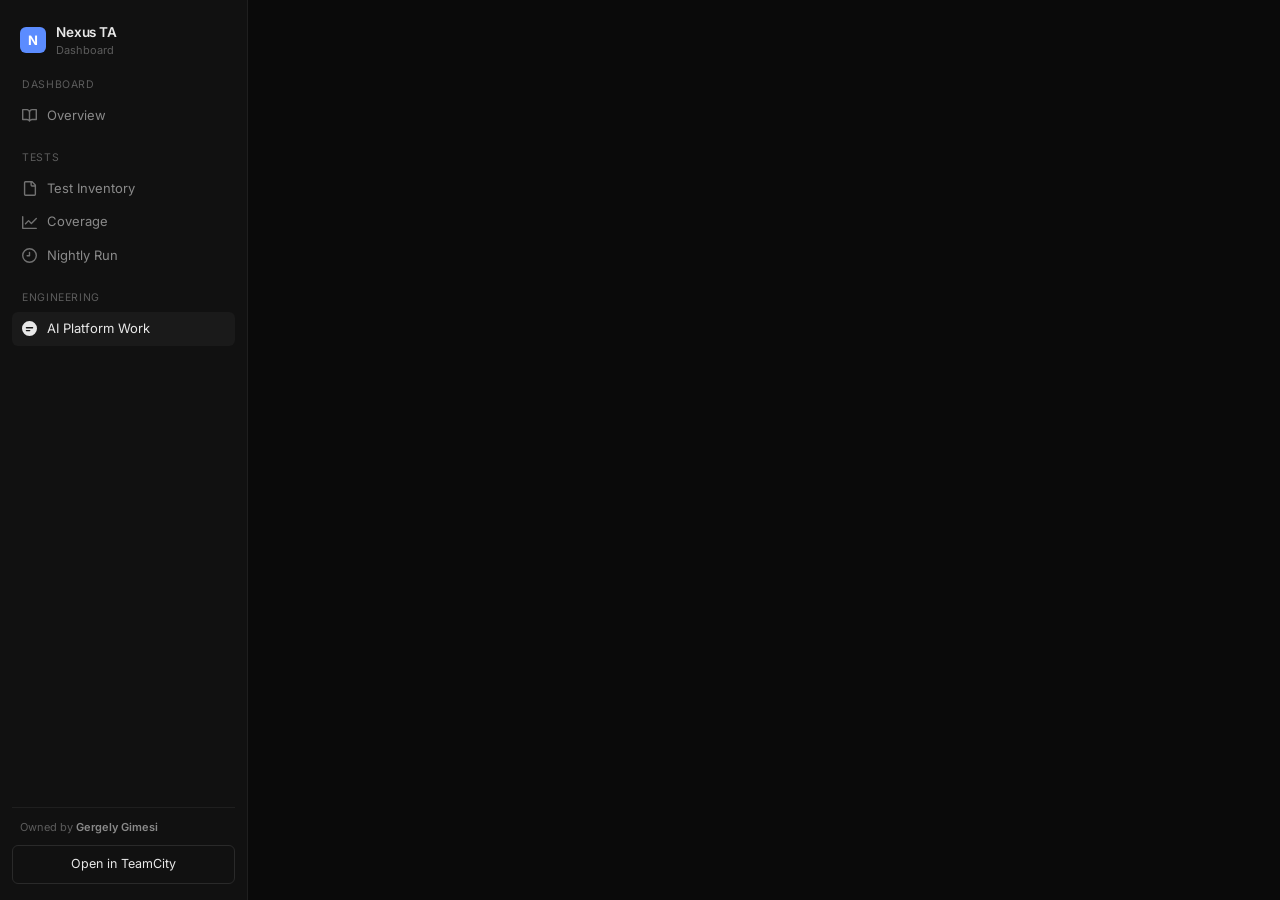
==== ai-platform.html @ 6b3e27c2 "Revert "AI Platform tab: humble copy + dual-role framing + deeper KB (NXS-13444)" This reverts commi" ====
<!DOCTYPE html>
<html lang="en">
<head>
  <meta charset="UTF-8" />
  <meta name="viewport" content="width=device-width, initial-scale=1.0" />
  <title>AI Platform Work · Nexus TA Dashboard</title>
  <meta name="description" content="Portfolio of AI-platform engineering work across the dk-microservices monorepo." />
  <link rel="preconnect" href="https://fonts.googleapis.com" />
  <link rel="preconnect" href="https://fonts.gstatic.com" crossorigin />
  <link href="https://fonts.googleapis.com/css2?family=Inter:wght@400;500;600;700&display=swap" rel="stylesheet" />
  <link rel="stylesheet" href="styles.css?v=100" />
</head>
<body>
  <div class="app">
    <aside class="sidebar">
      <div class="brand">
        <div class="logo">N</div>
        <div>
          <div class="brand-name">Nexus TA</div>
          <div class="brand-sub">Dashboard</div>
        </div>
      </div>
      <nav class="nav">
        <div class="nav-group">
          <div class="nav-group-label">Dashboard</div>
          <a class="nav-item" href="index.html">
            <svg viewBox="0 0 16 16" fill="currentColor"><path d="M0 1.75A.75.75 0 0 1 .75 1h4.253c1.227 0 2.317.59 3 1.501A3.743 3.743 0 0 1 11.006 1h4.245a.75.75 0 0 1 .75.75v10.5a.75.75 0 0 1-.75.75h-4.507a2.25 2.25 0 0 0-1.591.659l-.622.621a.75.75 0 0 1-1.06 0l-.622-.621A2.25 2.25 0 0 0 5.258 13H.75a.75.75 0 0 1-.75-.75Zm7.251 10.324.004-5.073-.002-2.253A2.25 2.25 0 0 0 5.003 2.5H1.5v9h3.757a3.75 3.75 0 0 1 1.994.574ZM8.755 4.75l-.004 7.322a3.752 3.752 0 0 1 1.992-.572H14.5v-9h-3.495a2.25 2.25 0 0 0-2.25 2.25Z"/></svg>
            Overview
          </a>
        </div>
        <div class="nav-group">
          <div class="nav-group-label">Tests</div>
          <a class="nav-item" href="inventory.html">
            <svg viewBox="0 0 16 16" fill="currentColor"><path d="M2 1.75C2 .784 2.784 0 3.75 0h6.586c.464 0 .909.184 1.237.513l2.914 2.914c.329.328.513.773.513 1.237v9.586A1.75 1.75 0 0 1 13.25 16h-9.5A1.75 1.75 0 0 1 2 14.25Zm1.75-.25a.25.25 0 0 0-.25.25v12.5c0 .138.112.25.25.25h9.5a.25.25 0 0 0 .25-.25V6h-2.75A1.75 1.75 0 0 1 9 4.25V1.5Zm6.75.062V4.25c0 .138.112.25.25.25h2.688l-.011-.013-2.914-2.914-.013-.011Z"/></svg>
            Test Inventory
          </a>
          <a class="nav-item" href="coverage.html">
            <svg viewBox="0 0 16 16" fill="currentColor"><path d="M1.5 1.75V13.5h13.75a.75.75 0 0 1 0 1.5H.75a.75.75 0 0 1-.75-.75V1.75a.75.75 0 0 1 1.5 0Zm14.28 2.53-5.25 5.25a.75.75 0 0 1-1.06 0L7 7.06 4.28 9.78a.751.751 0 0 1-1.042-.018.751.751 0 0 1-.018-1.042l3.25-3.25a.75.75 0 0 1 1.06 0L10 7.94l4.72-4.72a.751.751 0 0 1 1.042.018.751.751 0 0 1 .018 1.042Z"/></svg>
            Coverage
          </a>
          <a class="nav-item" href="nightly.html">
            <svg viewBox="0 0 16 16" fill="currentColor"><path d="M8 0a8 8 0 1 1 0 16A8 8 0 0 1 8 0ZM1.5 8a6.5 6.5 0 1 0 13 0 6.5 6.5 0 0 0-13 0Zm7.25-3.25v3.5a.75.75 0 0 1-.75.75h-2.5a.75.75 0 0 1 0-1.5h1.75V4.75a.75.75 0 0 1 1.5 0Z"/></svg>
            Nightly Run
          </a>
        </div>
        <div class="nav-group">
          <div class="nav-group-label">Engineering</div>
          <a class="nav-item active" href="ai-platform.html">
            <svg viewBox="0 0 16 16" fill="currentColor"><path d="M8 0a8 8 0 1 1 0 16A8 8 0 0 1 8 0ZM4.75 6.5a.75.75 0 0 0 0 1.5h6.5a.75.75 0 0 0 0-1.5Zm0 3a.75.75 0 0 0 0 1.5h3.5a.75.75 0 0 0 0-1.5Z"/></svg>
            AI Platform Work
          </a>
        </div>
      </nav>
      <div class="sidebar-bottom">
        <div class="sidebar-owner">Owned by <strong>Gergely Gimesi</strong></div>
        <a class="invite" href="https://teamcity.dynata.com/buildConfiguration/Dk_Microservices_UnifiedApi_NexusApiRegressionGeriTestsJ16_CompileUnitTestAndGeneratePactsAndSt?mode=builds" target="_blank" rel="noopener">
          Open in TeamCity
        </a>
      </div>
    </aside>

    <div class="nav-backdrop" id="nav-backdrop"></div>

    <main class="main page-overview">
      <div class="ov-shell">
        <button class="hamburger ov-hamburger" id="nav-toggle" aria-label="Open menu">
          <svg viewBox="0 0 16 16" fill="currentColor" aria-hidden="true"><path d="M1 3.75A.75.75 0 0 1 1.75 3h12.5a.75.75 0 0 1 0 1.5H1.75A.75.75 0 0 1 1 3.75Zm0 4A.75.75 0 0 1 1.75 7h12.5a.75.75 0 0 1 0 1.5H1.75A.75.75 0 0 1 1 7.75Zm0 4A.75.75 0 0 1 1.75 11h12.5a.75.75 0 0 1 0 1.5H1.75a.75.75 0 0 1-.75-.75Z"/></svg>
        </button>

        <header class="aip-head">
          <h1 class="aip-title">AI Platform Work</h1>
          <p class="aip-sub">What I've built to make this repo work AI-first · <span id="aip-meta">Loading…</span></p>
        </header>

        <div id="aip-body">
          <div class="ov-empty">Loading…</div>
        </div>

        <p class="provenance" id="provenance"></p>
      </div>
    </main>
  </div>

  <script src="sidebar.js?v=82"></script>
  <script src="ai-platform.js?v=1"></script>
</body>
</html>
---- styles.css ----
:root {
  --bg: #0a0a0a;
  --panel: #111111;
  --panel-2: #161616;
  --panel-hover: #1a1a1a;
  --sidebar-bg: var(--panel);
  --border: #1f1f1f;
  --border-strong: #2a2a2a;
  --fg: #e8e8e8;
  --fg-muted: #8a8a8a;
  --fg-subtle: #5c5c5c;
  --accent: #5b8cff;
  --accent-soft: rgba(91, 140, 255, 0.12);
  --green: #4ec38a;
  --yellow: #d6a34a;
  --red: #e06c75;
  --purple: #a883ff;
  --radius: 8px;
  --radius-sm: 6px;
  --sidebar-w: 248px;
  --font: "Inter", -apple-system, BlinkMacSystemFont, "Segoe UI", Roboto, Helvetica, Arial, sans-serif;
  --mono: ui-monospace, SFMono-Regular, "SF Mono", Menlo, Consolas, monospace;
}

* { box-sizing: border-box; }

html, body { height: 100%; }

body {
  margin: 0;
  font-family: var(--font);
  background: var(--bg);
  color: var(--fg);
  font-size: 14px;
  line-height: 1.5;
  -webkit-font-smoothing: antialiased;
}

a { color: inherit; text-decoration: none; }

/* Layout */
.app { display: flex; min-height: 100vh; }

/* Sidebar */
.sidebar {
  width: var(--sidebar-w);
  flex: 0 0 var(--sidebar-w);
  border-right: 1px solid var(--border);
  background: var(--sidebar-bg);
  position: sticky;
  top: 0;
  height: 100vh;
  display: flex;
  flex-direction: column;
  padding: 16px 12px;
}
/* Mobile nav */
.hamburger {
  display: none;
  align-items: center; justify-content: center;
  width: 34px; height: 34px;
  border: 1px solid var(--border);
  background: var(--panel);
  color: var(--fg);
  border-radius: var(--radius-sm);
  cursor: pointer;
  flex: 0 0 auto;
}
.hamburger:hover { background: var(--panel-2); }
.hamburger svg { width: 17px; height: 17px; }
.nav-backdrop { display: none; }
.brand {
  display: flex;
  align-items: center;
  gap: 10px;
  padding: 6px 8px 14px;
}
.brand .logo {
  width: 26px; height: 26px;
  border-radius: var(--radius-sm);
  background: var(--accent);
  display: grid; place-items: center;
  color: #fff; font-weight: 700; font-size: 13px;
  flex: 0 0 auto;
}
.brand .brand-name { font-weight: 600; font-size: 13.5px; letter-spacing: -0.01em; }
.brand .brand-sub { color: var(--fg-subtle); font-size: 11px; }

.nav {
  flex: 1;
  min-height: 0;
  overflow-y: auto;
  /* Avoid a flash of scrollbar on first paint / font reflow */
  scrollbar-width: thin;
  scrollbar-color: transparent transparent;
}
.nav:hover,
.nav:focus-within {
  scrollbar-color: #3a3a40 transparent;
}
.nav::-webkit-scrollbar {
  width: 0;
  height: 0;
}
.nav:hover::-webkit-scrollbar,
.nav:focus-within::-webkit-scrollbar {
  width: 8px;
}
.nav::-webkit-scrollbar-thumb {
  background: #3a3a40;
  border-radius: 999px;
}
.nav-group { margin-bottom: 14px; }
.nav-group-label {
  color: var(--fg-subtle);
  font-size: 10.5px;
  text-transform: uppercase;
  letter-spacing: 0.06em;
  padding: 4px 10px;
  margin-bottom: 2px;
}
.nav-item {
  display: flex;
  align-items: center;
  gap: 10px;
  padding: 7px 10px;
  border-radius: var(--radius-sm);
  color: var(--fg-muted);
  font-size: 13px;
  transition: background .12s ease, color .12s ease;
}
.nav-item svg { width: 15px; height: 15px; opacity: .8; flex: 0 0 auto; }
.nav-item:hover { background: var(--panel-2); color: var(--fg); }
.nav-item.active { background: var(--panel-hover); color: var(--fg); }
.nav-item.active svg { opacity: 1; }
.nav-item .soon {
  margin-left: auto;
  font-size: 9.5px;
  color: var(--fg-subtle);
  border: 1px solid var(--border);
  border-radius: 999px;
  padding: 0 6px;
  text-transform: uppercase;
  letter-spacing: .04em;
}

.sidebar-bottom { border-top: 1px solid var(--border); padding-top: 12px; margin-top: auto; }
.sidebar-owner {
  margin: 0 0 10px;
  padding: 0 8px;
  font-size: 11px;
  color: var(--fg-subtle);
  line-height: 1.35;
}
.sidebar-owner strong {
  color: var(--fg-muted);
  font-weight: 600;
}
.invite {
  display: flex; align-items: center; justify-content: center; gap: 8px;
  width: 100%;
  border: 1px solid var(--border-strong);
  background: transparent;
  color: var(--fg);
  border-radius: var(--radius-sm);
  padding: 9px 10px;
  font-size: 12.5px;
  font-family: inherit;
  text-decoration: none;
  cursor: pointer;
}
.invite:hover { background: var(--panel-2); color: var(--fg); }

/* Main */
.main {
  flex: 1;
  min-width: 0;
  display: flex;
  flex-direction: column;
  background: var(--bg);
}
.topbar {
  display: flex;
  align-items: center;
  justify-content: space-between;
  gap: 16px;
  padding: 24px 32px 8px;
}
.topbar-left { display: flex; align-items: center; gap: 12px; min-width: 0; }
.page-title { font-size: 20px; font-weight: 600; margin: 0; letter-spacing: -0.01em; }
.page-sub { color: var(--fg-muted); font-size: 13px; margin: 4px 0 0; }
.content { padding: 16px 32px 48px; }
.content-wide { max-width: none; }

/* Pills */
.pill {
  display: inline-flex; align-items: center; gap: 6px;
  font-size: 12px;
  border: 1px solid var(--border);
  border-radius: 999px;
  padding: 4px 10px;
  color: var(--fg-muted);
  background: var(--panel);
}

/* Cards */
.card {
  background: var(--panel);
  border: 1px solid var(--border);
  border-radius: var(--radius);
  padding: 20px;
}
.card + .card { margin-top: 16px; }
.card-title { font-size: 14px; font-weight: 600; margin: 0 0 4px; }
.card-sub { color: var(--fg-muted); font-size: 12.5px; margin: 0 0 16px; }
.grid { display: grid; gap: 16px; }
.grid-2 { grid-template-columns: 1fr 1fr; }

/* KPI cards — equal columns, equal height */
.kpi-strip {
  display: grid;
  grid-template-columns: repeat(3, minmax(0, 1fr));
  gap: 12px;
  margin-bottom: 16px;
}
.kpi-strip-4 { grid-template-columns: repeat(4, minmax(0, 1fr)); }
.kpi-strip-6 { grid-template-columns: repeat(6, minmax(0, 1fr)); }
.kpi-good .kpi-num { color: var(--green); }
.kpi-mid .kpi-num { color: var(--yellow); }
.kpi-low .kpi-num { color: #e07a7a; }
.kpi-num.kpi-ok { color: var(--green); }
.kpi-num.kpi-bad { color: var(--red); }
.kpi {
  background: var(--panel);
  border: 1px solid var(--border);
  border-radius: var(--radius);
  padding: 16px 18px;
  min-width: 0;
  display: flex;
  flex-direction: column;
}
.kpi .kpi-num {
  font-size: 28px;
  font-weight: 600;
  line-height: 1.05;
  letter-spacing: -0.02em;
  color: var(--fg);
}
.kpi .kpi-label {
  color: var(--fg-muted);
  font-size: 11px;
  text-transform: uppercase;
  letter-spacing: 0.05em;
  margin-top: 6px;
}
.kpi .kpi-sub {
  color: var(--fg-subtle);
  font-size: 11px;
  margin-top: 4px;
  min-height: 1.2em;
  white-space: nowrap;
  overflow: hidden;
  text-overflow: ellipsis;
}

/* Inventory toolbar: search, filters, actions — ordered grid */
.inventory-toolbar {
  margin-bottom: 14px;
}
.controls {
  display: grid;
  grid-template-columns: minmax(0, 1fr) auto;
  grid-template-areas:
    "search search"
    "filters filters"
    "actions actions";
  gap: 8px;
  align-items: center;
}
.control-filters {
  grid-area: filters;
  display: grid;
  grid-template-columns: repeat(3, minmax(0, 1fr));
  gap: 8px;
  min-width: 0;
  width: 100%;
  overflow: visible;
}
.control-actions {
  grid-area: actions;
  display: flex;
  align-items: center;
  flex-wrap: wrap;
  gap: 6px;
  min-width: 0;
  width: 100%;
}
.control-actions .toolbtn {
  flex: 0 0 auto;
  position: relative;
  z-index: 1;
  background-image: none;
}
.controls input[type="search"],
.controls select {
  background: var(--panel);
  color: var(--fg);
  border: 1px solid var(--border);
  border-radius: var(--radius-sm);
  padding: 8px 11px;
  font-size: 13px;
  font-family: inherit;
  outline: none;
  height: 36px;
  box-sizing: border-box;
}
.controls input[type="search"] {
  width: 100%;
  min-width: 0;
  grid-area: search;
}
.controls input[type="search"]:focus,
.controls select:focus { border-color: var(--border-strong); }
.controls input[type="search"]::placeholder { color: var(--fg-subtle); }
.controls select {
  cursor: pointer;
  appearance: none;
  background-image: url("data:image/svg+xml,%3Csvg xmlns='http://www.w3.org/2000/svg' width='10' height='10' viewBox='0 0 16 16' fill='%238a8a90'%3E%3Cpath d='M4.22 6.22a.75.75 0 0 1 1.06 0L8 8.94l2.72-2.72a.75.75 0 1 1 1.06 1.06l-3.25 3.25a.75.75 0 0 1-1.06 0L4.22 7.28a.75.75 0 0 1 0-1.06Z'/%3E%3C/svg%3E");
  background-repeat: no-repeat;
  background-position: right 9px center;
  padding-right: 28px;
  width: 100%;
  min-width: 0;
  max-width: none;
}
.multi-select {
  position: relative;
  min-width: 0;
  width: 100%;
  z-index: 20;
}
.multi-select.open { z-index: 40; }
.multi-select-trigger {
  display: flex;
  align-items: center;
  width: 100%;
  height: 36px;
  padding: 8px 28px 8px 11px;
  box-sizing: border-box;
  background: var(--panel);
  color: var(--fg);
  border: 1px solid var(--border);
  border-radius: var(--radius-sm);
  font-size: 13px;
  font-family: inherit;
  text-align: left;
  cursor: pointer;
  background-image: url("data:image/svg+xml,%3Csvg xmlns='http://www.w3.org/2000/svg' width='10' height='10' viewBox='0 0 16 16' fill='%238a8a90'%3E%3Cpath d='M4.22 6.22a.75.75 0 0 1 1.06 0L8 8.94l2.72-2.72a.75.75 0 1 1 1.06 1.06l-3.25 3.25a.75.75 0 0 1-1.06 0L4.22 7.28a.75.75 0 0 1 0-1.06Z'/%3E%3C/svg%3E");
  background-repeat: no-repeat;
  background-position: right 9px center;
}
.multi-select-trigger:hover,
.multi-select.open .multi-select-trigger { border-color: var(--border-strong); }
.multi-select-trigger.has-selection { color: var(--fg); border-color: var(--border-strong); }
.multi-select-label {
  min-width: 0;
  overflow: hidden;
  text-overflow: ellipsis;
  white-space: nowrap;
  color: var(--fg);
}
.multi-select-panel {
  position: absolute;
  left: 0;
  right: 0;
  top: calc(100% + 4px);
  min-width: 240px;
  max-height: 320px;
  display: flex;
  flex-direction: column;
  background: var(--panel);
  border: 1px solid var(--border-strong);
  border-radius: var(--radius-sm);
  box-shadow: 0 10px 28px rgba(0, 0, 0, 0.45);
  overflow: hidden;
}
.multi-select-panel[hidden] { display: none; }
.multi-select-mode {
  display: grid;
  grid-template-columns: 1fr 1fr;
  gap: 4px;
  padding: 8px;
  border-bottom: 1px solid var(--border);
}
.multi-select-mode-btn {
  height: 28px;
  border: 1px solid var(--border);
  border-radius: 6px;
  background: var(--panel-2);
  color: var(--fg-muted);
  font-size: 11.5px;
  font-family: inherit;
  cursor: pointer;
}
.multi-select-mode-btn:hover { color: var(--fg); border-color: var(--border-strong); }
.multi-select-mode-btn.active {
  color: var(--fg);
  border-color: var(--border-strong);
  background: var(--panel-hover);
}
.multi-select-options {
  overflow: auto;
  padding: 6px;
  display: flex;
  flex-direction: column;
  gap: 2px;
  scrollbar-width: thin;
  scrollbar-color: #3a3a40 transparent;
}
.multi-select-options::-webkit-scrollbar {
  width: 8px;
}
.multi-select-options::-webkit-scrollbar-track {
  background: transparent;
}
.multi-select-options::-webkit-scrollbar-thumb {
  background: #3a3a40;
  border-radius: 999px;
  border: 2px solid transparent;
  background-clip: padding-box;
}
.multi-select-options::-webkit-scrollbar-thumb:hover {
  background: #4a4a52;
  background-clip: padding-box;
  border: 2px solid transparent;
}
.multi-select-option {
  display: flex;
  align-items: center;
  gap: 8px;
  padding: 6px 8px;
  border-radius: 6px;
  font-size: 12px;
  font-family: var(--mono);
  color: var(--fg-muted);
  cursor: pointer;
}
.multi-select-option:hover { background: var(--panel-2); color: var(--fg); }
.multi-select-option input {
  flex: 0 0 auto;
  accent-color: var(--accent);
}
.multi-select-option span {
  min-width: 0;
  overflow: hidden;
  text-overflow: ellipsis;
  white-space: nowrap;
}
.multi-select-clear {
  border: 0;
  border-top: 1px solid var(--border);
  background: transparent;
  color: var(--fg-muted);
  font-size: 12px;
  font-family: inherit;
  padding: 8px 10px;
  cursor: pointer;
  text-align: left;
}
.multi-select-clear:hover { color: var(--fg); background: var(--panel-2); }
.controls .result-count {
  margin-left: auto;
  color: var(--fg-subtle);
  font-size: 12px;
  white-space: nowrap;
}
.toolbtn {
  background: var(--panel);
  border: 1px solid var(--border);
  color: var(--fg-muted);
  border-radius: var(--radius-sm);
  padding: 0 10px;
  height: 36px;
  font-size: 12px;
  font-family: inherit;
  cursor: pointer;
  white-space: nowrap;
}
.toolbtn:hover {
  background: var(--panel-2);
  color: var(--fg);
  border-color: var(--border-strong);
}
.toolbtn.is-copied {
  color: #9be0b8;
  border-color: rgba(78, 195, 138, 0.65);
  background: rgba(78, 195, 138, 0.14);
}
.toolbtn.is-copied:hover {
  color: #9be0b8;
  border-color: rgba(78, 195, 138, 0.75);
  background: rgba(78, 195, 138, 0.18);
}
.toolbtn.is-copy-failed {
  color: #f0a0a6;
  border-color: rgba(224, 108, 117, 0.65);
  background: rgba(224, 108, 117, 0.14);
}
.toolbtn.is-copy-failed:hover {
  color: #f0a0a6;
  border-color: rgba(224, 108, 117, 0.75);
  background: rgba(224, 108, 117, 0.18);
}

/* Accordion (Area -> Spec -> case) — flat list chrome, not nested cards */
.groups {
  border: 1px solid var(--border);
  border-radius: var(--radius);
  overflow: visible;
  background: var(--panel);
}
.area-group + .area-group { border-top: 1px solid var(--border); }

.group-header {
  display: flex;
  align-items: center;
  gap: 10px;
  width: 100%;
  text-align: left;
  background: transparent;
  border: 0;
  color: var(--fg);
  font-family: inherit;
  cursor: pointer;
}
.group-header:hover { background: var(--panel-2); }
.chevron {
  flex: 0 0 auto;
  width: 12px;
  color: var(--fg-subtle);
  transition: transform .15s ease;
  font-size: 10px;
  line-height: 1;
}
.area-group.open > .area-header .chevron,
.spec-group.open > .spec-header .chevron { transform: rotate(90deg); }
.group-name {
  min-width: 0; flex: 1 1 auto;
  white-space: nowrap; overflow: hidden; text-overflow: ellipsis;
}
.group-meta {
  flex: 0 0 auto;
  margin-left: auto;
  color: var(--fg-subtle);
  font-size: 12px;
  font-weight: 400;
  white-space: nowrap;
  line-height: 1.2;
}
.meta-primary { color: var(--fg-muted); font-weight: 400; }

.area-header {
  padding: 9px 14px;
  font-weight: 600;
  font-size: 13px;
  background: #1a1a1a;
  min-height: 36px;
}
.area-header:hover { background: #1f1f1f; }
.area-group.open > .area-header {
  background: #1f1f1f;
  border-bottom: 1px solid var(--border);
}
.area-body {
  display: none;
  position: relative;
  background: #121212;
  padding: 0 0 2px 0;
  margin: 0 0 0 18px;
  border-left: 1px solid #2e2e2e;
}
.area-group.open > .area-body { display: block; }

.spec-group {
  border: 0;
  border-radius: 0;
  background: transparent;
  overflow: visible;
  position: relative;
}
.spec-group + .spec-group { border-top: 1px solid var(--border); }
.spec-header {
  padding: 7px 14px 7px 14px;
  min-height: 32px;
  background: #121212;
}
.spec-header:hover { background: #161616; }
.spec-group.open > .spec-header {
  background: #161616;
}
.spec-header .group-name { font-family: var(--mono); font-size: 12px; color: var(--fg-muted); }
.spec-group.open > .spec-header .group-name { color: var(--fg); }
.spec-body {
  display: none;
  position: relative;
  background: #101010; /* parent of cases — lightest in this branch */
  /* pad | chevron | name | tags | type | pad */
  grid-template-columns: 10px 14px minmax(0, 1fr) max-content max-content 10px;
  column-gap: 8px;
  row-gap: 0;
  padding: 0 0 4px;
  margin: 0 0 0 16px;
  border-top: 1px solid var(--border);
  border-left: 1px solid #252525;
}
.spec-group.open > .spec-body { display: grid; }

/* Case rows share one column track via subgrid */
.case-row {
  display: grid;
  grid-template-columns: 10px 14px minmax(0, 1fr) max-content max-content 10px;
  align-items: center;
  column-gap: 8px;
  height: 32px;
  padding: 0;
  font-size: 12.5px;
  position: relative;
  background: #0a0a0a; /* darker than spec-body */
}
.case-row:hover { background: #0d0d0d; }
.case-row.tag-popover-active,
.case-group.tag-popover-active { z-index: 40; }
.case-chevron {
  grid-column: 2;
  flex: 0 0 auto;
  width: 12px;
  color: var(--fg-subtle);
  transition: transform .15s ease;
  font-size: 10px;
}
.case-chevron-placeholder {
  grid-column: 2;
  visibility: hidden;
  pointer-events: none;
}
.case-title {
  grid-column: 3;
  min-width: 0;
  display: flex;
  align-items: center;
  gap: 8px;
}
.run-dot {
  width: 6px;
  height: 6px;
  border-radius: 50%;
  flex: 0 0 6px;
  opacity: 0.85;
}
.run-dot-slot {
  visibility: hidden;
  opacity: 0;
}
.run-dot-passed { background: var(--green); }
.run-dot-failed {
  width: 8px;
  height: 8px;
  flex-basis: 8px;
  background: var(--red);
  opacity: 1;
  box-shadow: 0 0 0 2px rgba(224, 108, 117, 0.28);
}
.run-dot-muted { background: var(--yellow); opacity: 0.7; }
.run-dot-ignored { background: var(--fg-subtle); opacity: 0.75; }
.run-dot-unknown {
  background: transparent;
  box-shadow: inset 0 0 0 1px var(--fg-subtle);
  opacity: 0.45;
}
.case-row.is-run-failed,
.case-group.is-run-failed > .case-header {
  background: rgba(224, 108, 117, 0.08);
  box-shadow: inset 3px 0 0 var(--red);
}
.case-row.is-run-failed:hover,
.case-group.is-run-failed > .case-header:hover {
  background: rgba(224, 108, 117, 0.14);
}
.case-row.is-run-failed .case-name,
.case-group.is-run-failed .case-name {
  color: #f0b0b5;
  font-weight: 500;
}
.case-row.is-run-muted,
.case-group.is-run-muted > .case-header {
  box-shadow: inset 3px 0 0 rgba(214, 163, 74, 0.55);
}
.run-status-bar,
.run-legend {
  display: flex;
  align-items: center;
  flex-wrap: wrap;
  gap: 6px 8px;
  margin-top: 8px;
  padding: 8px 10px;
  border: 1px solid var(--border);
  border-radius: var(--radius-sm);
  background: var(--panel);
  font-size: 11px;
  color: var(--fg-subtle);
}
.run-status-bar[hidden],
.run-legend[hidden] { display: none; }
.run-legend-label {
  color: var(--fg-muted);
  margin-right: 4px;
  white-space: nowrap;
}
.run-legend-item,
.run-legend-btn {
  display: inline-flex;
  align-items: center;
  gap: 5px;
  height: 28px;
  padding: 0 9px;
  border-radius: 999px;
  border: 1px solid var(--border);
  background: var(--panel-2);
  color: var(--fg-muted);
  font-size: 11px;
  font-family: inherit;
  font-weight: 500;
  cursor: pointer;
  white-space: nowrap;
  transition: background .12s ease, border-color .12s ease, color .12s ease, box-shadow .12s ease;
}
.run-legend-btn:hover {
  color: var(--fg);
  border-color: var(--border-strong);
  background: var(--panel-hover);
}
.run-legend-btn.active {
  font-weight: 600;
  color: var(--fg);
  box-shadow: 0 0 0 1px rgba(255, 255, 255, 0.08);
}
.run-legend-btn.active[data-run-status="passed"] {
  color: #9be0b8;
  background: rgba(78, 195, 138, 0.2);
  border-color: rgba(78, 195, 138, 0.75);
}
.run-legend-btn.active[data-run-status="failed"] {
  color: #f0a0a6;
  background: rgba(224, 108, 117, 0.2);
  border-color: rgba(224, 108, 117, 0.75);
}
.run-legend-btn.active[data-run-status="muted"] {
  color: #e6c47a;
  background: rgba(214, 163, 74, 0.2);
  border-color: rgba(214, 163, 74, 0.75);
}
.run-legend-btn.active[data-run-status="ignored"] {
  color: var(--fg);
  background: rgba(138, 138, 144, 0.22);
  border-color: rgba(160, 160, 168, 0.65);
}
.run-legend-btn.active[data-run-status="unknown"] {
  color: var(--fg);
  background: rgba(232, 232, 232, 0.1);
  border-color: rgba(200, 200, 208, 0.45);
}
.case-name {
  min-width: 0;
  color: var(--fg);
  white-space: nowrap;
  overflow: hidden;
  text-overflow: ellipsis;
}
.case-end {
  display: contents;
}
.case-tags {
  grid-column: 4;
  position: relative;
  display: flex;
  align-items: center;
  justify-content: flex-start;
  justify-self: start;
  gap: 5px;
  min-width: 0;
  max-width: 100%;
}
.case-type {
  grid-column: 5;
  display: flex;
  align-items: center;
  justify-content: flex-end;
  justify-self: end;
}
.case-type .type-badge {
  max-width: none;
  white-space: nowrap;
}
.case-ignored {
  display: inline-flex;
  align-items: center;
  height: 18px;
  font-size: 10px;
  text-transform: uppercase;
  letter-spacing: 0.04em;
  color: var(--yellow);
  border: 1px solid rgba(214, 163, 74, 0.4);
  border-radius: 999px;
  padding: 0 7px;
  white-space: nowrap;
  flex: 0 0 auto;
}
.case-row.is-ignored .case-name,
.case-group.is-ignored .case-name {
  color: var(--fg-muted);
  text-decoration: line-through;
  text-decoration-color: rgba(214, 163, 74, 0.45);
}
.case-row.is-ignored,
.case-group.is-ignored > .case-header {
  opacity: 0.85;
}
.case-tags > .tag-label {
  flex: 0 1 auto;
  min-width: 0;
  max-width: 16rem;
  overflow: hidden;
}
.case-tags > .tag-label .tag-text {
  overflow: hidden;
  text-overflow: ellipsis;
  white-space: nowrap;
}
.case-tags > .tag-more {
  flex: 0 0 auto;
}
.tag-more {
  display: inline-flex;
  align-items: center;
  height: 18px;
  padding: 0 7px;
  border-radius: 999px;
  border: 1px solid var(--border-strong);
  color: var(--fg-muted);
  font-size: 10.5px;
  font-family: var(--mono);
  background: var(--panel-2);
  cursor: pointer;
}
.tag-more:hover { color: var(--fg); border-color: var(--accent); }
.tag-more[aria-expanded="true"] {
  color: var(--accent);
  border-color: rgba(91, 140, 255, 0.45);
  background: var(--accent-soft);
}
.tag-popover {
  display: none;
  position: absolute;
  left: 0;
  top: calc(100% + 6px);
  z-index: 50;
  min-width: 180px;
  max-width: min(360px, 70vw);
  padding: 8px;
  border-radius: var(--radius-sm);
  border: 1px solid var(--border-strong);
  background: var(--panel);
  box-shadow: 0 8px 24px rgba(0, 0, 0, 0.45);
  flex-wrap: wrap;
  gap: 5px;
  justify-content: flex-start;
}
.case-tags.popover-open .tag-popover { display: flex; }
.tag-popover .tag-label {
  flex: 0 0 auto;
  max-width: none;
  overflow: visible;
}
.cell-mono { font-family: var(--mono); font-size: 12px; color: var(--fg-muted); }

.tag-label {
  display: inline-flex;
  align-items: center;
  gap: 4px;
  font-size: 10.5px;
  font-family: var(--mono);
  border: 1px solid var(--border);
  border-radius: 999px;
  padding: 1px 7px;
  margin: 0;
  color: var(--fg-muted);
  white-space: nowrap;
  max-width: 100%;
  cursor: pointer;
  transition: color .12s ease, border-color .12s ease, background-color .12s ease;
}
.tag-label:hover, .tag-label:focus-visible {
  color: var(--fg);
  border-color: var(--accent);
  background: var(--accent-soft);
}
.tag-label:focus-visible { outline: 1px solid var(--accent); outline-offset: 1px; }
.tag-label .tag-text {
  min-width: 0;
  overflow: hidden;
  text-overflow: ellipsis;
  white-space: nowrap;
}
.tag-label .tag-copy-icon {
  flex: 0 0 auto;
  opacity: 0;
  transition: opacity .12s ease;
}
.tag-label:hover .tag-copy-icon,
.tag-label:focus-visible .tag-copy-icon { opacity: .8; }
.tag-label .tag-copy-check {
  display: none;
  flex: 0 0 auto;
  color: var(--green);
}
.tag-label.copied {
  color: var(--green);
  border-color: rgba(78, 195, 138, .5);
  background: rgba(78, 195, 138, .12);
}
.tag-label.copied .tag-copy-icon { display: none; }
.tag-label.copied .tag-copy-check { display: inline-flex; opacity: 1; }
.type-badge {
  display: inline-block;
  font-size: 11px;
  border-radius: 999px;
  padding: 1px 9px;
  color: var(--fg-muted);
  border: 1px solid var(--border-strong);
  white-space: nowrap;
  background: transparent;
}
.type-Validation {
  color: var(--red);
  border-color: rgba(224, 108, 117, 0.45);
}
.type-CRUD {
  color: var(--accent);
  border-color: rgba(91, 140, 255, 0.4);
}
.type-Query {
  color: #6aaf9a;
  border-color: rgba(106, 175, 154, 0.45);
}
.type-E2E, .type-Workflow {
  color: var(--purple);
  border-color: rgba(168, 131, 255, 0.4);
}
.type-API\.regression {
  color: var(--green);
  border-color: rgba(78, 195, 138, 0.4);
}

/* Spec body owns the shared tracks; rows/groups subgrid into them */
.spec-body > .case-row,
.spec-body > .case-group {
  grid-column: 1 / -1;
  display: grid;
  grid-template-columns: subgrid;
  min-width: 0;
}
.spec-body > .case-row {
  margin: 0;
  border-bottom: 1px solid var(--border);
  border-radius: 0;
}
.spec-body > .case-row:last-child,
.spec-body > .case-group:last-child { border-bottom: 0; }
.case-group {
  margin: 0;
  border: 0;
  border-bottom: 1px solid var(--border);
  border-radius: 0;
  background: #0a0a0a; /* same as case rows — darker than spec-body */
  overflow: visible;
  position: relative;
}
.case-group.open {
  background: #0a0a0a;
  border-bottom-color: #2a2a2a;
  box-shadow: inset 2px 0 0 0 #3a3a3a;
}
.case-group .case-header {
  grid-column: 1 / -1;
  width: auto;
  border: 0;
  background: #0a0a0a;
  color: inherit;
  font-family: inherit;
  text-align: left;
  cursor: pointer;
  padding: 0;
  margin: 0;
  border-bottom: 0;
  display: grid;
  grid-template-columns: subgrid;
  align-items: center;
  border-radius: 0;
  height: 32px;
}
.case-group .case-header:hover { background: #0d0d0d; }
.case-group .case-steps {
  grid-column: 1 / -1;
}
.case-group.open > .case-header {
  background: #0a0a0a;
  border-bottom: 1px solid #1c1c1c;
}
.case-group.open > .case-steps {
  display: block;
  border-radius: 0;
}
.case-group .case-header:focus-visible {
  outline: 1px solid var(--accent);
  outline-offset: -1px;
}
.case-group.open > .case-header .case-chevron { transform: rotate(90deg); }
.case-steps {
  display: none;
  padding: 6px 16px 10px 42px;
  background: #050505; /* darkest — steps sit below the case title */
  border-left: 2px solid rgba(91, 140, 255, 0.16);
}
.step-list {
  list-style: none;
  margin: 0;
  padding: 0;
}
.step {
  font-size: 12.5px;
  color: var(--fg-muted);
  padding: 4px 0;
  line-height: 1.45;
}
.step-phase {
  display: inline-block;
  min-width: 42px;
  font-size: 10px;
  font-weight: 600;
  text-transform: uppercase;
  letter-spacing: 0.04em;
  color: var(--fg-subtle);
}
.step-given .step-phase { color: var(--green); }
.step-when .step-phase { color: var(--accent); }
.step-then .step-phase { color: var(--purple); }
.step-and .step-phase { color: var(--fg-subtle); }
.param-note {
  margin: 8px 0 0;
  font-size: 11px;
  color: var(--fg-subtle);
  font-style: italic;
}
.ignored-note { color: var(--yellow); font-style: normal; }

.provenance { color: var(--fg-subtle); font-size: 12px; margin: 14px 2px 0; }
.state-msg { color: var(--fg-muted); padding: 28px; text-align: center; }

/* Coverage page — queue-first */
.cov-summary {
  display: flex;
  align-items: center;
  justify-content: flex-start;
  gap: 28px;
  flex-wrap: wrap;
  margin-bottom: 20px;
  padding: 4px 2px 0;
}
.cov-pies { flex: 0 0 auto; }
.cov-summary-main {
  flex: 1 1 260px;
  max-width: 34rem;
  min-width: 0;
}
.cov-summary-lead {
  margin: 0 0 8px;
  font-size: 15px;
  line-height: 1.45;
  color: var(--fg);
  font-weight: 500;
  letter-spacing: -0.01em;
}
.cov-summary-meta {
  display: flex;
  flex-wrap: wrap;
  align-items: center;
  gap: 6px 4px;
  font-size: 12.5px;
  color: var(--fg-muted);
}
.cov-summary-meta strong {
  color: var(--fg);
  font-weight: 600;
}
.cov-summary-meta code {
  font-family: var(--mono);
  font-size: 11.5px;
  color: var(--fg);
}
.cov-dot { color: var(--fg-subtle); padding: 0 4px; }

.cov-pie {
  display: flex;
  flex-direction: column;
  align-items: center;
  gap: 10px;
}
.cov-pie-chart {
  position: relative;
  width: 180px;
  height: 180px;
}
.cov-pie-svg {
  width: 180px;
  height: 180px;
  display: block;
}
.cov-pie-hole { fill: var(--bg); }
.cov-slice {
  cursor: pointer;
  transition: opacity .12s ease, filter .12s ease;
}
.cov-pie-chart:hover .cov-slice { opacity: 0.45; }
.cov-pie-chart:hover .cov-slice.is-hot {
  opacity: 1;
  filter: brightness(1.15);
}
.cov-pie-center {
  position: absolute;
  inset: 0;
  display: flex;
  flex-direction: column;
  align-items: center;
  justify-content: center;
  pointer-events: none;
  text-align: center;
}
.cov-pie-center-num {
  font-size: 26px;
  font-weight: 600;
  letter-spacing: -0.03em;
  color: var(--fg);
  line-height: 1.05;
}
.cov-pie-center-label {
  font-size: 10px;
  text-transform: uppercase;
  letter-spacing: 0.05em;
  color: var(--fg-subtle);
  margin-top: 3px;
}
.cov-pie-keys {
  display: flex;
  flex-wrap: wrap;
  justify-content: center;
  gap: 8px 12px;
}
.cov-pie-key {
  display: inline-flex;
  align-items: center;
  gap: 5px;
  font-size: 11px;
  color: var(--fg-muted);
  font-variant-numeric: tabular-nums;
}
.cov-pie-swatch {
  width: 7px;
  height: 7px;
  border-radius: 2px;
  flex: 0 0 auto;
}
.cov-pie-tip {
  position: absolute;
  z-index: 5;
  min-width: 150px;
  max-width: 220px;
  padding: 9px 11px;
  border-radius: var(--radius-sm);
  border: 1px solid var(--border-strong);
  background: var(--panel-2);
  box-shadow: 0 8px 24px rgba(0, 0, 0, 0.45);
  pointer-events: none;
}
.cov-pie-tip-label {
  font-size: 12px;
  font-weight: 600;
  color: var(--fg);
  margin-bottom: 2px;
}
.cov-pie-tip-val {
  font-size: 13px;
  color: var(--fg);
  font-weight: 500;
}
.cov-pie-pct {
  color: var(--fg-subtle);
  font-weight: 500;
  font-size: 11px;
}
.cov-pie-tip-note {
  margin-top: 4px;
  font-size: 11px;
  color: var(--fg-muted);
  line-height: 1.35;
}
.cov-pie-empty {
  font-size: 12px;
  color: var(--fg-subtle);
  padding: 12px 0;
}

.cov-tabs {
  display: flex;
  gap: 4px;
  margin-bottom: 14px;
  border-bottom: 1px solid var(--border);
  padding-bottom: 0;
}
.cov-tab {
  appearance: none;
  background: transparent;
  border: 0;
  border-bottom: 2px solid transparent;
  margin-bottom: -1px;
  padding: 8px 12px;
  font: inherit;
  font-size: 13px;
  color: var(--fg-muted);
  cursor: pointer;
  border-radius: var(--radius-sm) var(--radius-sm) 0 0;
}
.cov-tab:hover { color: var(--fg); background: var(--panel); }
.cov-tab.active {
  color: var(--fg);
  border-bottom-color: var(--fg-muted);
}
.cov-panel { min-height: 120px; }
.cov-toolbar { margin-bottom: 12px; }
.cov-toolbar .control-filters {
  grid-template-columns: repeat(2, minmax(0, 1fr));
}
.cov-hint {
  margin: 10px 2px 0;
  font-size: 11.5px;
  color: var(--fg-subtle);
  line-height: 1.45;
}

.cov-queue-wrap {
  border: 1px solid var(--border);
  border-radius: var(--radius);
  overflow: hidden;
  background: var(--panel);
}
.cov-queue {
  width: 100%;
  table-layout: fixed;
  border-collapse: collapse;
  font-size: 13px;
  background: var(--panel);
}
.cov-queue th {
  text-align: left;
  font-size: 10.5px;
  text-transform: uppercase;
  letter-spacing: 0.05em;
  color: var(--fg-subtle);
  font-weight: 500;
  padding: 10px 12px;
  border-bottom: 1px solid var(--border);
  background: var(--panel);
}
.cov-queue td {
  padding: 0 12px;
  height: 40px;
  border-bottom: 1px solid var(--border);
  vertical-align: middle;
  white-space: nowrap;
  overflow: hidden;
  background: var(--panel);
}
.cov-queue tr:last-child td { border-bottom: 0; }
.cov-queue tbody tr:hover td { background: var(--panel-2); }
.cov-col-risk { width: 4.5rem; }
.cov-col-method { width: 4.25rem; }
.cov-col-path { width: auto; }
.cov-col-why { width: 6.5rem; }
.cov-col-cat { width: 8.5rem; }
.cov-cat-cell {
  display: block;
  color: var(--fg-muted);
  font-size: 12px;
  overflow: hidden;
  text-overflow: ellipsis;
  white-space: nowrap;
}

.cov-risk {
  display: inline-block;
  font-size: 10px;
  text-transform: uppercase;
  letter-spacing: 0.04em;
  padding: 1px 7px;
  border-radius: 999px;
  border: 1px solid var(--border);
  color: var(--fg-muted);
}
.cov-risk-high {
  color: #d88989;
  border-color: rgba(216, 137, 137, 0.45);
  background: rgba(216, 137, 137, 0.08);
}
.cov-risk-medium {
  color: var(--yellow);
  border-color: rgba(214, 163, 74, 0.4);
  background: rgba(214, 163, 74, 0.07);
}
.cov-risk-low {
  color: var(--fg-subtle);
  border-color: var(--border);
}

.cov-group + .cov-group { border-top: 1px solid var(--border); }
.cov-group.open > .cov-cat-header .chevron { transform: rotate(90deg); }
.cov-cat-header {
  /* Fixed name + meta tracks so coverage bars share one vertical start edge */
  display: grid;
  grid-template-columns: 16px 14rem minmax(0, 1fr) 11.5rem;
  gap: 12px;
  align-items: center;
  width: 100%;
  padding: 12px 14px;
  background: var(--panel);
}
.cov-cat-header .group-name {
  min-width: 0;
}
.cov-cat-header .group-meta {
  margin-left: 0;
  text-align: right;
  font-variant-numeric: tabular-nums;
  justify-self: stretch;
}
.cov-cat-header:hover { background: var(--panel-2); }
.cov-bar {
  height: 6px;
  min-width: 0;
  width: 100%;
  background: var(--panel-2);
  border-radius: 999px;
  overflow: hidden;
  border: 1px solid var(--border);
}
.cov-bar-fill {
  display: block;
  height: 100%;
  background: var(--fg-muted);
  border-radius: inherit;
  opacity: 0.55;
}
.groups.cov-domain-groups {
  border: 1px solid var(--border);
  border-radius: var(--radius);
  overflow: hidden;
  background: var(--panel);
}
.cov-group {
  background: var(--panel);
}
.cov-ep-list {
  padding: 0;
  border-top: 1px solid var(--border);
  background: var(--panel);
}
.cov-domain-table {
  border: 0;
  border-radius: 0;
  background: var(--panel);
}
.cov-domain-table thead th {
  background: var(--panel);
  padding-top: 8px;
  padding-bottom: 8px;
}
.cov-domain-table td {
  background: var(--panel);
}
.cov-domain-table .cov-col-why { width: 7rem; }
.cov-domain-table tbody tr:hover td { background: var(--panel-2); }
.cov-risk-empty {
  color: var(--fg-subtle);
  font-size: 12px;
  padding-left: 6px;
}
.cov-method-badge {
  font-family: var(--mono);
  font-size: 11px;
  font-weight: 600;
  color: var(--fg-muted);
  letter-spacing: 0.02em;
}
.cov-path {
  font-family: var(--mono);
  font-size: 11.5px;
  color: var(--fg);
  display: block;
  overflow: hidden;
  text-overflow: ellipsis;
  white-space: nowrap;
}
.cov-pill {
  font-size: 10px;
  text-transform: uppercase;
  letter-spacing: 0.04em;
  border: 1px solid var(--border);
  border-radius: 999px;
  padding: 1px 8px;
  color: var(--fg-muted);
  white-space: nowrap;
}
.cov-pill-ok { color: var(--green); border-color: rgba(78, 195, 138, 0.35); }
.cov-pill-gap { color: #c98a8a; border-color: rgba(201, 138, 138, 0.4); }
.cov-pill-new { color: var(--yellow); border-color: rgba(214, 163, 74, 0.45); }
.cov-pill-dep { color: var(--fg-subtle); }

.cov-quality-section { margin-bottom: 22px; }
.cov-quality-section h3 {
  margin: 0 0 12px;
  font-size: 13px;
  font-weight: 600;
  color: var(--fg);
}
.cov-quiet { color: var(--fg-subtle); font-weight: 400; font-size: 12px; }
.cov-type-line { margin: 10px 2px 0; line-height: 1.5; }
.cov-quality-grid {
  display: grid;
  grid-template-columns: repeat(3, minmax(0, 1fr));
  gap: 10px;
}
.cov-q-card {
  background: var(--panel);
  border: 1px solid var(--border);
  border-radius: var(--radius);
  padding: 14px 16px;
}
.cov-q-num {
  font-size: 24px;
  font-weight: 600;
  letter-spacing: -0.02em;
  color: var(--fg);
  line-height: 1.1;
}
.cov-q-title {
  margin-top: 6px;
  font-size: 12.5px;
  color: var(--fg);
  font-weight: 500;
}
.cov-q-note {
  margin-top: 4px;
  font-size: 11.5px;
  color: var(--fg-subtle);
  line-height: 1.4;
}

.cov-how {
  margin-top: 18px;
  border: 1px solid var(--border);
  border-radius: var(--radius);
  background: var(--panel);
  padding: 14px 16px;
}
.cov-how-title {
  margin: 0 0 8px;
  font-size: 11px;
  text-transform: uppercase;
  letter-spacing: 0.05em;
  color: var(--fg-subtle);
  font-weight: 500;
}
.cov-how p {
  margin: 0;
  font-size: 12.5px;
  color: var(--fg-muted);
  line-height: 1.55;
}
.cov-how a { color: var(--accent); }
.cov-how a:hover { text-decoration: underline; }

@media (max-width: 1100px) {
  .kpi-strip-6 { grid-template-columns: repeat(3, minmax(0, 1fr)); }
}
@media (max-width: 860px) {
  .kpi-strip-4 { grid-template-columns: repeat(2, minmax(0, 1fr)); }
  .kpi-strip-6 { grid-template-columns: repeat(2, minmax(0, 1fr)); }
  .cov-quality-grid { grid-template-columns: 1fr; }
  .cov-summary { gap: 16px; }
  .cov-cat-header {
    grid-template-columns: 16px minmax(0, 1fr);
    grid-template-rows: auto auto auto;
  }
  .cov-cat-header .cov-bar { grid-column: 2; }
  .cov-cat-header .group-meta {
    grid-column: 2;
    text-align: left;
  }
  .cov-queue .cov-col-cat,
  .cov-queue .cov-col-why,
  .cov-domain-table .cov-col-why { display: none; }
  .cov-col-risk { width: 3.75rem; }
  .cov-col-method { width: 3.5rem; }
}

/* Checklist (overview roadmap) */
.checklist { list-style: none; padding: 0; margin: 0; }
.checklist li {
  display: flex; align-items: flex-start; gap: 10px;
  padding: 10px 0; border-bottom: 1px solid var(--border);
}
.checklist li:last-child { border-bottom: none; }
.checklist .check {
  width: 16px; height: 16px; border-radius: 5px; margin-top: 1px; flex: 0 0 auto;
  border: 1px solid var(--border-strong); display: grid; place-items: center;
  color: var(--green); font-size: 11px;
}
.checklist .check.done { background: var(--accent-soft); border-color: transparent; }
.checklist .item-title { font-weight: 500; }
.checklist .item-desc { color: var(--fg-muted); font-size: 12.5px; }
.chip {
  font-size: 10px; text-transform: uppercase; letter-spacing: .04em;
  color: var(--green); border: 1px solid rgba(78,195,138,.35);
  border-radius: 999px; padding: 0 7px; margin-left: 8px;
}
.chip-soon { color: var(--fg-subtle); border-color: var(--border); }

.link-row { display: inline-flex; align-items: center; gap: 6px; color: var(--accent); font-size: 13px; }
.link-row:hover { text-decoration: underline; }

@media (max-width: 860px) {
  .hamburger { display: inline-flex; }
  .sidebar {
    position: fixed; top: 0; left: 0; height: 100vh; width: 264px;
    transform: translateX(-100%);
    transition: transform .22s ease;
    z-index: 60;
    box-shadow: 0 0 40px rgba(0, 0, 0, .5);
  }
  .app.nav-open .sidebar { transform: translateX(0); }
  .nav-backdrop {
    display: block; position: fixed; inset: 0;
    background: rgba(0, 0, 0, .55);
    opacity: 0; pointer-events: none;
    transition: opacity .22s ease;
    z-index: 55;
  }
  .app.nav-open .nav-backdrop { opacity: 1; pointer-events: auto; }
  .kpi-strip { gap: 10px; }
  .kpi { padding: 14px 14px; }
  .kpi .kpi-num { font-size: 24px; }
  .grid-2 { grid-template-columns: 1fr; }
  .topbar, .content { padding-left: 20px; padding-right: 20px; }
  .spec-header { padding-left: 20px; }
  .case-steps { padding-left: 28px; }
  .controls select { min-width: 0; flex: 1 1 0; max-width: none; }
  .control-filters { width: 100%; }
}
@media (max-width: 680px) {
  .kpi .kpi-num { font-size: 22px; }
  .kpi .kpi-sub {
    font-size: 10px;
    white-space: normal;
  }
  .control-filters {
    display: grid;
    grid-template-columns: 1fr;
    width: 100%;
  }
  .controls select { width: 100%; max-width: none; }
  .control-actions { flex-wrap: wrap; }
  .controls .result-count {
    margin-left: 0;
    flex: 1 1 100%;
  }
  .spec-body,
  .case-row {
    grid-template-columns: 8px 14px minmax(0, 1fr) minmax(0, 10.5rem) 8px;
  }
  .case-type { display: none; }
  .case-tags > .tag-label {
    flex: 1 1 auto;
    min-width: 0;
    max-width: none;
  }
}

/* Comfortable: search, filters, then actions on their own row (avoids overlap) */
@media (min-width: 980px) {
  .controls {
    grid-template-columns: minmax(0, 1fr);
    grid-template-areas:
      "search"
      "filters"
      "actions";
  }
  .control-filters {
    width: 100%;
    min-width: 0;
    grid-template-columns: repeat(3, minmax(0, 1fr));
  }
  .controls select { min-width: 0; }
  .control-actions { width: 100%; }
}

/* Wide: search + filters on one row; actions stay below so they never crush */
@media (min-width: 1320px) {
  .controls {
    grid-template-columns: minmax(18rem, 2fr) minmax(0, 3fr);
    grid-template-areas:
      "search filters"
      "actions actions";
  }
}

/* ── Overview landing (shared app tokens) ───────────────────── */
.page-overview {
  background: var(--bg);
  overflow-x: clip;
}
.ov-shell {
  position: relative;
  width: 100%;
  max-width: 1180px;
  margin: 0 auto;
  padding: 28px 36px 56px;
  box-sizing: border-box;
  opacity: 0;
  /* Opacity-only: translateY was briefly overflowing and flashing a scrollbar */
  transition: opacity .35s ease;
}
.ov-shell.loaded {
  opacity: 1;
}
.ov-hamburger {
  margin-bottom: 16px;
}

.ov-hero {
  position: relative;
  display: grid;
  grid-template-columns: minmax(0, 1.35fr) minmax(260px, 0.9fr);
  gap: 24px;
  align-items: stretch;
  padding: 28px 28px 24px;
  border: 1px solid var(--border);
  border-radius: var(--radius);
  background: var(--panel);
  overflow: hidden;
  margin-bottom: 16px;
}
.ov-hero-copy { position: relative; z-index: 1; }
.ov-kicker {
  margin: 0 0 10px;
  font-size: 11px;
  font-weight: 500;
  letter-spacing: 0.08em;
  text-transform: uppercase;
  color: var(--fg-subtle);
}
.ov-title {
  margin: 0 0 12px;
  font-size: clamp(1.6rem, 2.8vw, 2.2rem);
  font-weight: 600;
  line-height: 1.15;
  letter-spacing: -0.02em;
}
.ov-title-accent {
  color: var(--fg-muted);
}
.ov-lead {
  margin: 0 0 20px;
  max-width: 38rem;
  color: var(--fg-muted);
  font-size: 14px;
  line-height: 1.55;
}
.ov-actions {
  display: flex;
  flex-wrap: wrap;
  gap: 8px;
  margin-bottom: 16px;
}
.ov-btn {
  display: inline-flex;
  align-items: center;
  gap: 8px;
  height: 36px;
  padding: 0 14px;
  border-radius: var(--radius-sm);
  font-size: 13px;
  font-weight: 500;
  font-family: inherit;
  border: 1px solid transparent;
  transition: background .12s ease, border-color .12s ease, color .12s ease;
}
.ov-btn-primary {
  background: var(--accent);
  color: #fff;
}
.ov-btn-primary:hover { background: #6b98ff; }
.ov-btn-ghost {
  background: transparent;
  border-color: var(--border);
  color: var(--fg-muted);
}
.ov-btn-ghost:hover {
  background: var(--panel-2);
  color: var(--fg);
  border-color: var(--border-strong);
}
.ov-stamp {
  margin: 0;
  font-size: 12px;
  color: var(--fg-subtle);
  font-family: var(--mono);
}

.ov-hero-stats {
  position: relative;
  z-index: 1;
  display: grid;
  grid-template-columns: 1fr 1fr;
  gap: 10px;
  align-content: center;
}
.ov-stat {
  padding: 16px 18px;
  border-radius: var(--radius);
  background: var(--panel-2);
  border: 1px solid var(--border);
}
.ov-stat-accent {
  border-color: var(--border);
  background: var(--panel-2);
}
.ov-stat-num {
  font-size: 28px;
  font-weight: 600;
  letter-spacing: -0.02em;
  line-height: 1.05;
}
.ov-stat-label {
  margin-top: 6px;
  font-size: 11px;
  font-weight: 500;
  letter-spacing: 0.05em;
  text-transform: uppercase;
  color: var(--fg-muted);
}
.ov-stat-sub {
  margin-top: 4px;
  font-size: 11px;
  color: var(--fg-subtle);
  min-height: 1.2em;
}

.ov-nightly {
  margin-bottom: 16px;
}
.ov-nightly-top {
  display: flex;
  align-items: center;
  gap: 12px;
  flex-wrap: wrap;
  margin-bottom: 14px;
  min-height: 24px;
}
.ov-nightly-status {
  font-size: 11px;
  font-weight: 600;
  letter-spacing: 0.04em;
  text-transform: uppercase;
  border-radius: 999px;
  padding: 2px 9px;
  border: 1px solid var(--border-strong);
  color: var(--fg-muted);
}
.ov-nightly-status.ok {
  color: var(--green);
  border-color: rgba(78, 195, 138, 0.45);
}
.ov-nightly-status.bad {
  color: var(--red);
  border-color: rgba(224, 108, 117, 0.45);
}
.ov-nightly-status.mid {
  color: var(--yellow);
  border-color: rgba(214, 163, 74, 0.45);
}
.ny-nutshell {
  margin: 0 0 16px;
  padding: 14px 16px;
  border-radius: 12px;
  border: 1px solid var(--border-strong);
  background: var(--bg-elevated, rgba(127, 127, 127, 0.06));
}
.ny-nutshell-compact {
  padding: 12px 14px;
  margin-bottom: 12px;
}
.ny-nutshell-ok { border-color: rgba(78, 195, 138, 0.4); }
.ny-nutshell-warn { border-color: rgba(214, 163, 74, 0.45); }
.ny-nutshell-bad { border-color: rgba(224, 108, 117, 0.45); }
.ny-nutshell-label {
  font-size: 11px;
  font-weight: 600;
  letter-spacing: 0.06em;
  text-transform: uppercase;
  color: var(--fg-muted);
  margin-bottom: 4px;
}
.ny-nutshell-headline {
  font-size: 16px;
  font-weight: 650;
  line-height: 1.35;
  margin-bottom: 6px;
}
.ny-nutshell-body {
  font-size: 13.5px;
  line-height: 1.45;
  color: var(--fg-muted);
  margin: 0 0 8px;
}
.ny-nutshell-bullets {
  margin: 0;
  padding-left: 1.15em;
  font-size: 13px;
  line-height: 1.45;
  color: var(--fg);
}
.ny-nutshell-bullets li { margin: 0.2em 0; }
.ny-nutshell-happened {
  color: var(--fg-muted);
  font-size: 13px;
  line-height: 1.45;
}
.ny-nutshell-happened li { margin: 0.3em 0; }
.ny-nutshell-sub {
  display: block;
  font-size: 11px;
  font-weight: 600;
  letter-spacing: 0.05em;
  text-transform: uppercase;
  color: var(--fg-muted);
  margin: 10px 0 6px;
}
.ny-nutshell-areas {
  display: flex;
  flex-wrap: wrap;
  gap: 6px;
  align-items: center;
  margin: 4px 0 2px;
}
.ny-nutshell-areas .ny-nutshell-sub {
  flex: 0 0 100%;
  margin: 8px 0 2px;
}
.ny-nutshell-chip {
  display: inline-flex;
  gap: 4px;
  align-items: baseline;
  font-size: 12px;
  padding: 3px 8px;
  border-radius: 999px;
  border: 1px solid var(--border-strong);
  background: rgba(127, 127, 127, 0.08);
  color: var(--fg);
}
.ny-nutshell-chip b { font-weight: 650; color: var(--fg); }
.ny-nutshell-cause-cmt {
  font-size: 12px;
  color: var(--fg-muted);
  margin-top: 2px;
}
.ny-nutshell-causes,
.ny-nutshell-extra { margin-top: 2px; }
.ny-nutshell-findings {
  margin: 0;
  padding-left: 1.3em;
  font-size: 13px;
  line-height: 1.5;
  color: var(--fg);
}
.ny-nutshell-findings li { margin: 0.3em 0; }
.ny-cause {
  margin: 4px 0 12px;
  padding: 10px 12px;
  border-radius: 8px;
  background: rgba(127, 127, 127, 0.06);
  border-left: 3px solid var(--fg-muted);
}
.ny-cause-head {
  display: flex;
  align-items: center;
  gap: 8px;
  margin-bottom: 6px;
}
.ny-cause-tag {
  font-size: 10.5px;
  font-weight: 700;
  letter-spacing: 0.06em;
  text-transform: uppercase;
  color: var(--fg-muted);
}
.ny-cause-badge {
  font-size: 10.5px;
  font-weight: 700;
  letter-spacing: 0.03em;
  text-transform: uppercase;
  padding: 1px 8px;
  border-radius: 999px;
  border: 1px solid var(--fg-muted);
  color: var(--fg-muted);
  line-height: 1.5;
}
.ny-cause-badge.ny-cause-infra { color: var(--yellow); border-color: var(--yellow); }
.ny-cause-badge.ny-cause-code { color: var(--red); border-color: var(--red); }
.ny-cause-badge.ny-cause-test { color: var(--accent); border-color: var(--accent); }
.ny-cause-badge.ny-cause-mixed { color: var(--yellow); border-color: var(--yellow); }
.ny-cause-text {
  color: var(--fg);
  font-size: 13.5px;
  line-height: 1.5;
}
.ny-cause-infra { border-left-color: var(--yellow); }
.ny-cause-code { border-left-color: var(--red); }
.ny-cause-test { border-left-color: var(--accent); }
.ny-cause-mixed { border-left-color: var(--yellow); }
.ny-nutshell-cause-line {
  font-size: 13px;
  line-height: 1.45;
  color: var(--fg);
  margin: 2px 0 6px;
}
/* Overview nutshell: nudge each section to a slightly different font colour
   so the blurb, likely-cause and findings read as distinct sections. */
.ny-nutshell-compact .ny-nutshell-body { color: var(--fg-muted); }
.ny-nutshell-compact .ny-nutshell-cause-line { color: #d4d4d4; }
.ny-nutshell-compact .ny-nutshell-cause-line strong { color: var(--yellow); }
.ny-nutshell-compact .ny-nutshell-bullets { color: #aeaeae; }
.ov-nightly-link {
  font-size: 12.5px;
  color: var(--accent);
  text-decoration: none;
}
.ov-nightly-link:hover { text-decoration: underline; }
.ov-nightly-kpis {
  display: grid;
  grid-template-columns: repeat(5, minmax(0, 1fr));
  gap: 10px;
  margin-bottom: 14px;
}
.ov-nightly-kpis-6 {
  grid-template-columns: repeat(6, minmax(0, 1fr));
}
.ov-nightly-kpi {
  padding: 12px 14px;
  border-radius: var(--radius-sm);
  background: var(--panel-2);
  border: 1px solid var(--border);
}
.ov-nightly-kpi-num {
  font-size: 22px;
  font-weight: 600;
  letter-spacing: -0.02em;
  line-height: 1.1;
}
.ov-nightly-kpi-label {
  margin-top: 4px;
  font-size: 11px;
  text-transform: uppercase;
  letter-spacing: 0.04em;
  color: var(--fg-muted);
}
.ov-nightly-ok { color: var(--green); }
.ov-nightly-bad { color: var(--red); }
.ov-nightly-trend {
  display: flex;
  align-items: center;
  flex-wrap: wrap;
  gap: 6px;
  margin-bottom: 14px;
  font-size: 12px;
  color: var(--fg-muted);
}
.ov-nightly-trend-label {
  margin-right: 4px;
  color: var(--fg-subtle);
}
.ov-nightly-trend-pt {
  display: inline-flex;
  align-items: center;
  justify-content: center;
  min-width: 32px;
  height: 24px;
  padding: 0 6px;
  border-radius: 6px;
  background: var(--panel-2);
  border: 1px solid var(--border);
  font-family: var(--mono);
  font-size: 11px;
  color: var(--fg);
}
.ov-nightly-fail-head {
  display: flex;
  align-items: baseline;
  flex-wrap: wrap;
  gap: 8px;
  font-size: 12px;
  font-weight: 600;
  letter-spacing: 0.03em;
  text-transform: uppercase;
  color: #e08a90;
  margin-bottom: 8px;
}
.ov-nightly-fail-head .ov-panel-meta {
  text-transform: none;
  letter-spacing: 0;
  font-weight: 500;
  color: var(--fg-subtle);
}
.ov-nightly-none {
  margin: 0;
  font-size: 13px;
  color: var(--fg-subtle);
}
.ov-nightly-fails {
  list-style: none;
  margin: 0;
  padding: 0;
  display: flex;
  flex-direction: column;
  gap: 6px;
  max-height: 220px;
  overflow: auto;
  scrollbar-width: thin;
  scrollbar-color: #3a3a40 transparent;
}
.ov-nightly-fails::-webkit-scrollbar {
  width: 8px;
  height: 8px;
}
.ov-nightly-fails::-webkit-scrollbar-track {
  background: transparent;
}
.ov-nightly-fails::-webkit-scrollbar-thumb {
  background: #3a3a40;
  border-radius: 999px;
  border: 2px solid transparent;
  background-clip: padding-box;
}
.ov-nightly-fails::-webkit-scrollbar-thumb:hover {
  background: #4a4a52;
  background-clip: padding-box;
}
.ov-nightly-fails li {
  display: flex;
  flex-direction: column;
  gap: 2px;
  padding: 0;
  border-radius: var(--radius-sm);
  background: transparent;
  border: none;
}
.ov-nightly-fails li > code {
  display: block;
  padding: 8px 10px;
  border-radius: var(--radius-sm);
  background: var(--panel-2);
  border: 1px solid var(--border);
}
.ov-nightly-fails code {
  font-family: var(--mono);
  font-size: 12px;
  color: var(--fg);
  white-space: nowrap;
  overflow: hidden;
  text-overflow: ellipsis;
}
.ov-nightly-msg {
  font-size: 11.5px;
  color: var(--fg-subtle);
  white-space: nowrap;
  overflow: hidden;
  text-overflow: ellipsis;
}
.ov-nightly-more {
  margin: 8px 0 0;
  font-size: 12px;
  color: var(--fg-subtle);
}
.ny-panel { margin-bottom: 16px; }
.ny-panel .ov-panel-head { margin-bottom: 12px; }
.ny-build-head {
  display: flex;
  align-items: center;
  flex-wrap: wrap;
  gap: 10px;
  margin-bottom: 14px;
}
.ny-meta {
  display: grid;
  grid-template-columns: repeat(3, minmax(0, 1fr));
  gap: 12px 16px;
  margin: 0;
}
.ny-meta > div { min-width: 0; }
.ny-meta dt {
  margin: 0;
  font-size: 11px;
  text-transform: uppercase;
  letter-spacing: 0.04em;
  color: var(--fg-subtle);
}
.ny-meta dd {
  margin: 4px 0 0;
  font-size: 13.5px;
  color: var(--fg);
}
.ny-shell { max-width: 1180px; }
.ny-page-card .ov-nightly-fails { max-height: none; }
.ny-meta-inline {
  margin: 0 0 14px;
  padding: 12px 14px;
  border-radius: var(--radius-sm);
  background: var(--panel-2);
  border: 1px solid var(--border);
}
.ny-status-text {
  margin: -6px 0 14px;
  font-size: 12.5px;
  color: var(--fg-muted);
}
.ny-fail-link {
  display: flex;
  flex-direction: column;
  gap: 3px;
  padding: 10px 12px 10px 14px;
  border-radius: var(--radius-sm);
  background: rgba(224, 108, 117, 0.07);
  border: 1px solid rgba(224, 108, 117, 0.28);
  border-left: 3px solid var(--red);
  text-decoration: none;
  color: inherit;
  transition: border-color .12s ease, background .12s ease;
}
.ny-fail-link:hover {
  border-color: rgba(224, 108, 117, 0.5);
  border-left-color: var(--red);
  background: rgba(224, 108, 117, 0.12);
}
.ny-fail-name-row {
  display: flex;
  align-items: flex-start;
  flex-wrap: nowrap;
  gap: 10px;
}
.ny-fail-name {
  display: block;
  font-family: var(--mono);
  font-size: 12.5px;
  color: #f2c4c8;
  white-space: normal;
  overflow: visible;
  text-overflow: unset;
  min-width: 0;
  flex: 1 1 auto;
}
.ny-fail-badge {
  flex: 0 0 auto;
  align-self: flex-start;
  margin-top: 1px;
  display: inline-flex;
  align-items: center;
  height: 18px;
  padding: 0 7px;
  border-radius: 999px;
  font-size: 10px;
  font-weight: 700;
  letter-spacing: 0.04em;
  text-transform: uppercase;
  font-family: var(--font);
  color: #ffc9cd;
  background: rgba(224, 108, 117, 0.22);
  border: 1px solid rgba(224, 108, 117, 0.55);
}
.ny-fail-class {
  font-size: 11px;
  color: var(--fg-subtle);
  font-family: var(--mono);
}
.ny-fail-meta {
  display: flex;
  flex-wrap: wrap;
  align-items: baseline;
  gap: 6px 10px;
}
.ny-fail-go {
  font-size: 11.5px;
  color: var(--accent);
  margin-top: 2px;
}
.case-group.case-deep-link > .case-header,
.case-row.case-deep-link {
  outline: 1px solid rgba(91, 140, 255, 0.55);
  background: rgba(91, 140, 255, 0.08);
}
.topbar-right { display: flex; align-items: center; gap: 8px; }
.panel {
  background: var(--panel);
  border: 1px solid var(--border);
  border-radius: var(--radius);
  padding: 18px 20px;
}
@media (max-width: 1100px) {
  .ov-nightly-kpis-6 { grid-template-columns: repeat(3, minmax(0, 1fr)); }
}
@media (max-width: 900px) {
  .ov-nightly-kpis,
  .ov-nightly-kpis-6 { grid-template-columns: repeat(2, minmax(0, 1fr)); }
  .ny-meta,
  .ny-meta-inline { grid-template-columns: 1fr 1fr; }
}
@media (max-width: 520px) {
  .ov-nightly-kpis,
  .ov-nightly-kpis-6 { grid-template-columns: 1fr 1fr; }
  .run-legend-label { flex: 1 1 100%; }
}

.ov-panel {
  background: var(--panel);
  border: 1px solid var(--border);
  border-radius: var(--radius);
  padding: 18px 20px;
}
.ov-panel-head {
  display: flex;
  align-items: baseline;
  justify-content: space-between;
  gap: 12px;
  margin-bottom: 16px;
}
.ov-panel-head h2 {
  margin: 0;
  font-size: 14px;
  font-weight: 600;
  letter-spacing: -0.01em;
}
.ov-panel-meta {
  font-size: 12px;
  color: var(--fg-subtle);
}
.ov-empty {
  color: var(--fg-subtle);
  font-size: 13px;
  padding: 12px 0;
}

/* Endpoint coverage snapshot (overview) */
.ov-coverage { margin-bottom: 16px; }
.ov-cov-kpis {
  display: grid;
  grid-template-columns: repeat(5, minmax(0, 1fr));
  gap: 10px;
  margin-bottom: 14px;
}
.ov-cov-kpi {
  display: flex;
  flex-direction: column;
  gap: 4px;
  padding: 12px 14px;
  border-radius: var(--radius-sm);
  background: var(--panel-2);
  border: 1px solid var(--border);
  text-decoration: none;
  color: inherit;
  transition: border-color .12s ease, background .12s ease;
}
.ov-cov-kpi:hover {
  border-color: var(--border-strong);
  background: var(--panel-hover);
}
.ov-cov-kpi-warn {
  border-color: rgba(214, 163, 74, 0.35);
  background: rgba(214, 163, 74, 0.08);
}
.ov-cov-kpi-num {
  font-size: 22px;
  font-weight: 600;
  letter-spacing: -0.02em;
  line-height: 1.1;
  font-variant-numeric: tabular-nums;
}
.ov-cov-kpi-label {
  font-size: 11px;
  text-transform: uppercase;
  letter-spacing: 0.04em;
  color: var(--fg-muted);
}
.ov-coverage .ov-nightly-fail-head.ov-cov-gap-head {
  color: var(--fg-muted);
}
.ov-cov-gaps {
  list-style: none;
  margin: 0;
  padding: 0;
  display: flex;
  flex-direction: column;
  gap: 6px;
}
.ov-cov-gap {
  display: grid;
  grid-template-columns: 3.2rem minmax(0, 1fr);
  gap: 2px 10px;
  padding: 10px 12px;
  border-radius: var(--radius-sm);
  background: var(--panel-2);
  border: 1px solid var(--border);
  text-decoration: none;
  color: inherit;
  transition: border-color .12s ease, background .12s ease;
}
.ov-cov-gap:hover {
  border-color: var(--border-strong);
  background: #121212;
}
.ov-cov-gap-method {
  grid-row: 1 / span 2;
  align-self: center;
  font-size: 11px;
  font-weight: 700;
  font-family: var(--mono);
  color: var(--accent);
}
.ov-cov-gap-path {
  font-family: var(--mono);
  font-size: 12px;
  color: var(--fg);
  white-space: nowrap;
  overflow: hidden;
  text-overflow: ellipsis;
}
.ov-cov-gap-meta {
  font-size: 11px;
  color: var(--fg-subtle);
}
@media (max-width: 900px) {
  .ov-cov-kpis { grid-template-columns: repeat(3, minmax(0, 1fr)); }
}
@media (max-width: 560px) {
  .ov-cov-kpis { grid-template-columns: repeat(2, minmax(0, 1fr)); }
}

/* Suite composition (overview) — secondary inventory mix */
.ov-suite { margin-bottom: 16px; }
.ov-suite-compact .ov-suite-types { margin-bottom: 12px; }
.ov-suite-types {
  display: grid;
  grid-template-columns: repeat(5, minmax(0, 1fr));
  gap: 10px;
  margin-bottom: 18px;
}
.ov-suite-type {
  display: flex;
  flex-direction: column;
  gap: 4px;
  padding: 12px 14px;
  border-radius: var(--radius-sm);
  background: var(--panel-2);
  border: 1px solid var(--border);
  border-top: 2px solid var(--c, var(--border-strong));
  text-decoration: none;
  color: inherit;
  opacity: 0;
  transition: opacity .3s ease, border-color .12s ease, background .12s ease;
  transition-delay: calc(var(--i, 0) * 40ms);
}
.ov-suite-types.ready .ov-suite-type { opacity: 1; }
.ov-suite-type:hover {
  border-color: var(--border-strong);
  background: var(--panel-hover);
}
.ov-suite-type-num {
  font-size: 22px;
  font-weight: 600;
  letter-spacing: -0.02em;
  line-height: 1.1;
  font-variant-numeric: tabular-nums;
  color: var(--fg);
}
.ov-suite-type-label {
  font-size: 12px;
  font-weight: 500;
  color: var(--fg);
}
.ov-suite-type-count {
  font-size: 11px;
  color: var(--fg-subtle);
}
.ov-suite-section { margin-top: 4px; }
.ov-suite-section + .ov-suite-section {
  margin-top: 18px;
  padding-top: 16px;
  border-top: 1px solid var(--border);
}
.ov-suite-section-head {
  display: flex;
  align-items: baseline;
  justify-content: space-between;
  gap: 10px;
  margin-bottom: 10px;
}
.ov-suite-section-head h3 {
  margin: 0;
  font-size: 11px;
  font-weight: 600;
  letter-spacing: 0.04em;
  text-transform: uppercase;
  color: var(--fg-muted);
}
.ov-suite-areas {
  display: grid;
  grid-template-columns: repeat(2, minmax(0, 1fr));
  gap: 6px 14px;
}
.ov-suite-area {
  display: grid;
  grid-template-columns: minmax(0, 6.5rem) minmax(0, 1fr) 3.4rem;
  gap: 8px;
  align-items: center;
  padding: 7px 8px;
  border-radius: var(--radius-sm);
  border: 1px solid transparent;
  text-decoration: none;
  color: inherit;
  opacity: 0;
  transition: opacity .3s ease, background .12s ease, border-color .12s ease;
  transition-delay: calc(var(--i, 0) * 20ms);
}
.ov-suite-areas.ready .ov-suite-area { opacity: 1; }
.ov-suite-area:hover {
  background: var(--panel-2);
  border-color: var(--border);
}
.ov-suite-area-name {
  font-size: 12px;
  color: var(--fg-muted);
  white-space: nowrap;
  overflow: hidden;
  text-overflow: ellipsis;
}
.ov-suite-area:hover .ov-suite-area-name { color: var(--fg); }
.ov-suite-area-track {
  height: 6px;
  border-radius: 999px;
  background: #0a0a0a;
  border: 1px solid var(--border);
  overflow: hidden;
}
.ov-suite-area-fill {
  display: block;
  height: 100%;
  width: 0;
  border-radius: inherit;
  background: rgba(232, 232, 232, 0.32);
  transition: width .65s cubic-bezier(.2, .8, .2, 1);
  transition-delay: calc(var(--i, 0) * 20ms + 60ms);
}
.ov-suite-areas.ready .ov-suite-area-fill { width: var(--w); }
.ov-suite-area-count {
  font-size: 12px;
  font-variant-numeric: tabular-nums;
  color: var(--fg);
  text-align: right;
  line-height: 1.15;
}
.ov-suite-area-count span {
  display: block;
  font-size: 10px;
  color: var(--fg-subtle);
}
.ov-tag-cloud {
  display: flex;
  flex-wrap: wrap;
  gap: 6px;
}
.ov-tag {
  display: inline-flex;
  align-items: center;
  gap: 6px;
  padding: 5px 10px;
  border-radius: 999px;
  border: 1px solid var(--border);
  background: var(--panel-2);
  font-family: var(--mono);
  font-size: 11px;
  color: var(--fg-muted);
  transition: border-color .12s ease, color .12s ease, background .12s ease;
}
.ov-tag span { color: var(--fg-subtle); }
.ov-tag:hover {
  color: var(--fg);
  border-color: var(--border-strong);
  background: var(--panel-hover);
}
@media (max-width: 980px) {
  .ov-suite-types { grid-template-columns: repeat(3, minmax(0, 1fr)); }
}
@media (max-width: 680px) {
  .ov-suite-types { grid-template-columns: repeat(2, minmax(0, 1fr)); }
  .ov-suite-areas { grid-template-columns: 1fr; }
}

.ov-cta-row {
  display: grid;
  grid-template-columns: repeat(2, minmax(0, 1fr));
  gap: 12px;
  margin-bottom: 16px;
}
@media (max-width: 860px) {
  .ov-cta-row { grid-template-columns: 1fr; }
}
.ov-cta-card {
  display: flex;
  align-items: center;
  justify-content: space-between;
  gap: 20px;
  padding: 20px 22px;
  border-radius: var(--radius);
  border: 1px solid var(--border);
  background: var(--panel);
  transition: border-color .12s ease, background .12s ease;
}
.ov-cta-card:hover {
  border-color: var(--border-strong);
  background: var(--panel-2);
}
.ov-cta-kicker {
  margin: 0 0 6px;
  font-size: 11px;
  font-weight: 500;
  letter-spacing: 0.05em;
  text-transform: uppercase;
  color: var(--fg-subtle);
}
.ov-cta-card h2 {
  margin: 0 0 6px;
  font-size: 16px;
  font-weight: 600;
  letter-spacing: -0.01em;
}
.ov-cta-card p {
  margin: 0;
  color: var(--fg-muted);
  font-size: 13px;
  max-width: 36rem;
}
.ov-cta-arrow {
  flex: 0 0 auto;
  width: 36px;
  height: 36px;
  display: grid;
  place-items: center;
  border-radius: var(--radius-sm);
  border: 1px solid var(--border);
  background: var(--panel-2);
  font-size: 1.1rem;
  color: var(--fg-muted);
}

.ov-roadmap { margin-bottom: 8px; }
.ov-road {
  list-style: none;
  margin: 0;
  padding: 0;
  display: flex;
  flex-direction: column;
  gap: 0;
}
.ov-road-item {
  display: grid;
  grid-template-columns: 18px minmax(0, 1fr);
  gap: 12px;
  padding: 12px 0;
  border-bottom: 1px solid var(--border);
}
.ov-road-item:last-child { border-bottom: 0; padding-bottom: 2px; }
.ov-road-mark {
  width: 10px;
  height: 10px;
  margin-top: 5px;
  border-radius: 50%;
  border: 1.5px solid var(--border-strong);
  background: transparent;
  justify-self: center;
}
.ov-road-item.done .ov-road-mark {
  border-color: rgba(78, 195, 138, 0.7);
  background: var(--green);
}
.ov-road-title {
  display: flex;
  flex-wrap: wrap;
  align-items: center;
  gap: 8px;
  font-weight: 600;
  font-size: 13.5px;
  margin-bottom: 3px;
}
.ov-road-title a { color: var(--accent); }
.ov-road-title a:hover { text-decoration: underline; }
.ov-road-item p {
  margin: 0;
  font-size: 12.5px;
  color: var(--fg-muted);
}

@media (max-width: 980px) {
  .ov-hero {
    grid-template-columns: 1fr;
  }
  .ov-hero-stats {
    grid-template-columns: repeat(4, minmax(0, 1fr));
  }
}
@media (max-width: 860px) {
  .ov-shell { padding: 20px 20px 40px; }
  .ov-hero { padding: 20px; }
  .ov-hero-stats { grid-template-columns: 1fr 1fr; }
}
@media (max-width: 560px) {
  .ov-cta-card { flex-direction: column; align-items: flex-start; }
  .ov-cta-arrow { align-self: flex-end; }
}
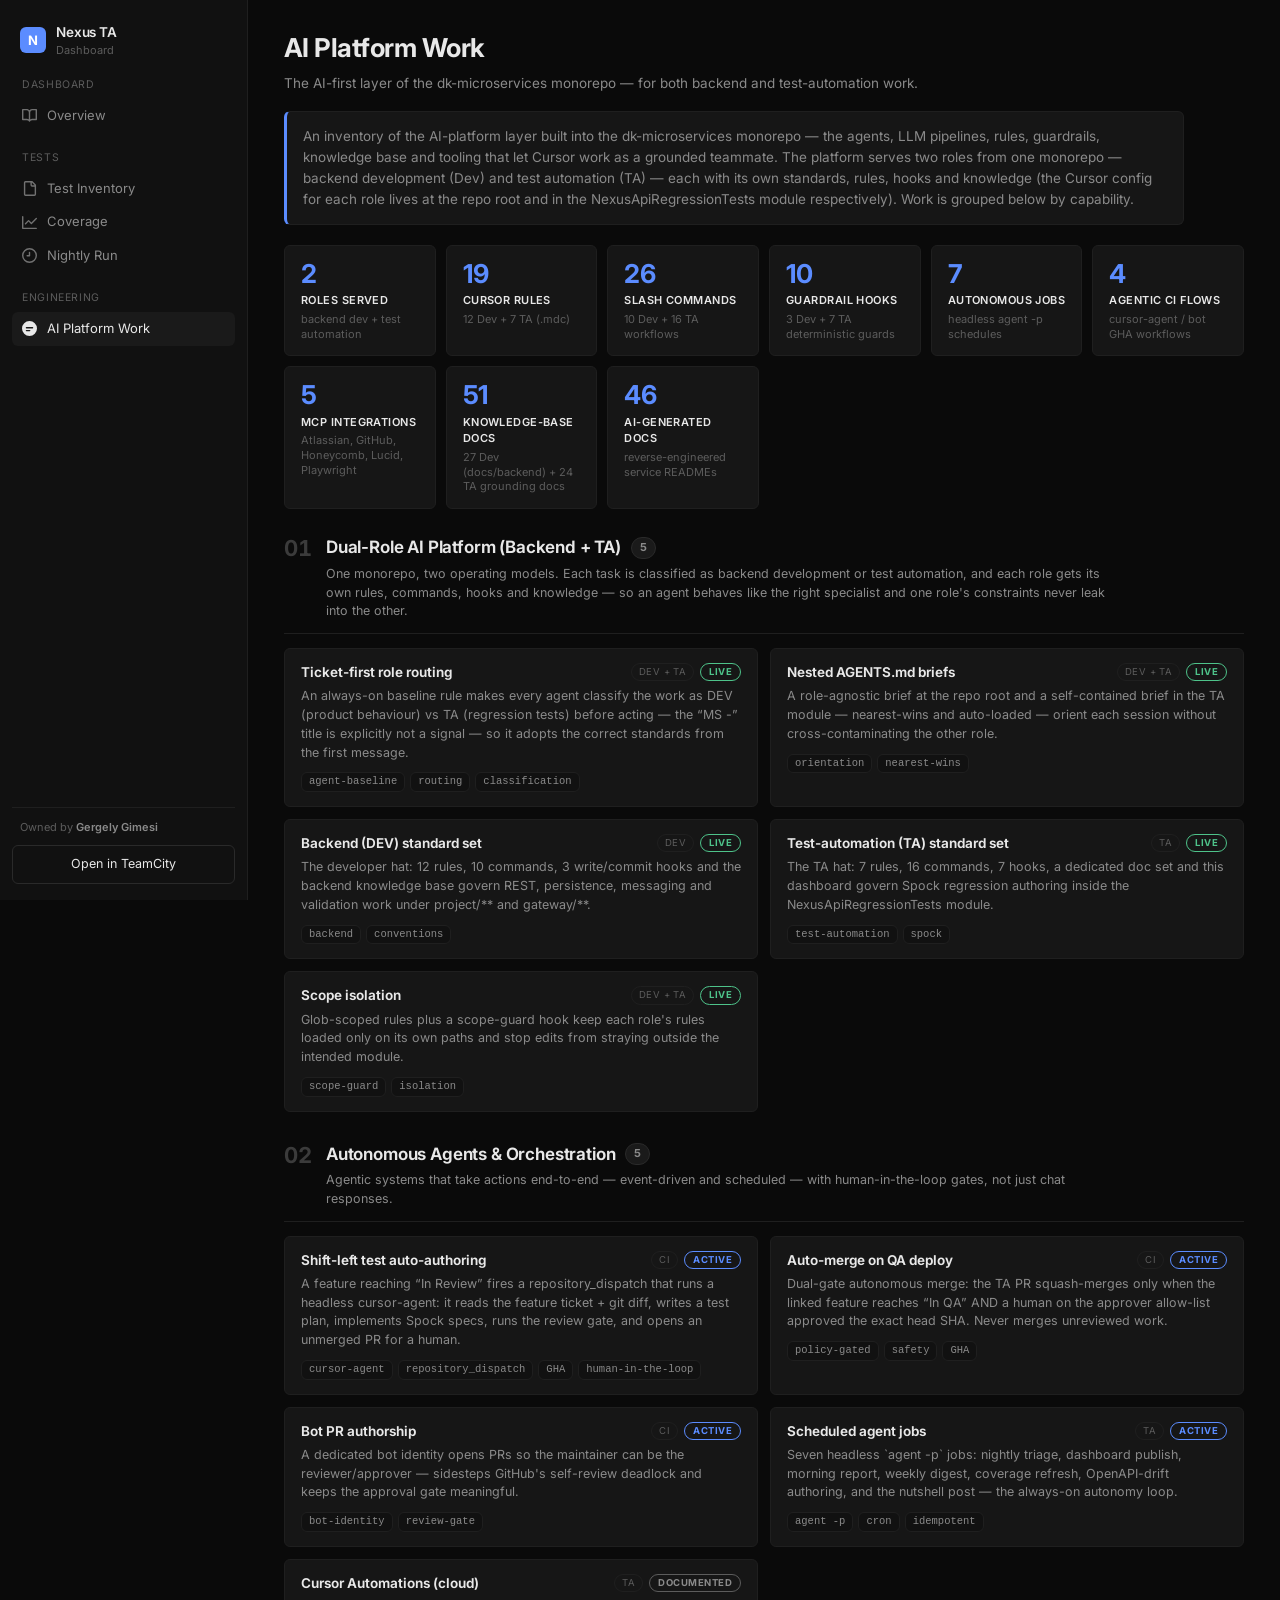
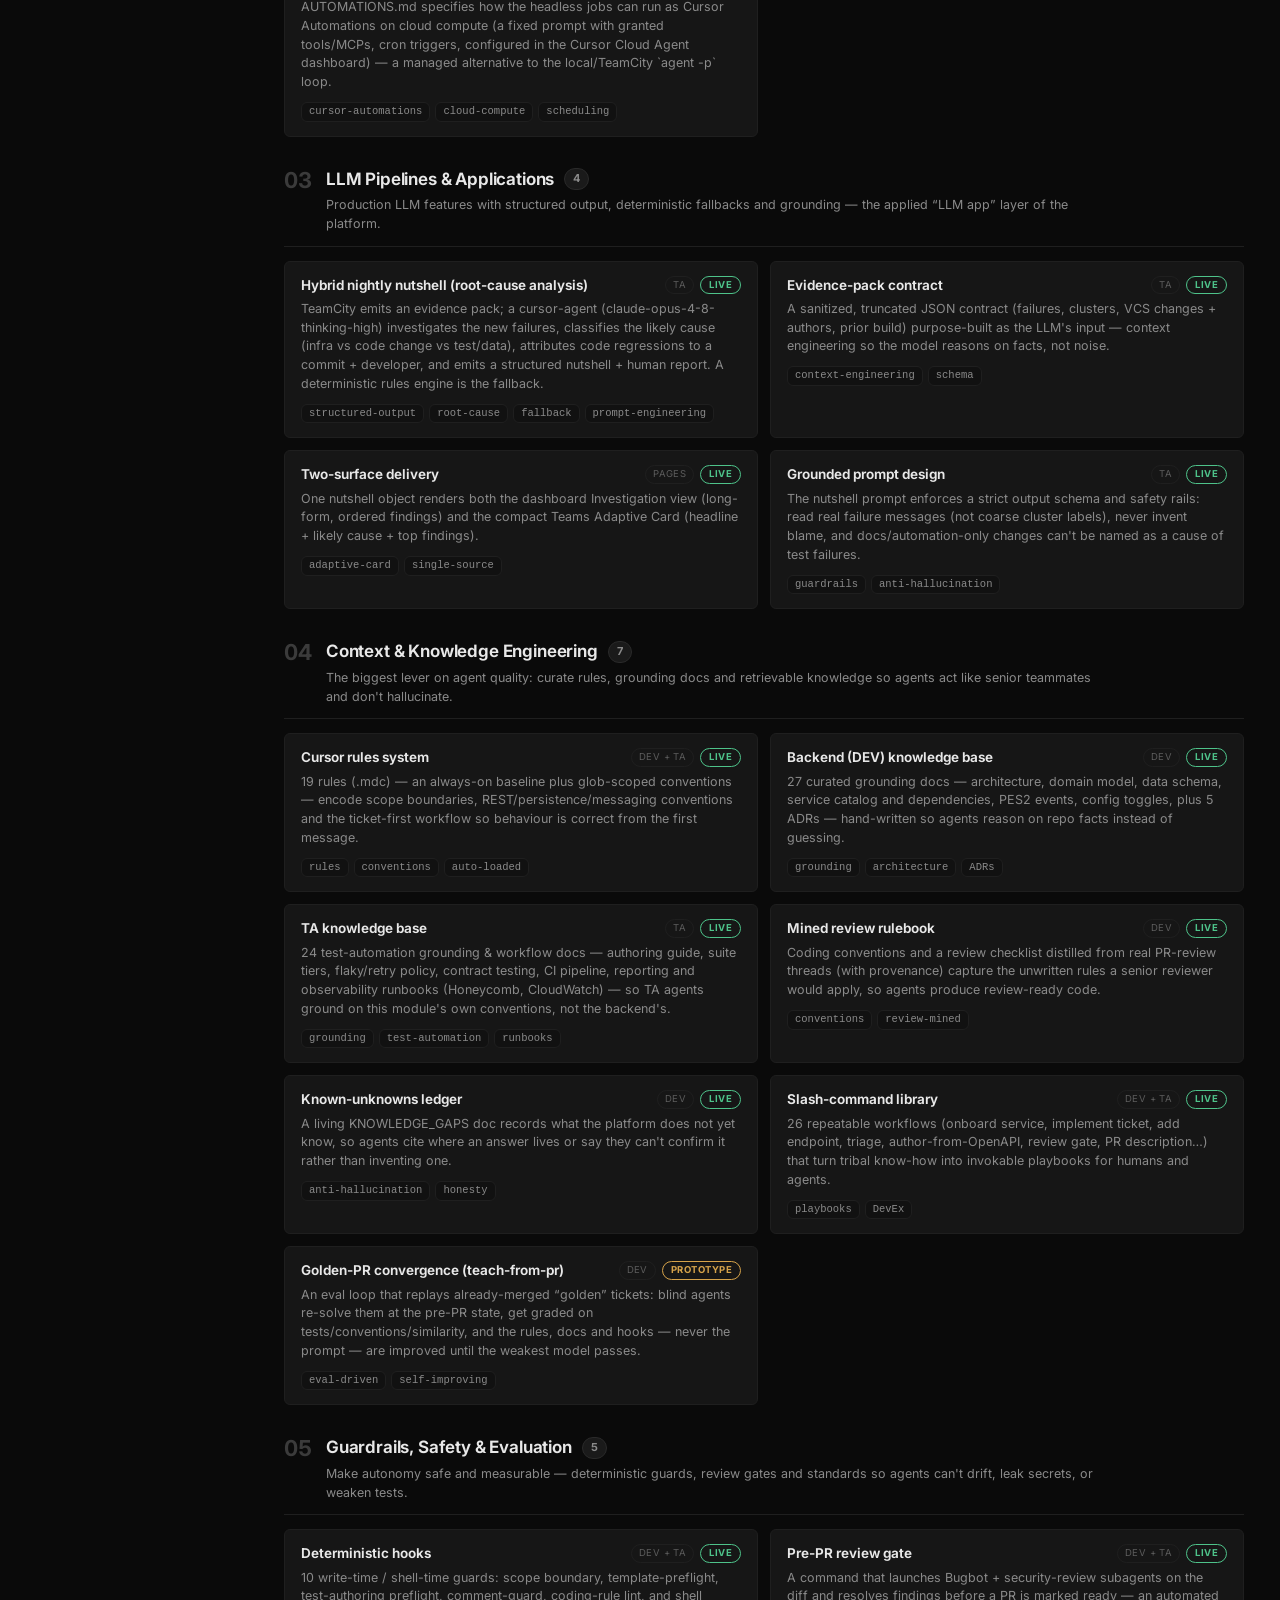
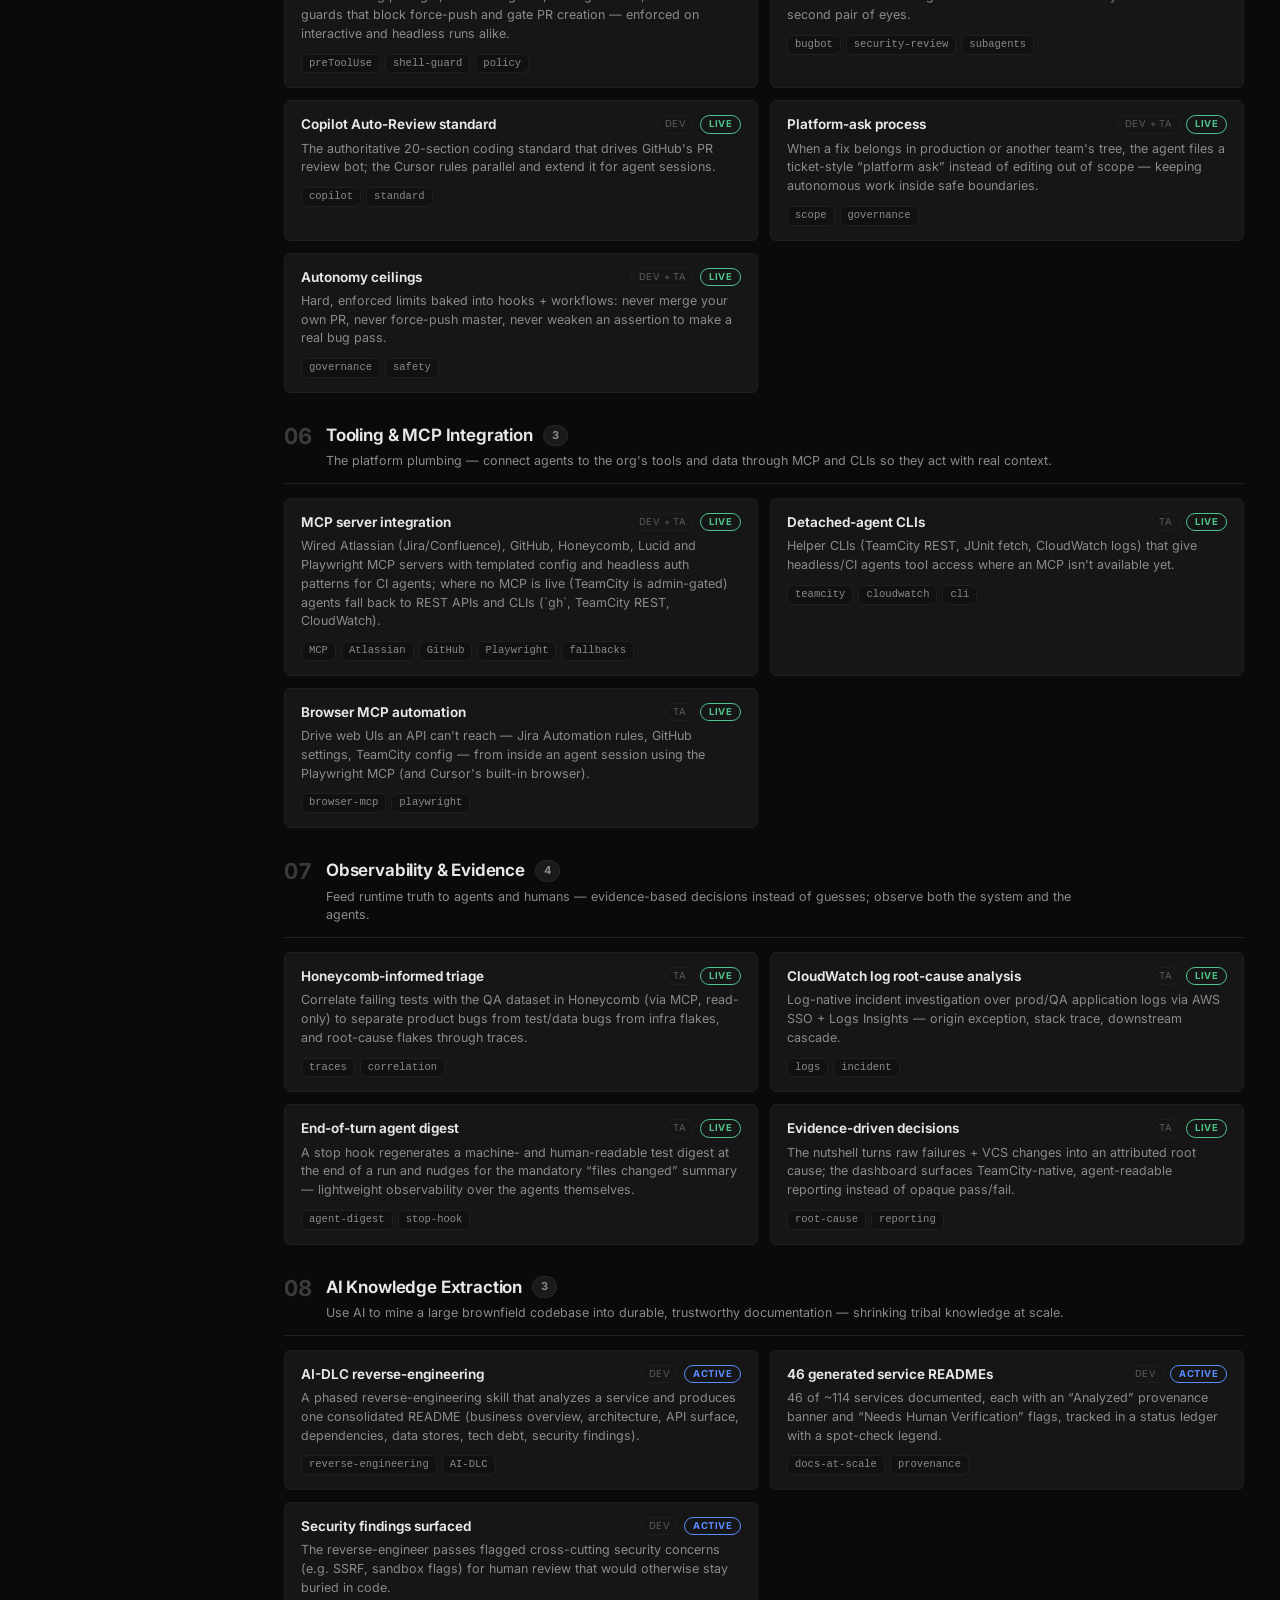
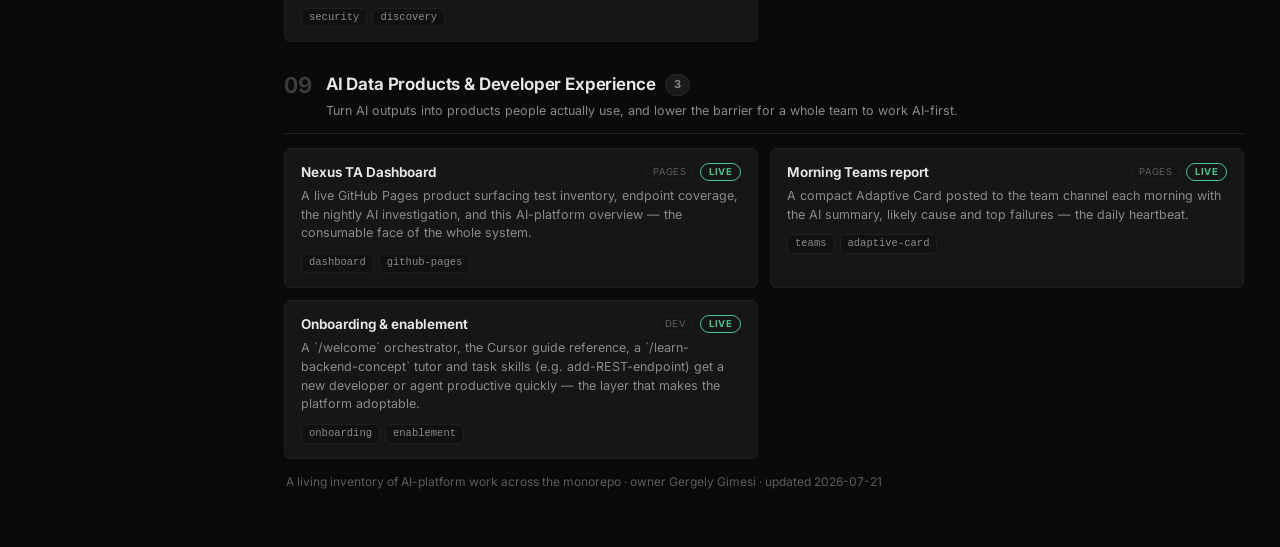
==== commit cfcda556: "Publish AI Platform Work tab (NXS-13444) Co-authored-by: Cursor <cursoragent@cursor.com>" ====
--- a/ai-platform.html
+++ b/ai-platform.html
@@ -69,7 +69,7 @@
 
         <header class="aip-head">
           <h1 class="aip-title">AI Platform Work</h1>
-          <p class="aip-sub">What I've built to make this repo work AI-first · <span id="aip-meta">Loading…</span></p>
+          <p class="aip-sub">The AI-first layer of the dk-microservices monorepo — for both backend and test-automation work.</p>
         </header>
 
         <div id="aip-body">
--- a/styles.css
+++ b/styles.css
@@ -2651,3 +2651,203 @@
   .ov-cta-card { flex-direction: column; align-items: flex-start; }
   .ov-cta-arrow { align-self: flex-end; }
 }
+
+/* ============================================================
+   AI Platform Work tab
+   ============================================================ */
+.aip-head { margin-bottom: 18px; }
+.aip-title {
+  font-size: 26px;
+  font-weight: 700;
+  letter-spacing: -0.02em;
+  margin: 0 0 6px;
+}
+.aip-sub {
+  margin: 0;
+  color: var(--fg-muted);
+  font-size: 13.5px;
+}
+.aip-sub #aip-meta { color: var(--fg-subtle); }
+.aip-intro {
+  margin: 0 0 20px;
+  padding: 14px 16px;
+  border: 1px solid var(--border);
+  border-left: 3px solid var(--accent);
+  border-radius: var(--radius-sm);
+  background: var(--panel-2);
+  color: var(--fg-muted);
+  font-size: 13.5px;
+  line-height: 1.55;
+  max-width: 900px;
+}
+
+.aip-kpis {
+  display: grid;
+  grid-template-columns: repeat(auto-fit, minmax(150px, 1fr));
+  gap: 10px;
+  margin-bottom: 26px;
+}
+.aip-kpi {
+  padding: 14px 16px;
+  border-radius: var(--radius-sm);
+  background: var(--panel-2);
+  border: 1px solid var(--border);
+}
+.aip-kpi-num {
+  font-size: 26px;
+  font-weight: 700;
+  letter-spacing: -0.02em;
+  line-height: 1.05;
+  color: var(--accent);
+}
+.aip-kpi-label {
+  margin-top: 5px;
+  font-size: 11px;
+  text-transform: uppercase;
+  letter-spacing: 0.04em;
+  color: var(--fg);
+  font-weight: 600;
+}
+.aip-kpi-hint {
+  margin-top: 3px;
+  font-size: 11px;
+  color: var(--fg-subtle);
+  line-height: 1.35;
+}
+
+.aip-cats {
+  display: flex;
+  flex-direction: column;
+  gap: 30px;
+}
+.aip-cat { scroll-margin-top: 20px; }
+.aip-cat-head {
+  display: flex;
+  align-items: flex-start;
+  gap: 14px;
+  padding-bottom: 12px;
+  margin-bottom: 14px;
+  border-bottom: 1px solid var(--border);
+}
+.aip-cat-index {
+  font-size: 22px;
+  font-weight: 700;
+  color: var(--fg-subtle);
+  font-variant-numeric: tabular-nums;
+  line-height: 1.2;
+  opacity: 0.6;
+}
+.aip-cat-heads { flex: 1 1 auto; min-width: 0; }
+.aip-cat-title {
+  display: flex;
+  align-items: center;
+  gap: 10px;
+  margin: 0 0 4px;
+  font-size: 17px;
+  font-weight: 650;
+  letter-spacing: -0.01em;
+}
+.aip-cat-count {
+  font-size: 11px;
+  font-weight: 700;
+  color: var(--fg-muted);
+  background: var(--panel-hover);
+  border: 1px solid var(--border-strong);
+  border-radius: 999px;
+  padding: 1px 8px;
+  line-height: 1.6;
+}
+.aip-cat-role {
+  margin: 0;
+  color: var(--fg-muted);
+  font-size: 12.5px;
+  line-height: 1.5;
+  max-width: 780px;
+}
+
+.aip-items {
+  display: grid;
+  grid-template-columns: repeat(auto-fill, minmax(320px, 1fr));
+  gap: 12px;
+}
+.aip-item {
+  display: flex;
+  flex-direction: column;
+  padding: 14px 16px;
+  border-radius: var(--radius-sm);
+  background: var(--panel-2);
+  border: 1px solid var(--border);
+  transition: border-color .12s ease, background .12s ease;
+}
+.aip-item:hover {
+  border-color: var(--border-strong);
+  background: var(--panel-hover);
+}
+.aip-item-head {
+  display: flex;
+  align-items: flex-start;
+  justify-content: space-between;
+  gap: 10px;
+  margin-bottom: 6px;
+}
+.aip-item-name {
+  font-size: 13.5px;
+  font-weight: 650;
+  line-height: 1.35;
+}
+.aip-badges {
+  display: flex;
+  align-items: center;
+  gap: 6px;
+  flex: 0 0 auto;
+}
+.aip-scope {
+  font-size: 9.5px;
+  text-transform: uppercase;
+  letter-spacing: 0.04em;
+  color: var(--fg-subtle);
+  border: 1px solid var(--border);
+  border-radius: 999px;
+  padding: 1px 7px;
+  white-space: nowrap;
+}
+.aip-status {
+  font-size: 9.5px;
+  font-weight: 700;
+  text-transform: uppercase;
+  letter-spacing: 0.05em;
+  border-radius: 999px;
+  padding: 1px 8px;
+  border: 1px solid var(--fg-subtle);
+  color: var(--fg-muted);
+  white-space: nowrap;
+}
+.aip-status-live { color: var(--green); border-color: var(--green); }
+.aip-status-active { color: var(--accent); border-color: var(--accent); }
+.aip-status-proto { color: var(--yellow); border-color: var(--yellow); }
+.aip-item-sum {
+  margin: 0;
+  color: var(--fg-muted);
+  font-size: 12.5px;
+  line-height: 1.5;
+}
+.aip-tags {
+  display: flex;
+  flex-wrap: wrap;
+  gap: 5px;
+  margin-top: 10px;
+}
+.aip-tag {
+  font-size: 10.5px;
+  color: var(--fg-muted);
+  background: var(--panel);
+  border: 1px solid var(--border);
+  border-radius: var(--radius-sm);
+  padding: 1px 7px;
+  font-family: var(--mono);
+}
+
+@media (max-width: 560px) {
+  .aip-items { grid-template-columns: 1fr; }
+  .aip-cat-index { display: none; }
+}
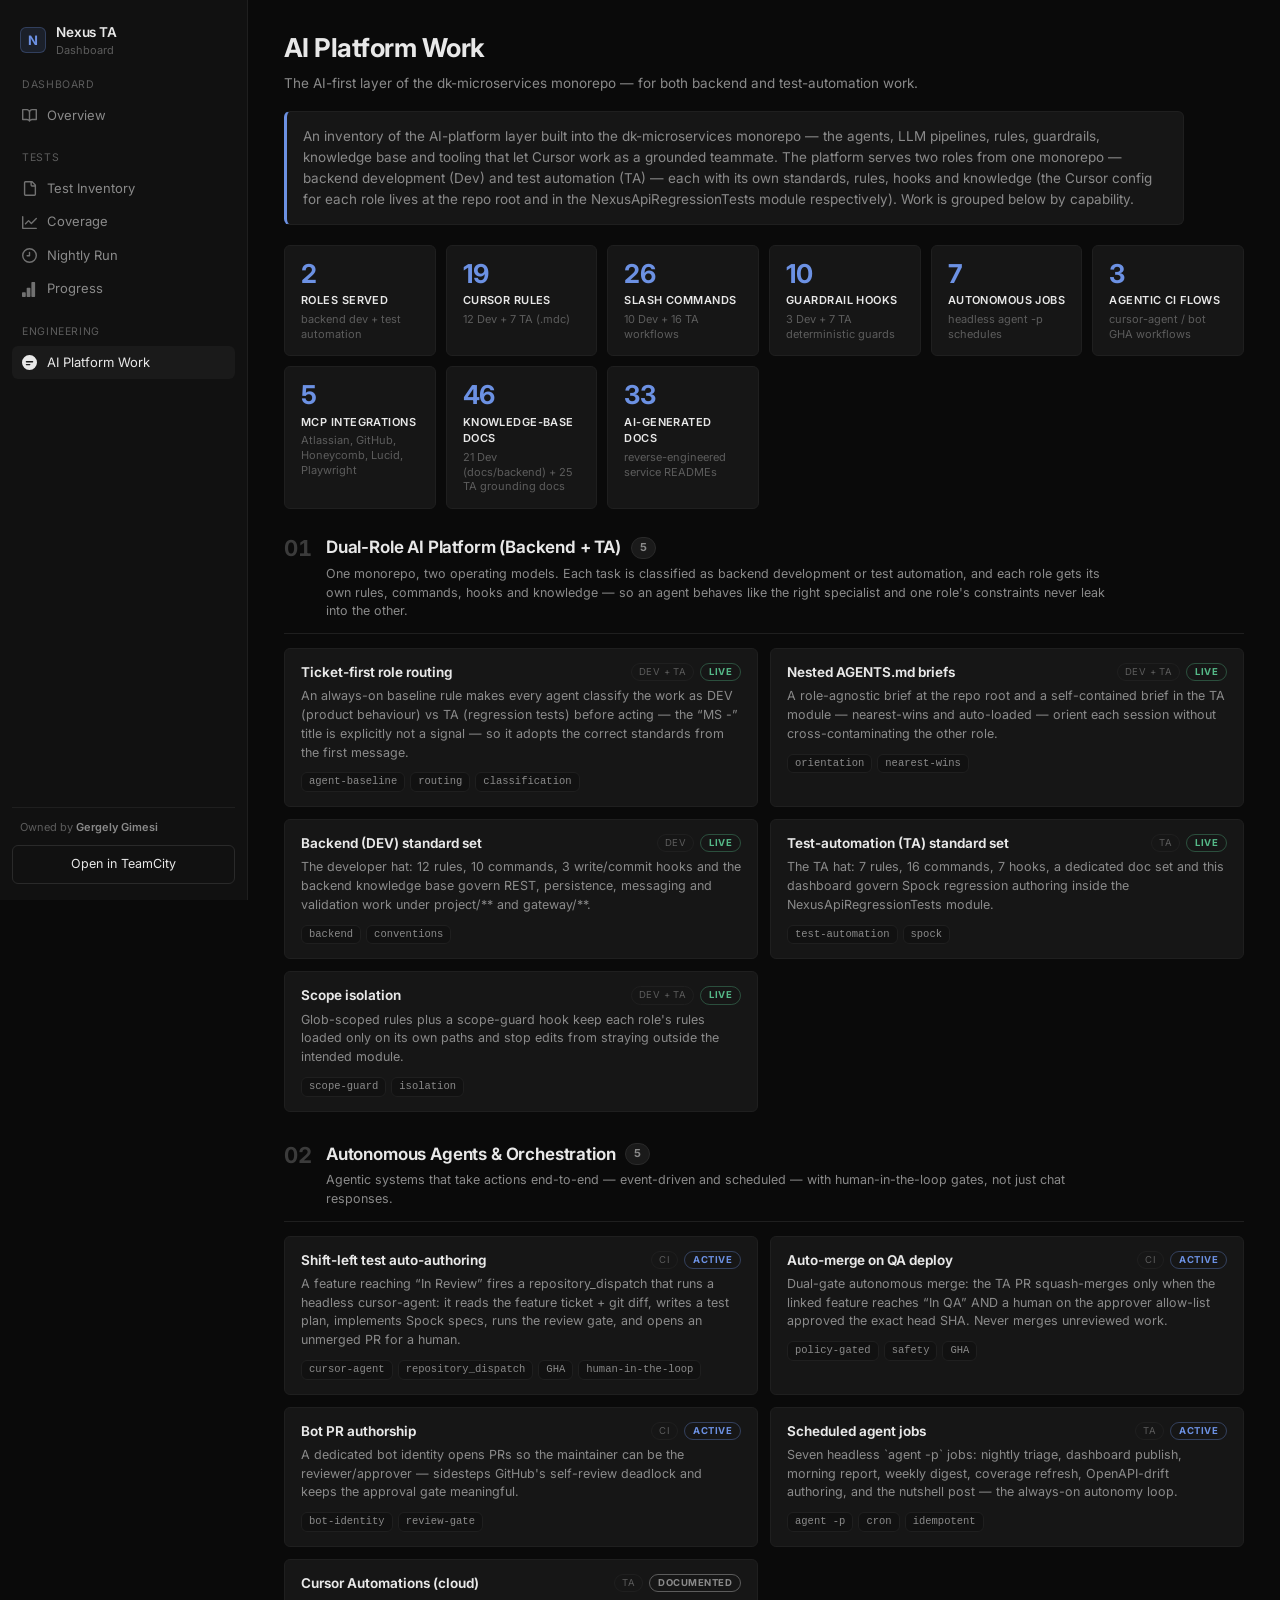
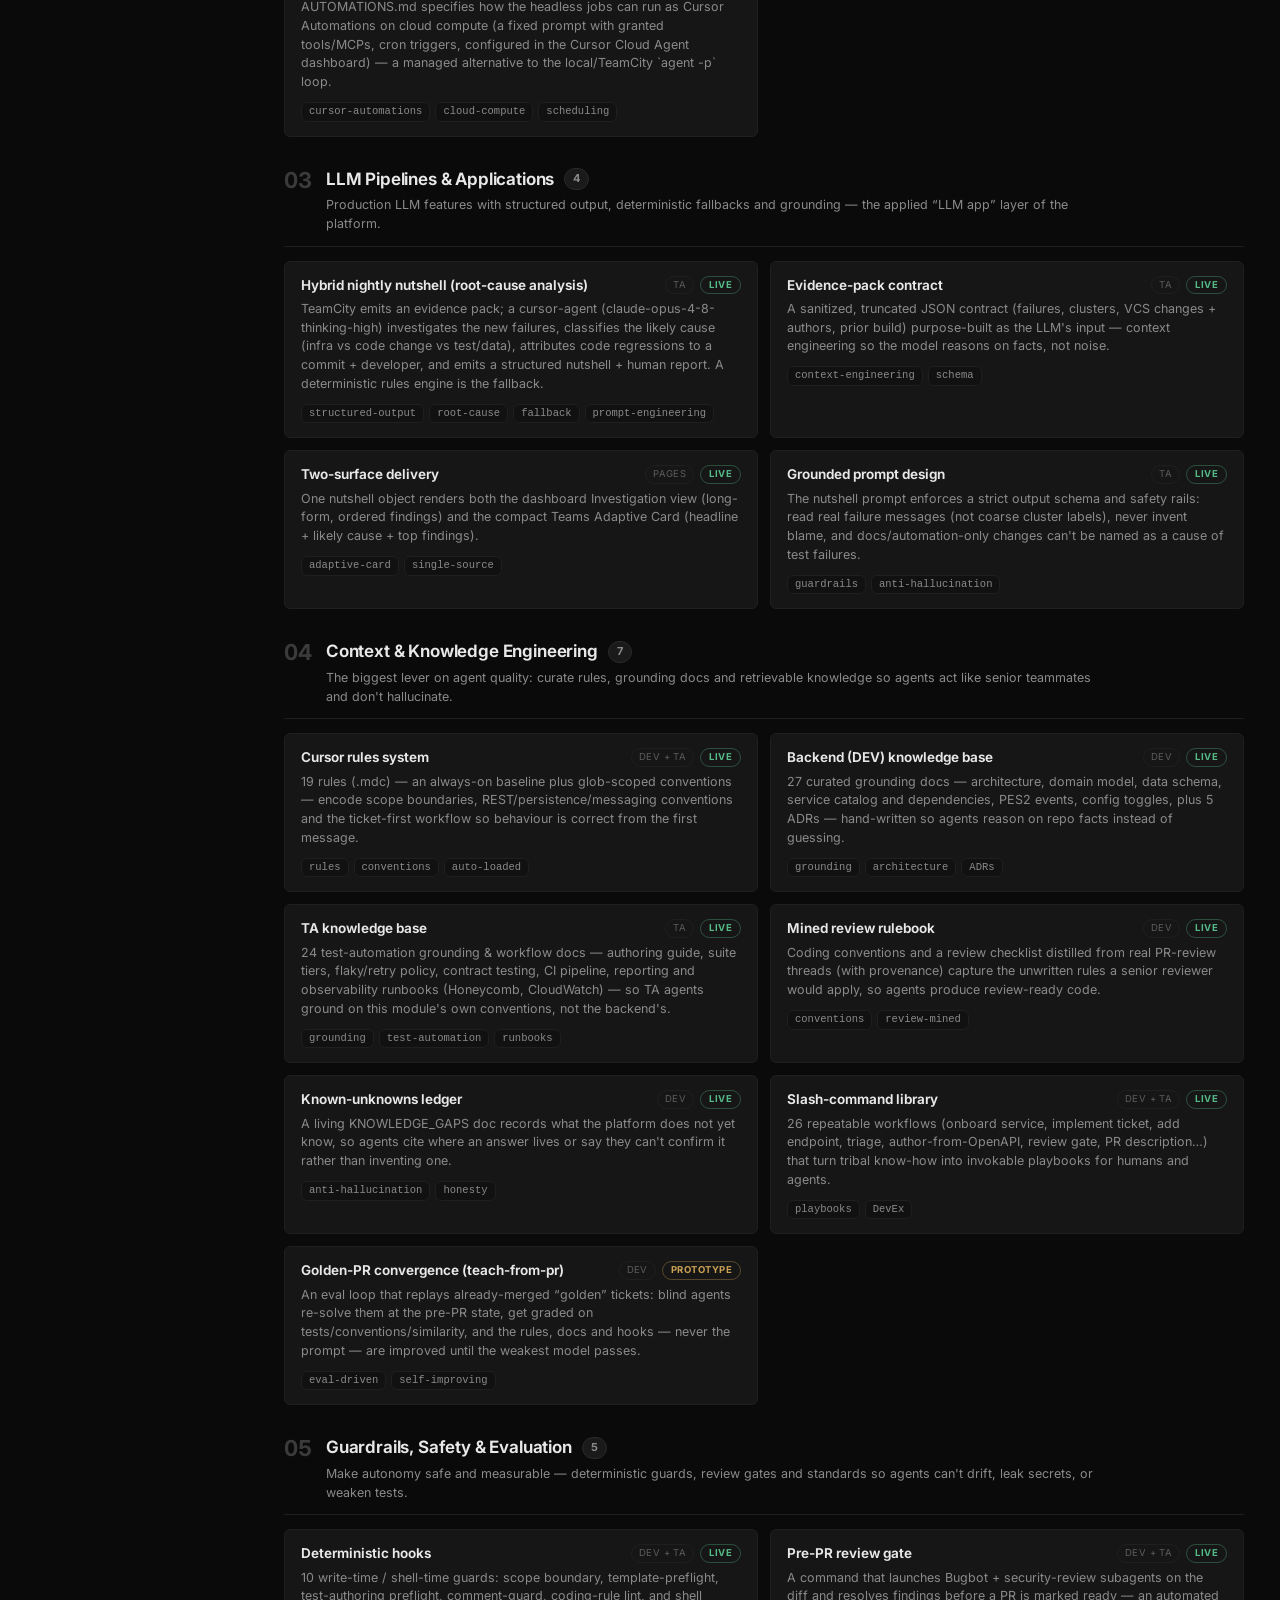
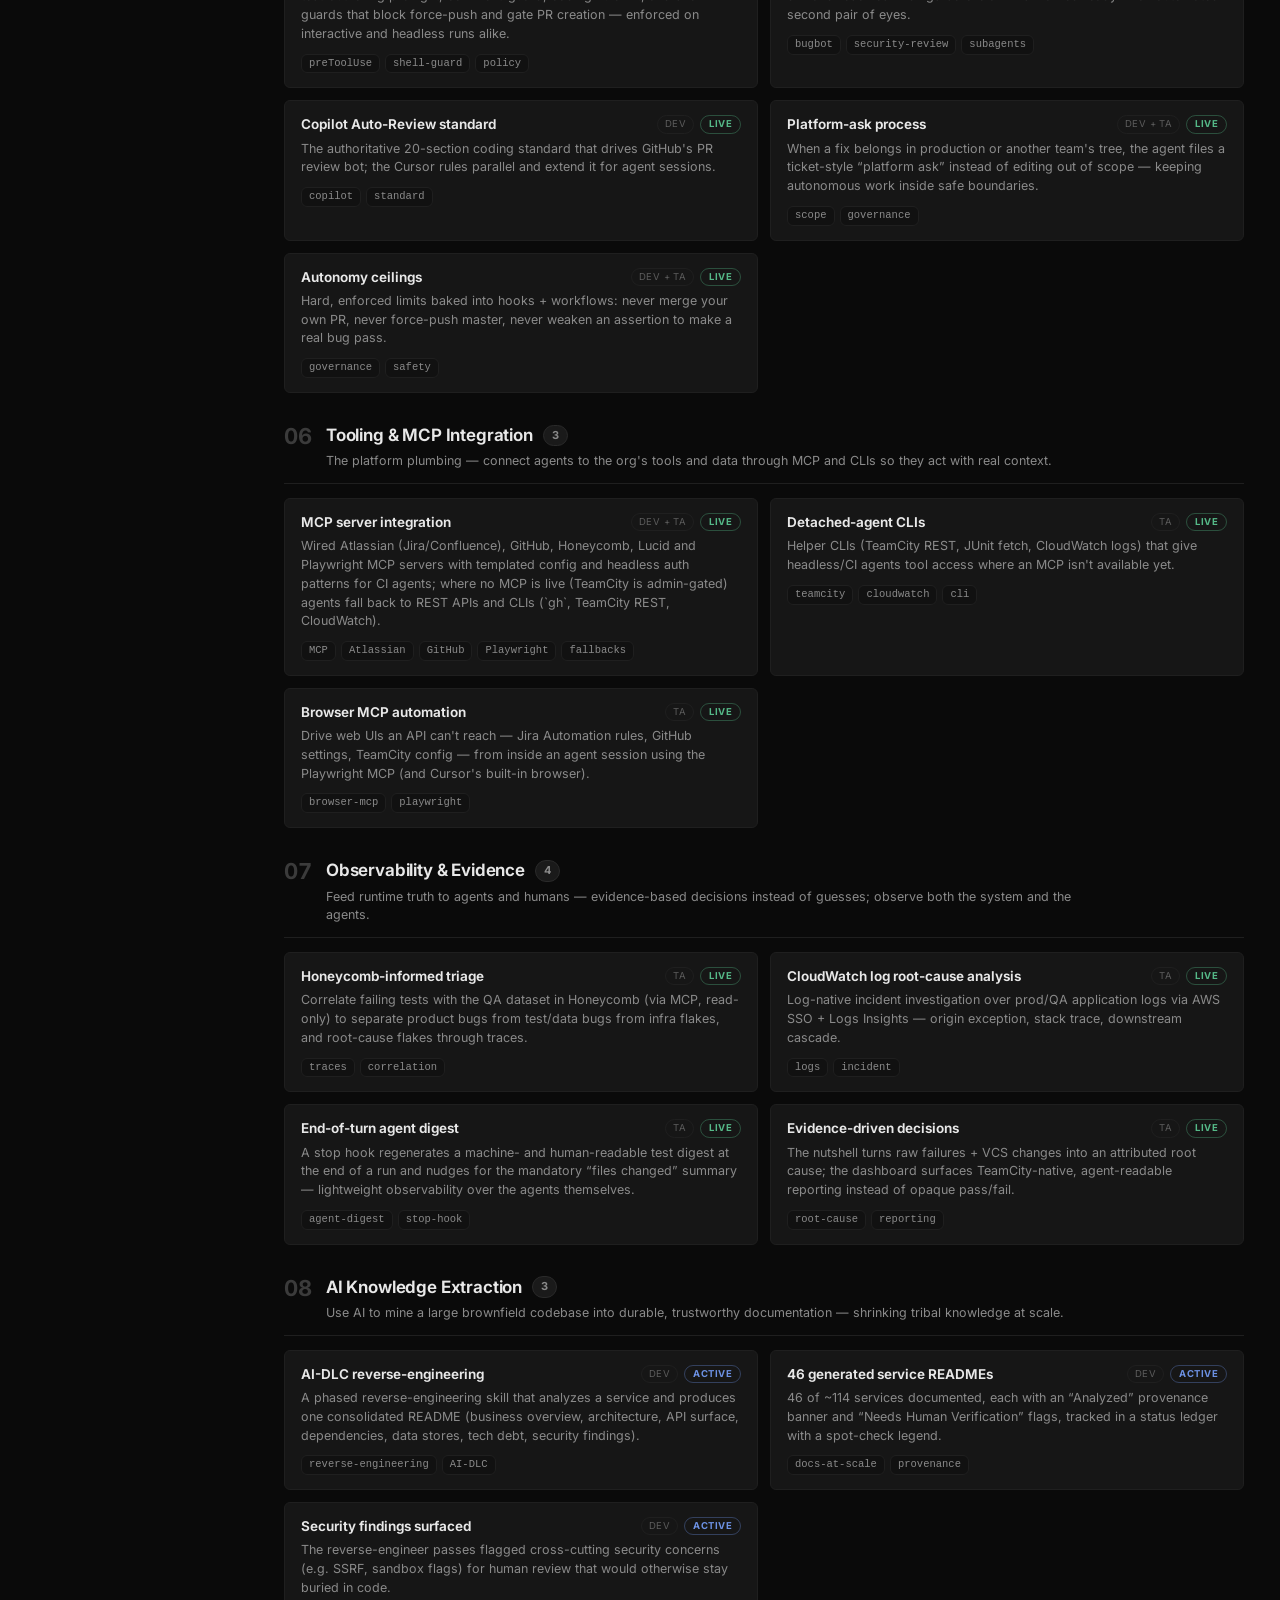
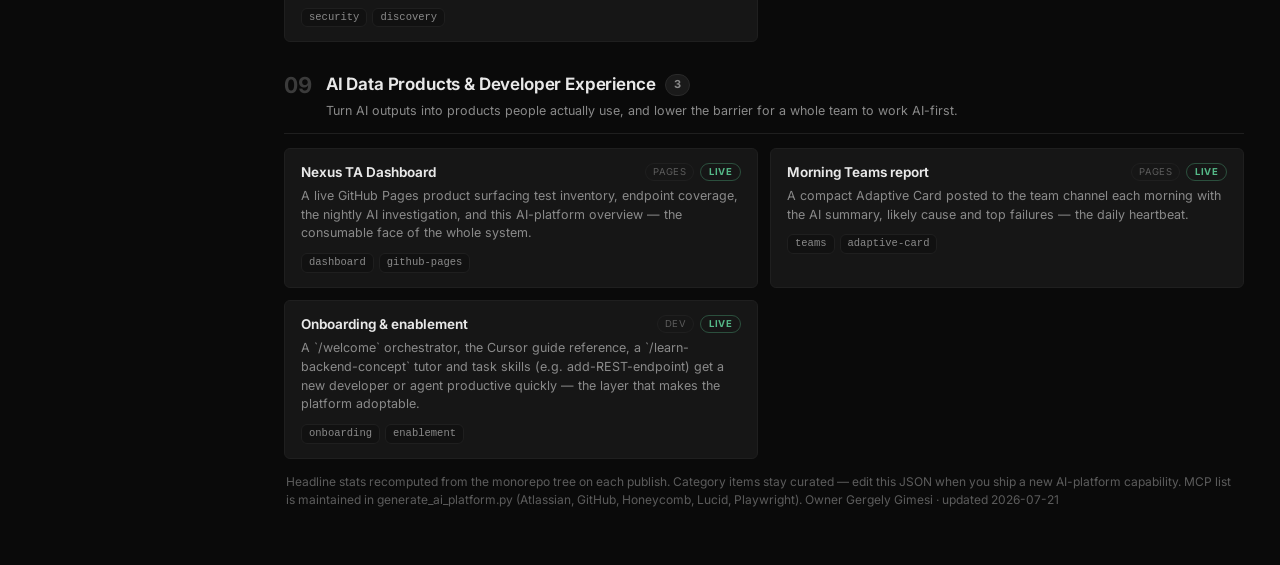
==== commit f8e24be4: "Publish dashboard: refresh data (2026-07-21T09:51Z)" ====
--- a/ai-platform.html
+++ b/ai-platform.html
@@ -8,7 +8,7 @@
   <link rel="preconnect" href="https://fonts.googleapis.com" />
   <link rel="preconnect" href="https://fonts.gstatic.com" crossorigin />
   <link href="https://fonts.googleapis.com/css2?family=Inter:wght@400;500;600;700&display=swap" rel="stylesheet" />
-  <link rel="stylesheet" href="styles.css?v=100" />
+  <link rel="stylesheet" href="styles.css?v=120" />
 </head>
 <body>
   <div class="app">
@@ -41,6 +41,10 @@
           <a class="nav-item" href="nightly.html">
             <svg viewBox="0 0 16 16" fill="currentColor"><path d="M8 0a8 8 0 1 1 0 16A8 8 0 0 1 8 0ZM1.5 8a6.5 6.5 0 1 0 13 0 6.5 6.5 0 0 0-13 0Zm7.25-3.25v3.5a.75.75 0 0 1-.75.75h-2.5a.75.75 0 0 1 0-1.5h1.75V4.75a.75.75 0 0 1 1.5 0Z"/></svg>
             Nightly Run
+          </a>
+          <a class="nav-item" href="progress.html">
+            <svg viewBox="0 0 16 16" fill="currentColor"><path d="M0 11.75a.75.75 0 0 1 .75-.75h2.5a.75.75 0 0 1 .75.75v3.5a.75.75 0 0 1-.75.75h-2.5a.75.75 0 0 1-.75-.75Zm5-5a.75.75 0 0 1 .75-.75h2.5a.75.75 0 0 1 .75.75v8.5a.75.75 0 0 1-.75.75h-2.5a.75.75 0 0 1-.75-.75Zm5-6a.75.75 0 0 1 .75-.75h2.5a.75.75 0 0 1 .75.75v14.5a.75.75 0 0 1-.75.75h-2.5a.75.75 0 0 1-.75-.75Z"/></svg>
+            Progress
           </a>
         </div>
         <div class="nav-group">
@@ -82,6 +86,6 @@
   </div>
 
   <script src="sidebar.js?v=82"></script>
-  <script src="ai-platform.js?v=1"></script>
+  <script src="ai-platform.js?v=2"></script>
 </body>
 </html>
--- a/styles.css
+++ b/styles.css
@@ -9,11 +9,11 @@
   --fg: #e8e8e8;
   --fg-muted: #8a8a8a;
   --fg-subtle: #5c5c5c;
-  --accent: #5b8cff;
-  --accent-soft: rgba(91, 140, 255, 0.12);
-  --green: #4ec38a;
-  --yellow: #d6a34a;
-  --red: #e06c75;
+  --accent: #6c91e3;
+  --accent-soft: rgba(108, 145, 227, 0.12);
+  --green: #55b988;
+  --yellow: #caa053;
+  --red: #d27981;
   --purple: #a883ff;
   --radius: 8px;
   --radius-sm: 6px;
@@ -78,9 +78,10 @@
 .brand .logo {
   width: 26px; height: 26px;
   border-radius: var(--radius-sm);
-  background: var(--accent);
+  background: var(--accent-soft);
+  border: 1px solid rgba(108, 145, 227, 0.28);
   display: grid; place-items: center;
-  color: #fff; font-weight: 700; font-size: 13px;
+  color: var(--accent); font-weight: 700; font-size: 13px;
   flex: 0 0 auto;
 }
 .brand .brand-name { font-weight: 600; font-size: 13.5px; letter-spacing: -0.01em; }
@@ -262,6 +263,90 @@
   overflow: hidden;
   text-overflow: ellipsis;
 }
+
+/* Inventory summary — stacked type bar */
+.inv-summary {
+  margin-bottom: 16px;
+  padding: 18px 20px;
+  background: var(--panel);
+  border: 1px solid var(--border);
+  border-radius: var(--radius);
+}
+.inv-summary-lead {
+  margin: 0;
+  font-size: 13.5px;
+  line-height: 1.45;
+  color: var(--fg-muted);
+  font-weight: 500;
+}
+
+.inv-bar-hero { display: flex; flex-direction: column; gap: 12px; }
+.inv-bar-hero-top {
+  display: flex;
+  align-items: baseline;
+  gap: 16px;
+  flex-wrap: wrap;
+}
+.inv-bar-pct {
+  font-size: 40px;
+  font-weight: 700;
+  letter-spacing: -0.03em;
+  line-height: 1;
+  color: var(--fg);
+  font-variant-numeric: tabular-nums;
+}
+.inv-bar-copy { min-width: 0; }
+.inv-bar-title {
+  font-size: 14px;
+  font-weight: 600;
+  color: var(--fg);
+  letter-spacing: -0.01em;
+}
+.inv-bar-sub {
+  margin-top: 3px;
+  font-size: 12px;
+  color: var(--fg-subtle);
+}
+.inv-stack {
+  display: flex;
+  height: 10px;
+  border-radius: 999px;
+  overflow: hidden;
+  background: #0a0a0a;
+  border: 1px solid var(--border);
+}
+.inv-stack-seg { display: block; height: 100%; min-width: 2px; }
+.inv-stack-seg.is-crud { background: rgba(108, 145, 227, 0.75); }
+.inv-stack-seg.is-val { background: rgba(202, 160, 83, 0.7); }
+.inv-stack-seg.is-flow { background: rgba(85, 185, 136, 0.65); }
+.inv-stack-seg.is-query { background: rgba(140, 160, 200, 0.7); }
+.inv-stack-seg.is-e2e { background: rgba(196, 120, 200, 0.65); }
+.inv-stack-seg.is-other { background: rgba(90, 90, 96, 0.7); }
+.inv-stack-keys {
+  display: flex;
+  flex-wrap: wrap;
+  gap: 8px 14px;
+}
+.inv-stack-key {
+  display: inline-flex;
+  align-items: center;
+  gap: 6px;
+  font-size: 12px;
+  color: var(--fg-muted);
+}
+.inv-stack-key strong { color: var(--fg); font-weight: 600; }
+.inv-stack-dot {
+  width: 7px;
+  height: 7px;
+  border-radius: 2px;
+  flex: 0 0 auto;
+}
+.inv-stack-dot.is-crud { background: rgba(108, 145, 227, 0.8); }
+.inv-stack-dot.is-val { background: rgba(202, 160, 83, 0.8); }
+.inv-stack-dot.is-flow { background: rgba(85, 185, 136, 0.75); }
+.inv-stack-dot.is-query { background: rgba(140, 160, 200, 0.8); }
+.inv-stack-dot.is-e2e { background: rgba(196, 120, 200, 0.75); }
+.inv-stack-dot.is-other { background: rgba(90, 90, 96, 0.8); }
 
 /* Inventory toolbar: search, filters, actions — ordered grid */
 .inventory-toolbar {
@@ -492,24 +577,24 @@
   border-color: var(--border-strong);
 }
 .toolbtn.is-copied {
-  color: #9be0b8;
-  border-color: rgba(78, 195, 138, 0.65);
-  background: rgba(78, 195, 138, 0.14);
+  color: var(--green);
+  border-color: rgba(85, 185, 136, 0.35);
+  background: transparent;
 }
 .toolbtn.is-copied:hover {
-  color: #9be0b8;
-  border-color: rgba(78, 195, 138, 0.75);
-  background: rgba(78, 195, 138, 0.18);
+  color: var(--green);
+  border-color: rgba(85, 185, 136, 0.5);
+  background: var(--panel-2);
 }
 .toolbtn.is-copy-failed {
-  color: #f0a0a6;
-  border-color: rgba(224, 108, 117, 0.65);
-  background: rgba(224, 108, 117, 0.14);
+  color: var(--red);
+  border-color: rgba(210, 121, 129, 0.35);
+  background: transparent;
 }
 .toolbtn.is-copy-failed:hover {
-  color: #f0a0a6;
-  border-color: rgba(224, 108, 117, 0.75);
-  background: rgba(224, 108, 117, 0.18);
+  color: var(--red);
+  border-color: rgba(210, 121, 129, 0.5);
+  background: var(--panel-2);
 }
 
 /* Accordion (Area -> Spec -> case) — flat list chrome, not nested cards */
@@ -661,17 +746,13 @@
   visibility: hidden;
   opacity: 0;
 }
-.run-dot-passed { background: var(--green); }
+.run-dot-passed { background: var(--green); opacity: 0.7; }
 .run-dot-failed {
-  width: 8px;
-  height: 8px;
-  flex-basis: 8px;
   background: var(--red);
-  opacity: 1;
-  box-shadow: 0 0 0 2px rgba(224, 108, 117, 0.28);
-}
-.run-dot-muted { background: var(--yellow); opacity: 0.7; }
-.run-dot-ignored { background: var(--fg-subtle); opacity: 0.75; }
+  opacity: 0.85;
+}
+.run-dot-muted { background: var(--yellow); opacity: 0.55; }
+.run-dot-ignored { background: var(--fg-subtle); opacity: 0.65; }
 .run-dot-unknown {
   background: transparent;
   box-shadow: inset 0 0 0 1px var(--fg-subtle);
@@ -679,21 +760,21 @@
 }
 .case-row.is-run-failed,
 .case-group.is-run-failed > .case-header {
-  background: rgba(224, 108, 117, 0.08);
-  box-shadow: inset 3px 0 0 var(--red);
+  background: transparent;
+  box-shadow: inset 2px 0 0 rgba(210, 121, 129, 0.55);
 }
 .case-row.is-run-failed:hover,
 .case-group.is-run-failed > .case-header:hover {
-  background: rgba(224, 108, 117, 0.14);
+  background: var(--panel-hover);
 }
 .case-row.is-run-failed .case-name,
 .case-group.is-run-failed .case-name {
-  color: #f0b0b5;
+  color: var(--fg);
   font-weight: 500;
 }
 .case-row.is-run-muted,
 .case-group.is-run-muted > .case-header {
-  box-shadow: inset 3px 0 0 rgba(214, 163, 74, 0.55);
+  box-shadow: inset 2px 0 0 rgba(202, 160, 83, 0.4);
 }
 .run-status-bar,
 .run-legend {
@@ -745,29 +826,29 @@
   box-shadow: 0 0 0 1px rgba(255, 255, 255, 0.08);
 }
 .run-legend-btn.active[data-run-status="passed"] {
-  color: #9be0b8;
-  background: rgba(78, 195, 138, 0.2);
-  border-color: rgba(78, 195, 138, 0.75);
+  color: var(--green);
+  background: transparent;
+  border-color: rgba(85, 185, 136, 0.35);
 }
 .run-legend-btn.active[data-run-status="failed"] {
-  color: #f0a0a6;
-  background: rgba(224, 108, 117, 0.2);
-  border-color: rgba(224, 108, 117, 0.75);
+  color: var(--red);
+  background: transparent;
+  border-color: rgba(210, 121, 129, 0.35);
 }
 .run-legend-btn.active[data-run-status="muted"] {
-  color: #e6c47a;
-  background: rgba(214, 163, 74, 0.2);
-  border-color: rgba(214, 163, 74, 0.75);
+  color: var(--yellow);
+  background: transparent;
+  border-color: rgba(202, 160, 83, 0.35);
 }
 .run-legend-btn.active[data-run-status="ignored"] {
   color: var(--fg);
-  background: rgba(138, 138, 144, 0.22);
-  border-color: rgba(160, 160, 168, 0.65);
+  background: transparent;
+  border-color: var(--border-strong);
 }
 .run-legend-btn.active[data-run-status="unknown"] {
   color: var(--fg);
-  background: rgba(232, 232, 232, 0.1);
-  border-color: rgba(200, 200, 208, 0.45);
+  background: transparent;
+  border-color: var(--border-strong);
 }
 .case-name {
   min-width: 0;
@@ -809,7 +890,7 @@
   text-transform: uppercase;
   letter-spacing: 0.04em;
   color: var(--yellow);
-  border: 1px solid rgba(214, 163, 74, 0.4);
+  border: 1px solid rgba(202, 160, 83, 0.28);
   border-radius: 999px;
   padding: 0 7px;
   white-space: nowrap;
@@ -819,7 +900,7 @@
 .case-group.is-ignored .case-name {
   color: var(--fg-muted);
   text-decoration: line-through;
-  text-decoration-color: rgba(214, 163, 74, 0.45);
+  text-decoration-color: rgba(202, 160, 83, 0.45);
 }
 .case-row.is-ignored,
 .case-group.is-ignored > .case-header {
@@ -852,11 +933,11 @@
   background: var(--panel-2);
   cursor: pointer;
 }
-.tag-more:hover { color: var(--fg); border-color: var(--accent); }
+.tag-more:hover { color: var(--fg); border-color: var(--border-strong); }
 .tag-more[aria-expanded="true"] {
   color: var(--accent);
-  border-color: rgba(91, 140, 255, 0.45);
-  background: var(--accent-soft);
+  border-color: rgba(108, 145, 227, 0.35);
+  background: transparent;
 }
 .tag-popover {
   display: none;
@@ -901,10 +982,10 @@
 }
 .tag-label:hover, .tag-label:focus-visible {
   color: var(--fg);
-  border-color: var(--accent);
-  background: var(--accent-soft);
-}
-.tag-label:focus-visible { outline: 1px solid var(--accent); outline-offset: 1px; }
+  border-color: var(--border-strong);
+  background: var(--panel-2);
+}
+.tag-label:focus-visible { outline: 1px solid rgba(108, 145, 227, 0.4); outline-offset: 1px; }
 .tag-label .tag-text {
   min-width: 0;
   overflow: hidden;
@@ -925,8 +1006,8 @@
 }
 .tag-label.copied {
   color: var(--green);
-  border-color: rgba(78, 195, 138, .5);
-  background: rgba(78, 195, 138, .12);
+  border-color: rgba(85, 185, 136, .35);
+  background: transparent;
 }
 .tag-label.copied .tag-copy-icon { display: none; }
 .tag-label.copied .tag-copy-check { display: inline-flex; opacity: 1; }
@@ -942,23 +1023,23 @@
 }
 .type-Validation {
   color: var(--red);
-  border-color: rgba(224, 108, 117, 0.45);
+  border-color: rgba(210, 121, 129, 0.28);
 }
 .type-CRUD {
   color: var(--accent);
-  border-color: rgba(91, 140, 255, 0.4);
+  border-color: rgba(108, 145, 227, 0.28);
 }
 .type-Query {
   color: #6aaf9a;
-  border-color: rgba(106, 175, 154, 0.45);
+  border-color: rgba(106, 175, 154, 0.28);
 }
 .type-E2E, .type-Workflow {
   color: var(--purple);
-  border-color: rgba(168, 131, 255, 0.4);
+  border-color: rgba(168, 131, 255, 0.28);
 }
 .type-API\.regression {
   color: var(--green);
-  border-color: rgba(78, 195, 138, 0.4);
+  border-color: rgba(85, 185, 136, 0.28);
 }
 
 /* Spec body owns the shared tracks; rows/groups subgrid into them */
@@ -1029,7 +1110,7 @@
   display: none;
   padding: 6px 16px 10px 42px;
   background: #050505; /* darkest — steps sit below the case title */
-  border-left: 2px solid rgba(91, 140, 255, 0.16);
+  border-left: 2px solid rgba(108, 145, 227, 0.16);
 }
 .step-list {
   list-style: none;
@@ -1069,155 +1150,92 @@
 /* Coverage page — queue-first */
 .cov-summary {
   display: flex;
-  align-items: center;
-  justify-content: flex-start;
-  gap: 28px;
+  flex-direction: column;
+  gap: 14px;
+  margin-bottom: 20px;
+  padding: 18px 20px;
+  background: var(--panel);
+  border: 1px solid var(--border);
+  border-radius: var(--radius);
+}
+.cov-summary-lead {
+  margin: 0;
+  font-size: 13.5px;
+  line-height: 1.45;
+  color: var(--fg-muted);
+  font-weight: 500;
+}
+
+/* Stacked bar summary */
+.cov-bar-hero { display: flex; flex-direction: column; gap: 12px; }
+.cov-bar-hero-top {
+  display: flex;
+  align-items: baseline;
+  gap: 16px;
   flex-wrap: wrap;
-  margin-bottom: 20px;
-  padding: 4px 2px 0;
-}
-.cov-pies { flex: 0 0 auto; }
-.cov-summary-main {
-  flex: 1 1 260px;
-  max-width: 34rem;
-  min-width: 0;
-}
-.cov-summary-lead {
-  margin: 0 0 8px;
-  font-size: 15px;
-  line-height: 1.45;
-  color: var(--fg);
-  font-weight: 500;
+}
+.cov-bar-pct {
+  font-size: 40px;
+  font-weight: 700;
+  letter-spacing: -0.03em;
+  line-height: 1;
+  color: var(--fg);
+  font-variant-numeric: tabular-nums;
+}
+.cov-bar-pct span {
+  font-size: 0.55em;
+  font-weight: 650;
+  margin-left: 1px;
+  opacity: 0.85;
+}
+.cov-bar-copy { min-width: 0; }
+.cov-bar-title {
+  font-size: 14px;
+  font-weight: 600;
+  color: var(--fg);
   letter-spacing: -0.01em;
 }
-.cov-summary-meta {
+.cov-bar-sub {
+  margin-top: 3px;
+  font-size: 12px;
+  color: var(--fg-subtle);
+}
+.cov-stack {
+  display: flex;
+  height: 10px;
+  border-radius: 999px;
+  overflow: hidden;
+  background: #0a0a0a;
+  border: 1px solid var(--border);
+}
+.cov-stack-seg { display: block; height: 100%; min-width: 2px; }
+.cov-stack-seg.is-ok { background: rgba(85, 185, 136, 0.7); }
+.cov-stack-seg.is-new { background: rgba(202, 160, 83, 0.65); }
+.cov-stack-seg.is-gap { background: rgba(210, 121, 129, 0.55); }
+.cov-stack-seg.is-dep { background: rgba(90, 90, 96, 0.7); }
+.cov-stack-keys {
   display: flex;
   flex-wrap: wrap;
-  align-items: center;
-  gap: 6px 4px;
-  font-size: 12.5px;
-  color: var(--fg-muted);
-}
-.cov-summary-meta strong {
-  color: var(--fg);
-  font-weight: 600;
-}
-.cov-summary-meta code {
-  font-family: var(--mono);
-  font-size: 11.5px;
-  color: var(--fg);
-}
-.cov-dot { color: var(--fg-subtle); padding: 0 4px; }
-
-.cov-pie {
-  display: flex;
-  flex-direction: column;
-  align-items: center;
-  gap: 10px;
-}
-.cov-pie-chart {
-  position: relative;
-  width: 180px;
-  height: 180px;
-}
-.cov-pie-svg {
-  width: 180px;
-  height: 180px;
-  display: block;
-}
-.cov-pie-hole { fill: var(--bg); }
-.cov-slice {
-  cursor: pointer;
-  transition: opacity .12s ease, filter .12s ease;
-}
-.cov-pie-chart:hover .cov-slice { opacity: 0.45; }
-.cov-pie-chart:hover .cov-slice.is-hot {
-  opacity: 1;
-  filter: brightness(1.15);
-}
-.cov-pie-center {
-  position: absolute;
-  inset: 0;
-  display: flex;
-  flex-direction: column;
-  align-items: center;
-  justify-content: center;
-  pointer-events: none;
-  text-align: center;
-}
-.cov-pie-center-num {
-  font-size: 26px;
-  font-weight: 600;
-  letter-spacing: -0.03em;
-  color: var(--fg);
-  line-height: 1.05;
-}
-.cov-pie-center-label {
-  font-size: 10px;
-  text-transform: uppercase;
-  letter-spacing: 0.05em;
-  color: var(--fg-subtle);
-  margin-top: 3px;
-}
-.cov-pie-keys {
-  display: flex;
-  flex-wrap: wrap;
-  justify-content: center;
-  gap: 8px 12px;
-}
-.cov-pie-key {
+  gap: 8px 14px;
+}
+.cov-stack-key {
   display: inline-flex;
   align-items: center;
-  gap: 5px;
-  font-size: 11px;
-  color: var(--fg-muted);
-  font-variant-numeric: tabular-nums;
-}
-.cov-pie-swatch {
+  gap: 6px;
+  font-size: 12px;
+  color: var(--fg-muted);
+}
+.cov-stack-key strong { color: var(--fg); font-weight: 600; }
+.cov-stack-dot {
   width: 7px;
   height: 7px;
   border-radius: 2px;
   flex: 0 0 auto;
 }
-.cov-pie-tip {
-  position: absolute;
-  z-index: 5;
-  min-width: 150px;
-  max-width: 220px;
-  padding: 9px 11px;
-  border-radius: var(--radius-sm);
-  border: 1px solid var(--border-strong);
-  background: var(--panel-2);
-  box-shadow: 0 8px 24px rgba(0, 0, 0, 0.45);
-  pointer-events: none;
-}
-.cov-pie-tip-label {
-  font-size: 12px;
-  font-weight: 600;
-  color: var(--fg);
-  margin-bottom: 2px;
-}
-.cov-pie-tip-val {
-  font-size: 13px;
-  color: var(--fg);
-  font-weight: 500;
-}
-.cov-pie-pct {
-  color: var(--fg-subtle);
-  font-weight: 500;
-  font-size: 11px;
-}
-.cov-pie-tip-note {
-  margin-top: 4px;
-  font-size: 11px;
-  color: var(--fg-muted);
-  line-height: 1.35;
-}
-.cov-pie-empty {
-  font-size: 12px;
-  color: var(--fg-subtle);
-  padding: 12px 0;
-}
+.cov-stack-dot.is-ok { background: rgba(85, 185, 136, 0.75); }
+.cov-stack-dot.is-new { background: rgba(202, 160, 83, 0.75); }
+.cov-stack-dot.is-gap { background: rgba(210, 121, 129, 0.7); }
+.cov-stack-dot.is-dep { background: rgba(90, 90, 96, 0.8); }
 
 .cov-tabs {
   display: flex;
@@ -1316,14 +1334,14 @@
   color: var(--fg-muted);
 }
 .cov-risk-high {
-  color: #d88989;
-  border-color: rgba(216, 137, 137, 0.45);
-  background: rgba(216, 137, 137, 0.08);
+  color: var(--red);
+  border-color: rgba(210, 121, 129, 0.28);
+  background: transparent;
 }
 .cov-risk-medium {
   color: var(--yellow);
-  border-color: rgba(214, 163, 74, 0.4);
-  background: rgba(214, 163, 74, 0.07);
+  border-color: rgba(202, 160, 83, 0.28);
+  background: transparent;
 }
 .cov-risk-low {
   color: var(--fg-subtle);
@@ -1428,9 +1446,9 @@
   color: var(--fg-muted);
   white-space: nowrap;
 }
-.cov-pill-ok { color: var(--green); border-color: rgba(78, 195, 138, 0.35); }
-.cov-pill-gap { color: #c98a8a; border-color: rgba(201, 138, 138, 0.4); }
-.cov-pill-new { color: var(--yellow); border-color: rgba(214, 163, 74, 0.45); }
+.cov-pill-ok { color: var(--green); border-color: rgba(85, 185, 136, 0.28); }
+.cov-pill-gap { color: var(--red); border-color: rgba(210, 121, 129, 0.28); }
+.cov-pill-new { color: var(--yellow); border-color: rgba(202, 160, 83, 0.28); }
 .cov-pill-dep { color: var(--fg-subtle); }
 
 .cov-quality-section { margin-bottom: 22px; }
@@ -1533,12 +1551,16 @@
   border: 1px solid var(--border-strong); display: grid; place-items: center;
   color: var(--green); font-size: 11px;
 }
-.checklist .check.done { background: var(--accent-soft); border-color: transparent; }
+.checklist .check.done {
+  background: transparent;
+  border-color: rgba(108, 145, 227, 0.28);
+  color: var(--accent);
+}
 .checklist .item-title { font-weight: 500; }
 .checklist .item-desc { color: var(--fg-muted); font-size: 12.5px; }
 .chip {
   font-size: 10px; text-transform: uppercase; letter-spacing: .04em;
-  color: var(--green); border: 1px solid rgba(78,195,138,.35);
+  color: var(--fg-muted); border: 1px solid var(--border-strong);
   border-radius: 999px; padding: 0 7px; margin-left: 8px;
 }
 .chip-soon { color: var(--fg-subtle); border-color: var(--border); }
@@ -1713,10 +1735,15 @@
   transition: background .12s ease, border-color .12s ease, color .12s ease;
 }
 .ov-btn-primary {
-  background: var(--accent);
-  color: #fff;
-}
-.ov-btn-primary:hover { background: #6b98ff; }
+  background: var(--accent-soft);
+  color: var(--accent);
+  border-color: rgba(108, 145, 227, 0.3);
+}
+.ov-btn-primary:hover {
+  background: rgba(108, 145, 227, 0.18);
+  border-color: rgba(108, 145, 227, 0.45);
+  color: #8aa8e8;
+}
 .ov-btn-ghost {
   background: transparent;
   border-color: var(--border);
@@ -1796,30 +1823,38 @@
 }
 .ov-nightly-status.ok {
   color: var(--green);
-  border-color: rgba(78, 195, 138, 0.45);
+  border-color: rgba(85, 185, 136, 0.3);
 }
 .ov-nightly-status.bad {
   color: var(--red);
-  border-color: rgba(224, 108, 117, 0.45);
+  border-color: rgba(210, 121, 129, 0.32);
 }
 .ov-nightly-status.mid {
   color: var(--yellow);
-  border-color: rgba(214, 163, 74, 0.45);
+  border-color: rgba(202, 160, 83, 0.32);
 }
 .ny-nutshell {
+  display: block;
   margin: 0 0 16px;
   padding: 14px 16px;
   border-radius: 12px;
   border: 1px solid var(--border-strong);
   background: var(--bg-elevated, rgba(127, 127, 127, 0.06));
+  color: inherit;
+  text-decoration: none;
+  transition: border-color .12s ease, background .12s ease;
+}
+a.ny-nutshell:hover {
+  border-color: var(--border-strong);
+  background: var(--panel-hover);
 }
 .ny-nutshell-compact {
   padding: 12px 14px;
   margin-bottom: 12px;
 }
-.ny-nutshell-ok { border-color: rgba(78, 195, 138, 0.4); }
-.ny-nutshell-warn { border-color: rgba(214, 163, 74, 0.45); }
-.ny-nutshell-bad { border-color: rgba(224, 108, 117, 0.45); }
+.ny-nutshell-ok { border-color: rgba(85, 185, 136, 0.22); }
+.ny-nutshell-warn { border-color: rgba(202, 160, 83, 0.28); }
+.ny-nutshell-bad { border-color: rgba(210, 121, 129, 0.28); }
 .ny-nutshell-label {
   font-size: 11px;
   font-weight: 600;
@@ -1932,19 +1967,19 @@
   color: var(--fg-muted);
   line-height: 1.5;
 }
-.ny-cause-badge.ny-cause-infra { color: var(--yellow); border-color: var(--yellow); }
-.ny-cause-badge.ny-cause-code { color: var(--red); border-color: var(--red); }
-.ny-cause-badge.ny-cause-test { color: var(--accent); border-color: var(--accent); }
-.ny-cause-badge.ny-cause-mixed { color: var(--yellow); border-color: var(--yellow); }
+.ny-cause-badge.ny-cause-infra { color: var(--yellow); border-color: rgba(202, 160, 83, 0.35); }
+.ny-cause-badge.ny-cause-code { color: var(--red); border-color: rgba(210, 121, 129, 0.35); }
+.ny-cause-badge.ny-cause-test { color: var(--accent); border-color: rgba(108, 145, 227, 0.35); }
+.ny-cause-badge.ny-cause-mixed { color: var(--yellow); border-color: rgba(202, 160, 83, 0.35); }
 .ny-cause-text {
   color: var(--fg);
   font-size: 13.5px;
   line-height: 1.5;
 }
-.ny-cause-infra { border-left-color: var(--yellow); }
-.ny-cause-code { border-left-color: var(--red); }
-.ny-cause-test { border-left-color: var(--accent); }
-.ny-cause-mixed { border-left-color: var(--yellow); }
+.ny-cause-infra { border-left-color: rgba(202, 160, 83, 0.55); }
+.ny-cause-code { border-left-color: rgba(210, 121, 129, 0.55); }
+.ny-cause-test { border-left-color: rgba(108, 145, 227, 0.55); }
+.ny-cause-mixed { border-left-color: rgba(202, 160, 83, 0.55); }
 .ny-nutshell-cause-line {
   font-size: 13px;
   line-height: 1.45;
@@ -1955,7 +1990,7 @@
    so the blurb, likely-cause and findings read as distinct sections. */
 .ny-nutshell-compact .ny-nutshell-body { color: var(--fg-muted); }
 .ny-nutshell-compact .ny-nutshell-cause-line { color: #d4d4d4; }
-.ny-nutshell-compact .ny-nutshell-cause-line strong { color: var(--yellow); }
+.ny-nutshell-compact .ny-nutshell-cause-line strong { color: var(--fg); }
 .ny-nutshell-compact .ny-nutshell-bullets { color: #aeaeae; }
 .ov-nightly-link {
   font-size: 12.5px;
@@ -2029,7 +2064,7 @@
   font-weight: 600;
   letter-spacing: 0.03em;
   text-transform: uppercase;
-  color: #e08a90;
+  color: var(--fg-muted);
   margin-bottom: 8px;
 }
 .ov-nightly-fail-head .ov-panel-meta {
@@ -2156,17 +2191,17 @@
   gap: 3px;
   padding: 10px 12px 10px 14px;
   border-radius: var(--radius-sm);
-  background: rgba(224, 108, 117, 0.07);
-  border: 1px solid rgba(224, 108, 117, 0.28);
-  border-left: 3px solid var(--red);
+  background: var(--panel-2);
+  border: 1px solid var(--border);
+  border-left: 2px solid rgba(210, 121, 129, 0.55);
   text-decoration: none;
   color: inherit;
   transition: border-color .12s ease, background .12s ease;
 }
 .ny-fail-link:hover {
-  border-color: rgba(224, 108, 117, 0.5);
-  border-left-color: var(--red);
-  background: rgba(224, 108, 117, 0.12);
+  border-color: var(--border-strong);
+  border-left-color: rgba(210, 121, 129, 0.75);
+  background: var(--panel-hover);
 }
 .ny-fail-name-row {
   display: flex;
@@ -2178,7 +2213,7 @@
   display: block;
   font-family: var(--mono);
   font-size: 12.5px;
-  color: #f2c4c8;
+  color: var(--fg);
   white-space: normal;
   overflow: visible;
   text-overflow: unset;
@@ -2199,9 +2234,9 @@
   letter-spacing: 0.04em;
   text-transform: uppercase;
   font-family: var(--font);
-  color: #ffc9cd;
-  background: rgba(224, 108, 117, 0.22);
-  border: 1px solid rgba(224, 108, 117, 0.55);
+  color: var(--red);
+  background: transparent;
+  border: 1px solid rgba(210, 121, 129, 0.35);
 }
 .ny-fail-class {
   font-size: 11px;
@@ -2214,15 +2249,12 @@
   align-items: baseline;
   gap: 6px 10px;
 }
-.ny-fail-go {
-  font-size: 11.5px;
-  color: var(--accent);
-  margin-top: 2px;
-}
+.ny-fail-go { display: none; }
 .case-group.case-deep-link > .case-header,
 .case-row.case-deep-link {
-  outline: 1px solid rgba(91, 140, 255, 0.55);
-  background: rgba(91, 140, 255, 0.08);
+  outline: 1px solid rgba(108, 145, 227, 0.3);
+  background: transparent;
+  box-shadow: inset 2px 0 0 rgba(108, 145, 227, 0.45);
 }
 .topbar-right { display: flex; align-items: center; gap: 8px; }
 .panel {
@@ -2265,6 +2297,43 @@
   font-weight: 600;
   letter-spacing: -0.01em;
 }
+.ov-panel-title-link {
+  color: inherit;
+  text-decoration: none;
+}
+.ov-panel-title-link:hover {
+  color: var(--fg);
+}
+.ov-panel-title-link::after {
+  content: " →";
+  color: var(--fg-subtle);
+  font-weight: 500;
+  opacity: 0;
+  transition: opacity .12s ease;
+}
+.ov-panel-title-link:hover::after { opacity: 1; }
+.ov-meta-link {
+  color: inherit;
+  text-decoration: none;
+  border-bottom: 1px solid transparent;
+  transition: color .12s ease, border-color .12s ease;
+}
+.ov-meta-link:hover {
+  color: var(--fg);
+  border-bottom-color: var(--border-strong);
+}
+.ov-section-link {
+  color: inherit;
+  text-decoration: none;
+}
+.ov-section-link:hover { color: var(--fg); }
+.ov-section-link::after {
+  content: " →";
+  color: var(--fg-subtle);
+  opacity: 0;
+  transition: opacity .12s ease;
+}
+.ov-section-link:hover::after { opacity: 1; }
 .ov-panel-meta {
   font-size: 12px;
   color: var(--fg-subtle);
@@ -2300,8 +2369,11 @@
   background: var(--panel-hover);
 }
 .ov-cov-kpi-warn {
-  border-color: rgba(214, 163, 74, 0.35);
-  background: rgba(214, 163, 74, 0.08);
+  border-color: var(--border);
+  background: var(--panel-2);
+}
+.ov-cov-kpi-warn .ov-cov-kpi-num {
+  color: var(--yellow);
 }
 .ov-cov-kpi-num {
   font-size: 22px;
@@ -2387,7 +2459,7 @@
   border-radius: var(--radius-sm);
   background: var(--panel-2);
   border: 1px solid var(--border);
-  border-top: 2px solid var(--c, var(--border-strong));
+  border-left: 2px solid var(--c, var(--border-strong));
   text-decoration: none;
   color: inherit;
   opacity: 0;
@@ -2397,6 +2469,7 @@
 .ov-suite-types.ready .ov-suite-type { opacity: 1; }
 .ov-suite-type:hover {
   border-color: var(--border-strong);
+  border-left-color: var(--c, var(--border-strong));
   background: var(--panel-hover);
 }
 .ov-suite-type-num {
@@ -2587,51 +2660,167 @@
   color: var(--fg-muted);
 }
 
-.ov-roadmap { margin-bottom: 8px; }
-.ov-road {
-  list-style: none;
-  margin: 0;
-  padding: 0;
+/* Overview — Progress + AI Platform side by side (compact) */
+.ov-split {
+  display: grid;
+  grid-template-columns: repeat(2, minmax(0, 1fr));
+  gap: 12px;
+  margin-bottom: 16px;
+  align-items: stretch;
+}
+.ov-split .ov-panel {
+  margin-bottom: 0;
+  padding: 14px 16px;
+}
+.ov-split .ov-panel-head {
+  margin-bottom: 12px;
+}
+.ov-split .ov-panel-head h2 {
+  font-size: 14px;
+}
+
+/* Progress: stacked (score row → chips → type meters) */
+.ov-prog-stack {
   display: flex;
   flex-direction: column;
-  gap: 0;
-}
-.ov-road-item {
+  gap: 10px;
+}
+.ov-prog-head {
+  display: flex;
+  align-items: flex-end;
+  justify-content: space-between;
+  gap: 12px;
+  flex-wrap: wrap;
+}
+.ov-prog-stats {
+  display: flex;
+  gap: 14px;
+}
+.ov-prog-stat {
+  text-align: right;
+}
+.ov-prog-stat strong {
+  display: block;
+  font-size: 15px;
+  font-weight: 700;
+  color: var(--fg);
+  font-variant-numeric: tabular-nums;
+  letter-spacing: -0.01em;
+}
+.ov-prog-stat span {
+  display: block;
+  margin-top: 1px;
+  font-size: 10.5px;
+  color: var(--fg-subtle);
+  text-transform: uppercase;
+  letter-spacing: 0.04em;
+  font-weight: 600;
+}
+.ov-prog-type-label {
+  font-size: 10.5px;
+  text-transform: uppercase;
+  letter-spacing: 0.05em;
+  color: var(--fg-subtle);
+  font-weight: 600;
+  margin-top: 2px;
+}
+.ov-prog-type-meters {
+  grid-template-columns: 1fr 1fr;
+}
+.ov-prog-type-track span {
+  background: rgba(108, 145, 227, 0.5);
+}
+
+/* AI Platform: stacked to fill the card */
+.ov-aip-stack {
+  display: flex;
+  flex-direction: column;
+  gap: 10px;
+}
+.ov-aip-cat-chips {
+  display: flex;
+  flex-wrap: wrap;
+  gap: 6px;
+  margin-top: 2px;
+}
+.ov-aip-cat-chip {
+  display: inline-flex;
+  align-items: center;
+  gap: 6px;
+  max-width: 100%;
+  font-size: 11px;
+  color: var(--fg-muted);
+  border: 1px solid var(--border);
+  border-radius: 999px;
+  padding: 3px 9px;
+  background: var(--panel-2);
+}
+.ov-aip-cat-chip:hover { color: var(--fg); border-color: var(--border-strong); }
+.ov-aip-cat-chip em {
+  font-style: normal;
+  font-weight: 650;
+  color: var(--fg);
+  font-variant-numeric: tabular-nums;
+}
+.ov-pulse-score-num {
+  font-size: 28px;
+  font-weight: 700;
+  letter-spacing: -0.03em;
+  line-height: 1;
+  color: var(--fg);
+  font-variant-numeric: tabular-nums;
+}
+.ov-pulse-score-label {
+  margin-top: 3px;
+  font-size: 11.5px;
+  font-weight: 600;
+  color: var(--fg);
+}
+.ov-pulse-score-sub {
+  margin-top: 2px;
+  font-size: 11px;
+  color: var(--fg-subtle);
+  line-height: 1.35;
+  max-width: 12rem;
+}
+.ov-pulse-empty {
+  font-size: 12px;
+  color: var(--fg-subtle);
+}
+.ov-pulse-meters {
   display: grid;
-  grid-template-columns: 18px minmax(0, 1fr);
-  gap: 12px;
-  padding: 12px 0;
-  border-bottom: 1px solid var(--border);
-}
-.ov-road-item:last-child { border-bottom: 0; padding-bottom: 2px; }
-.ov-road-mark {
-  width: 10px;
-  height: 10px;
-  margin-top: 5px;
-  border-radius: 50%;
-  border: 1.5px solid var(--border-strong);
-  background: transparent;
-  justify-self: center;
-}
-.ov-road-item.done .ov-road-mark {
-  border-color: rgba(78, 195, 138, 0.7);
-  background: var(--green);
-}
-.ov-road-title {
-  display: flex;
-  flex-wrap: wrap;
-  align-items: center;
-  gap: 8px;
-  font-weight: 600;
-  font-size: 13.5px;
+  grid-template-columns: repeat(2, minmax(0, 1fr));
+  gap: 8px 12px;
+}
+.ov-pulse-meter-top {
+  display: flex;
+  justify-content: space-between;
+  gap: 6px;
+  font-size: 11px;
+  color: var(--fg-muted);
   margin-bottom: 3px;
 }
-.ov-road-title a { color: var(--accent); }
-.ov-road-title a:hover { text-decoration: underline; }
-.ov-road-item p {
-  margin: 0;
-  font-size: 12.5px;
-  color: var(--fg-muted);
+.ov-pulse-meter-top strong {
+  color: var(--fg);
+  font-variant-numeric: tabular-nums;
+  font-weight: 650;
+}
+.ov-pulse-meter-track {
+  height: 3px;
+  border-radius: 999px;
+  background: var(--panel-2);
+  border: 1px solid var(--border);
+  overflow: hidden;
+}
+.ov-pulse-meter-track span {
+  display: block;
+  height: 100%;
+  border-radius: 999px;
+  background: rgba(85, 185, 136, 0.55);
+}
+@media (max-width: 960px) {
+  .ov-split { grid-template-columns: 1fr; }
+  .ov-aip-compact { grid-template-columns: 1fr; }
 }
 
 @media (max-width: 980px) {
@@ -2822,9 +3011,9 @@
   color: var(--fg-muted);
   white-space: nowrap;
 }
-.aip-status-live { color: var(--green); border-color: var(--green); }
-.aip-status-active { color: var(--accent); border-color: var(--accent); }
-.aip-status-proto { color: var(--yellow); border-color: var(--yellow); }
+.aip-status-live { color: var(--green); border-color: rgba(85, 185, 136, 0.35); }
+.aip-status-active { color: var(--accent); border-color: rgba(108, 145, 227, 0.35); }
+.aip-status-proto { color: var(--yellow); border-color: rgba(202, 160, 83, 0.35); }
 .aip-item-sum {
   margin: 0;
   color: var(--fg-muted);
@@ -2851,3 +3040,315 @@
   .aip-items { grid-template-columns: 1fr; }
   .aip-cat-index { display: none; }
 }
+
+/* Progress — sprint additions */
+.prog-windows {
+  display: flex;
+  flex-wrap: wrap;
+  gap: 8px;
+  margin-bottom: 14px;
+}
+.prog-win {
+  appearance: none;
+  border: 1px solid var(--border);
+  background: var(--panel);
+  color: var(--fg-muted);
+  border-radius: 999px;
+  padding: 6px 12px;
+  font: inherit;
+  font-size: 12.5px;
+  cursor: pointer;
+  display: inline-flex;
+  align-items: center;
+  gap: 8px;
+}
+.prog-win:hover { color: var(--fg); border-color: var(--border-strong); }
+.prog-win.active {
+  color: var(--fg);
+  border-color: var(--border-strong);
+  background: var(--panel-2);
+}
+.prog-win-num {
+  font-weight: 650;
+  font-variant-numeric: tabular-nums;
+  color: var(--fg);
+}
+.prog-summary {
+  margin-bottom: 16px;
+  padding: 18px 20px;
+  background: var(--panel);
+  border: 1px solid var(--border);
+  border-radius: var(--radius);
+}
+.prog-lead {
+  margin: 0;
+  font-size: 13.5px;
+  color: var(--fg-muted);
+  font-weight: 500;
+}
+.prog-bar-hero { display: flex; flex-direction: column; gap: 12px; }
+.prog-bar-hero-top {
+  display: flex;
+  align-items: flex-start;
+  gap: 18px;
+  flex-wrap: wrap;
+}
+.prog-bar-pct {
+  font-size: 40px;
+  font-weight: 700;
+  letter-spacing: -0.03em;
+  line-height: 1;
+  color: var(--fg);
+  font-variant-numeric: tabular-nums;
+}
+.prog-bar-copy { min-width: 0; flex: 1 1 200px; }
+.prog-bar-title {
+  font-size: 14px;
+  font-weight: 600;
+  color: var(--fg);
+}
+.prog-bar-sub {
+  margin-top: 3px;
+  font-size: 12px;
+  color: var(--fg-subtle);
+}
+.prog-cov {
+  display: flex;
+  align-items: baseline;
+  gap: 10px;
+  margin-left: auto;
+  padding: 8px 12px;
+  border: 1px solid var(--border);
+  border-radius: var(--radius-sm);
+  background: var(--panel-2);
+}
+.prog-cov-num {
+  font-size: 22px;
+  font-weight: 700;
+  letter-spacing: -0.02em;
+  color: var(--fg);
+  font-variant-numeric: tabular-nums;
+}
+.prog-cov-label {
+  font-size: 11px;
+  text-transform: uppercase;
+  letter-spacing: 0.04em;
+  color: var(--fg-muted);
+  font-weight: 600;
+}
+.prog-cov-delta,
+.prog-cov-note {
+  display: block;
+  margin-top: 2px;
+  font-size: 11.5px;
+  color: var(--fg-subtle);
+  max-width: 16rem;
+  line-height: 1.35;
+}
+.prog-empty-inline {
+  font-size: 13px;
+  color: var(--fg-subtle);
+}
+.prog-weeks {
+  margin-bottom: 16px;
+  padding: 16px 18px;
+  background: var(--panel);
+  border: 1px solid var(--border);
+  border-radius: var(--radius);
+}
+.prog-weeks-head {
+  display: flex;
+  align-items: baseline;
+  justify-content: space-between;
+  gap: 12px;
+  flex-wrap: wrap;
+  margin-bottom: 12px;
+}
+.prog-weeks-hint { font-size: 12px; color: var(--fg-subtle); }
+.prog-week-chart {
+  display: grid;
+  grid-template-columns: repeat(12, minmax(0, 1fr));
+  gap: 6px;
+  align-items: end;
+  min-height: 88px;
+}
+.prog-week-col {
+  display: flex;
+  flex-direction: column;
+  align-items: center;
+  gap: 4px;
+  min-width: 0;
+}
+.prog-week-bar {
+  width: 100%;
+  max-width: 28px;
+  border-radius: 4px 4px 2px 2px;
+  background: rgba(108, 145, 227, 0.55);
+  min-height: 2px;
+}
+.prog-week-n {
+  font-size: 10.5px;
+  color: var(--fg-muted);
+  font-variant-numeric: tabular-nums;
+  min-height: 1em;
+}
+.prog-week-d {
+  font-size: 10px;
+  color: var(--fg-subtle);
+  font-variant-numeric: tabular-nums;
+}
+.prog-grid {
+  display: grid;
+  grid-template-columns: minmax(0, 1.6fr) minmax(220px, 0.9fr);
+  gap: 14px;
+  align-items: start;
+}
+.prog-side { display: flex; flex-direction: column; gap: 14px; min-width: 0; }
+.prog-panel {
+  background: var(--panel);
+  border: 1px solid var(--border);
+  border-radius: var(--radius);
+  padding: 14px 16px;
+  min-width: 0;
+}
+.prog-panel-head {
+  display: flex;
+  align-items: center;
+  justify-content: space-between;
+  gap: 12px;
+  flex-wrap: wrap;
+  margin-bottom: 10px;
+}
+.prog-panel-title {
+  margin: 0;
+  font-size: 13px;
+  font-weight: 600;
+  letter-spacing: -0.01em;
+}
+.prog-search {
+  width: min(280px, 100%);
+  height: 34px;
+  padding: 6px 10px;
+  border: 1px solid var(--border);
+  border-radius: var(--radius-sm);
+  background: var(--panel-2);
+  color: var(--fg);
+  font: inherit;
+  font-size: 12.5px;
+}
+.prog-search:focus { outline: none; border-color: var(--border-strong); }
+.prog-empty {
+  font-size: 13px;
+  color: var(--fg-subtle);
+  padding: 8px 0;
+}
+.prog-add-list {
+  list-style: none;
+  margin: 0;
+  padding: 0;
+  display: flex;
+  flex-direction: column;
+  gap: 2px;
+  max-height: 560px;
+  overflow: auto;
+  scrollbar-width: thin;
+  scrollbar-color: #3a3a40 transparent;
+}
+.prog-add-list::-webkit-scrollbar {
+  width: 8px;
+}
+.prog-add-list::-webkit-scrollbar-track {
+  background: transparent;
+}
+.prog-add-list::-webkit-scrollbar-thumb {
+  background: #3a3a40;
+  border-radius: 999px;
+}
+.prog-add-list::-webkit-scrollbar-thumb:hover {
+  background: #4a4a52;
+}
+.prog-add-link {
+  display: block;
+  padding: 10px 10px;
+  border-radius: var(--radius-sm);
+  color: inherit;
+}
+.prog-add-link:hover { background: var(--panel-2); }
+.prog-add-top {
+  display: flex;
+  flex-wrap: wrap;
+  gap: 6px 10px;
+  align-items: center;
+  font-size: 11px;
+  color: var(--fg-subtle);
+  margin-bottom: 3px;
+}
+.prog-add-name {
+  font-size: 13px;
+  font-weight: 500;
+  color: var(--fg);
+  line-height: 1.35;
+}
+.prog-add-meta {
+  display: flex;
+  flex-wrap: wrap;
+  gap: 6px;
+  margin-top: 5px;
+  align-items: center;
+}
+.prog-ticket {
+  font-size: 10.5px;
+  font-family: var(--mono);
+  color: var(--accent);
+  border: 1px solid rgba(108, 145, 227, 0.28);
+  border-radius: 999px;
+  padding: 0 7px;
+}
+.prog-add-spec {
+  font-size: 11px;
+  color: var(--fg-subtle);
+  font-family: var(--mono);
+}
+.prog-add-type,
+.prog-add-cases,
+.prog-add-gone {
+  font-size: 10.5px;
+  text-transform: uppercase;
+  letter-spacing: 0.04em;
+  border: 1px solid var(--border);
+  border-radius: 999px;
+  padding: 0 7px;
+}
+.prog-add-gone { color: var(--yellow); border-color: rgba(202, 160, 83, 0.28); }
+.prog-rank {
+  list-style: none;
+  margin: 0;
+  padding: 0;
+  display: flex;
+  flex-direction: column;
+  gap: 6px;
+}
+.prog-rank li {
+  display: flex;
+  justify-content: space-between;
+  gap: 10px;
+  font-size: 12.5px;
+  padding: 4px 0;
+  border-bottom: 1px solid var(--border);
+}
+.prog-rank li:last-child { border-bottom: 0; }
+.prog-rank-key { color: var(--fg); font-weight: 500; min-width: 0; overflow: hidden; text-overflow: ellipsis; }
+.prog-rank-val {
+  color: var(--fg-muted);
+  font-variant-numeric: tabular-nums;
+  flex: 0 0 auto;
+}
+
+@media (max-width: 960px) {
+  .prog-grid { grid-template-columns: 1fr; }
+  .prog-cov { margin-left: 0; }
+}
+@media (max-width: 640px) {
+  .prog-week-chart { gap: 4px; }
+  .prog-week-n { display: none; }
+}
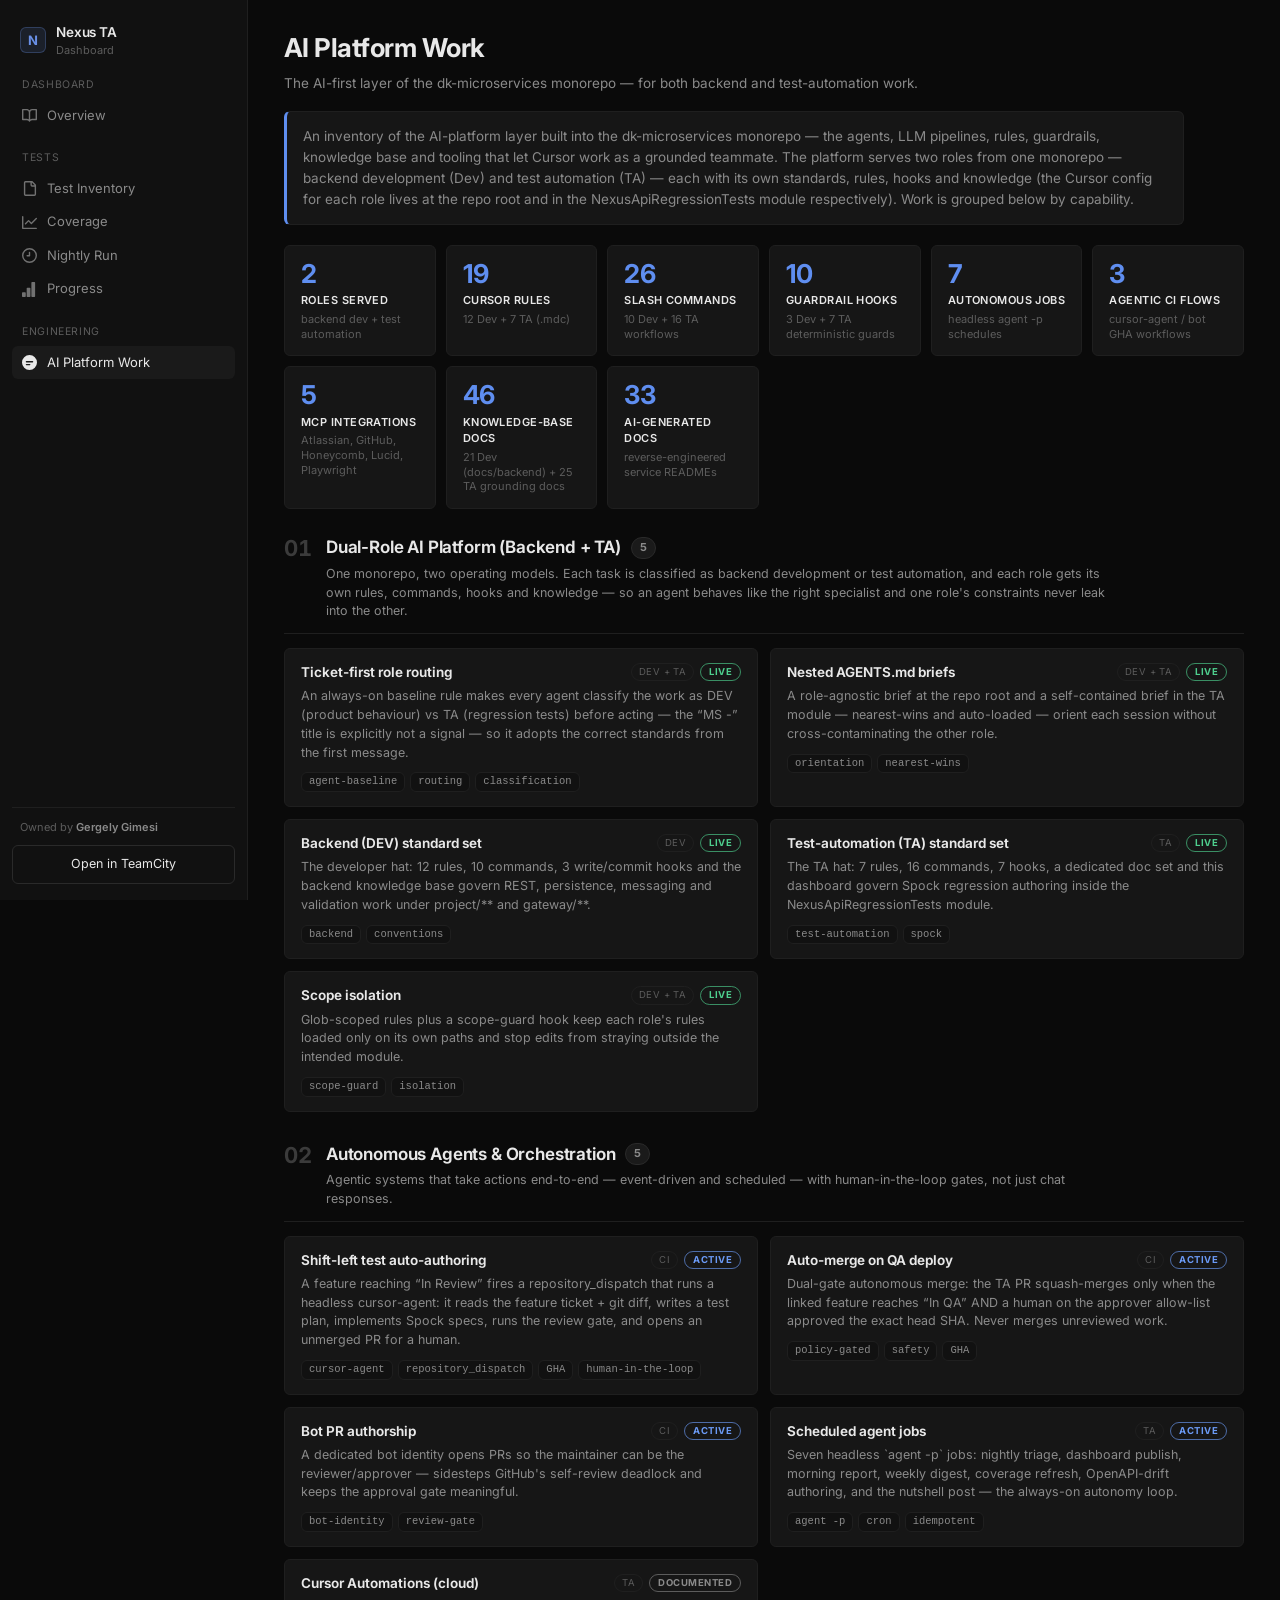
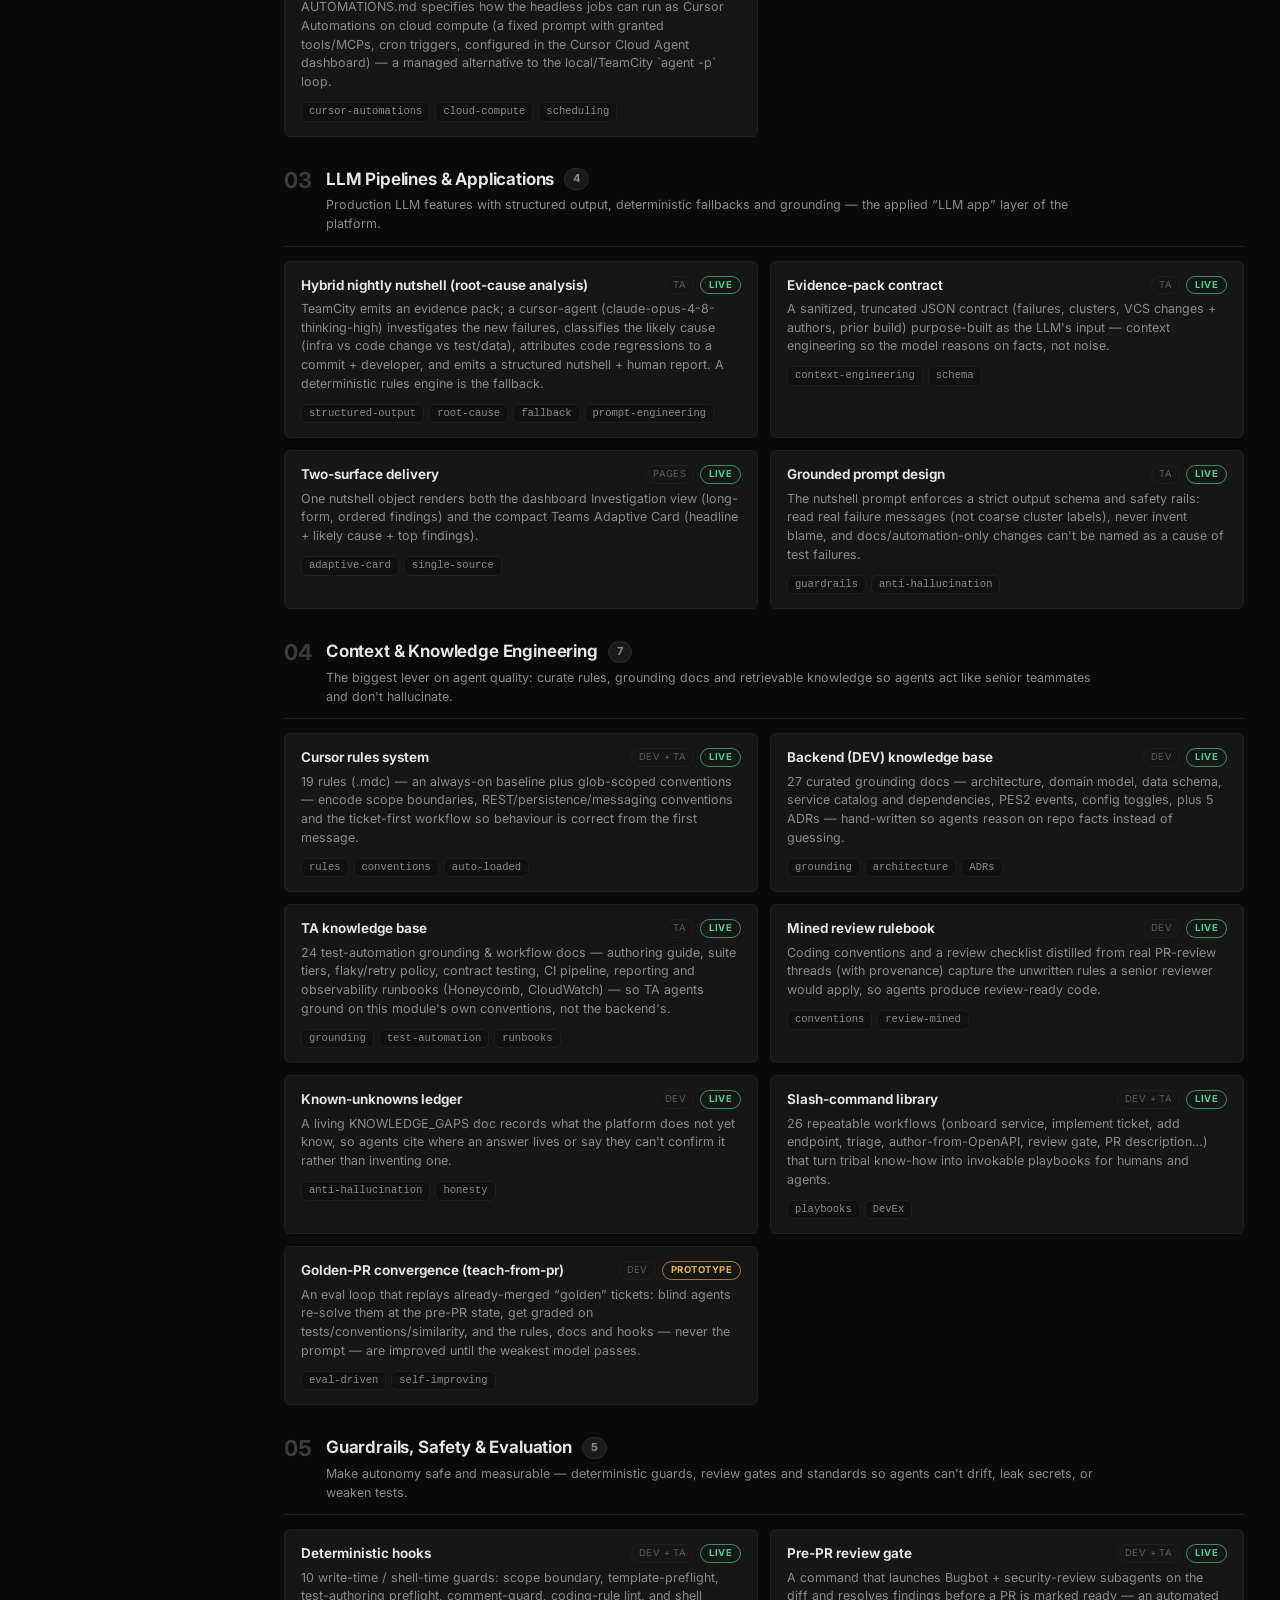
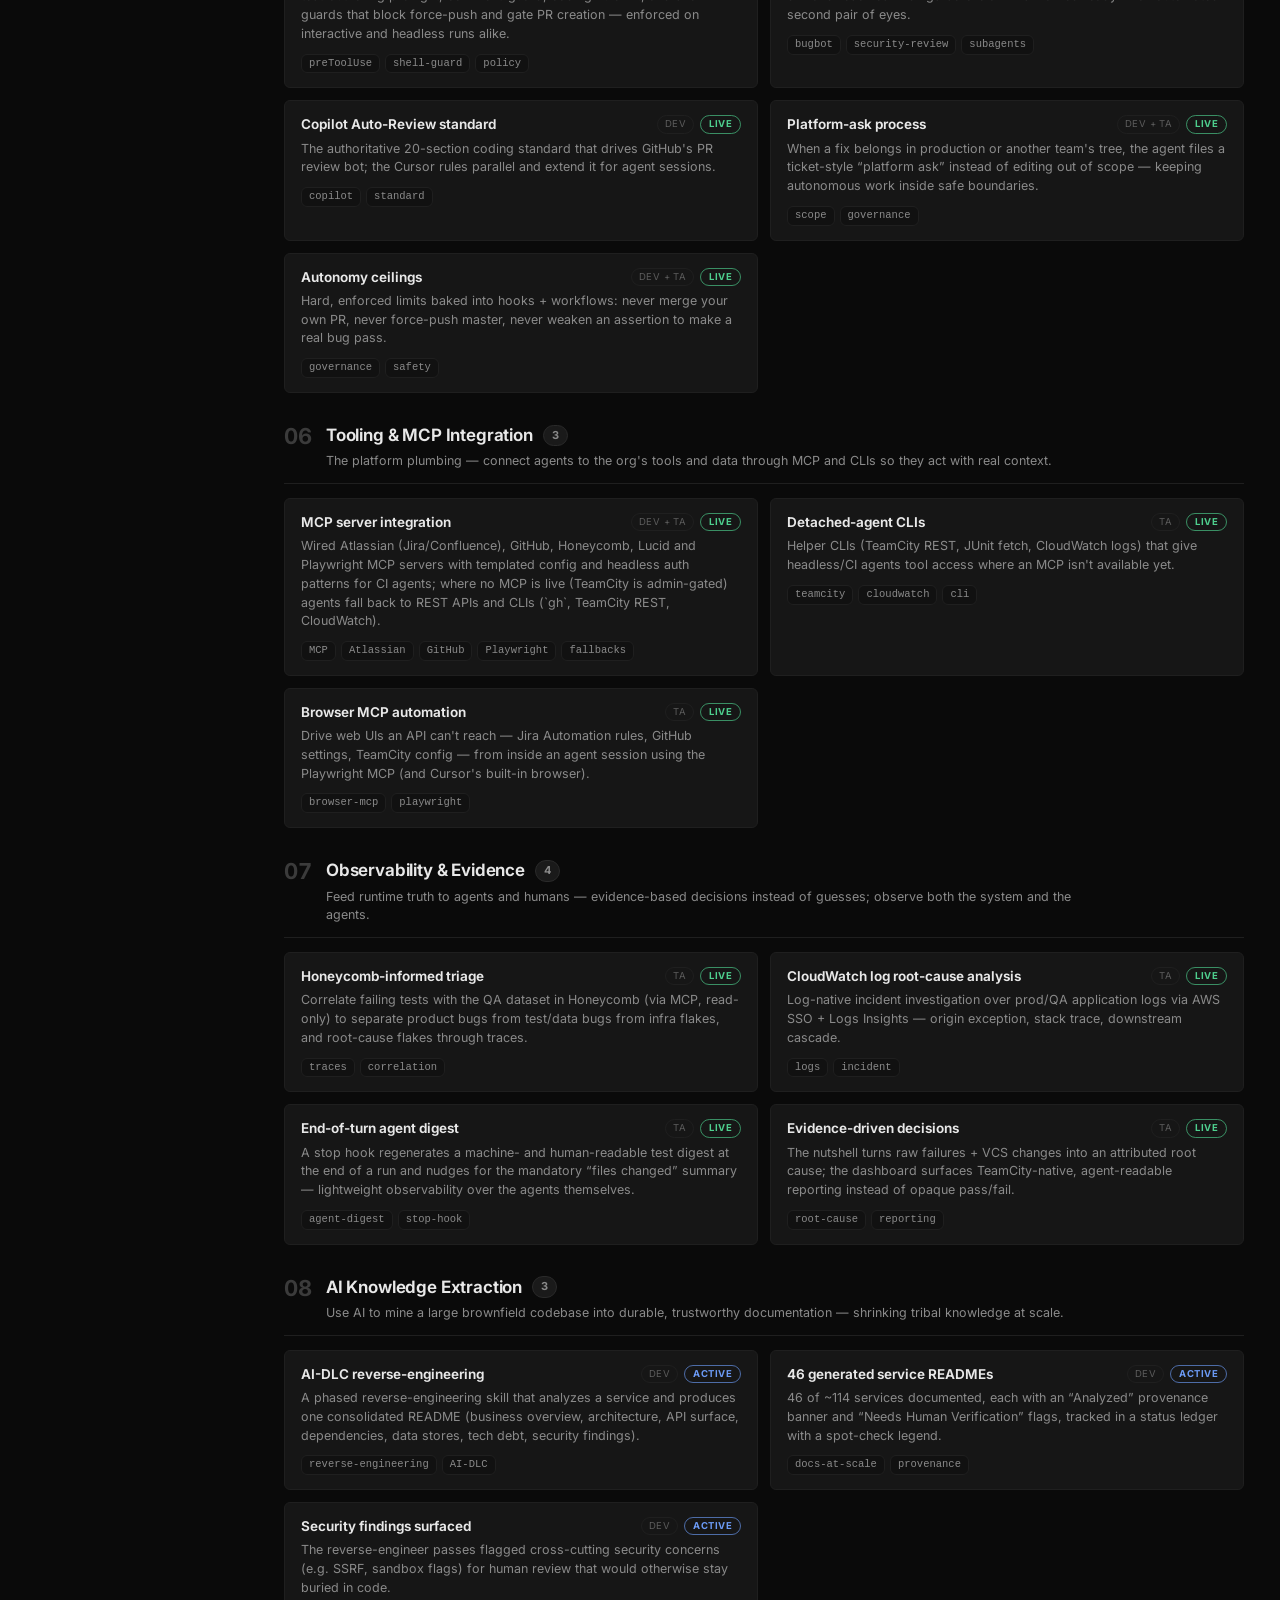
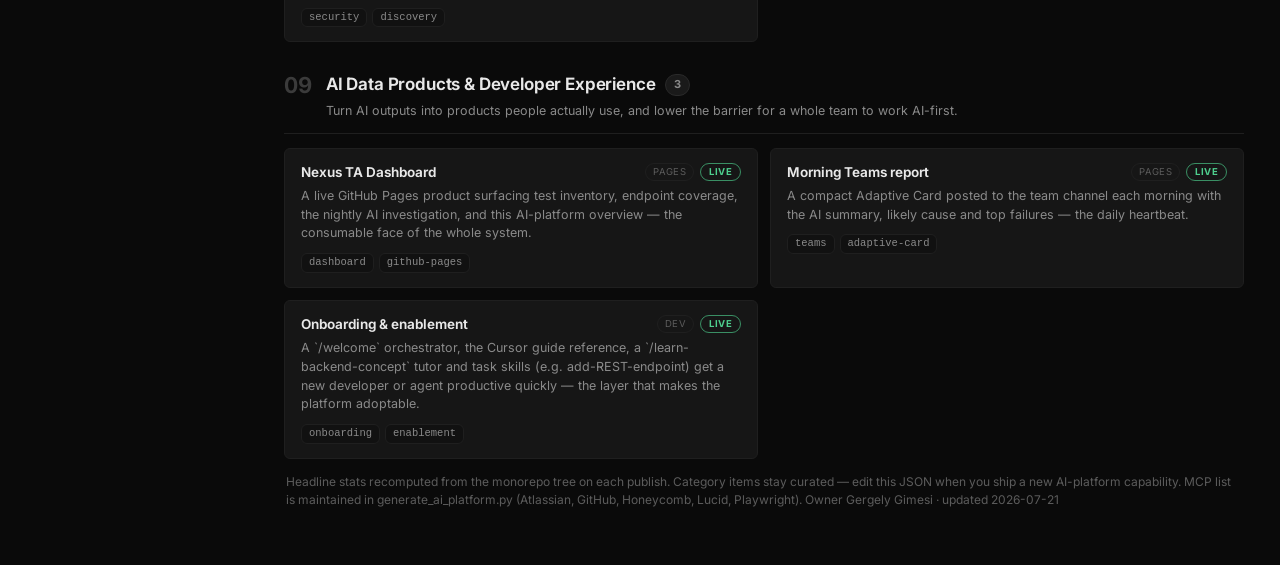
==== commit e12cc027: "Publish dashboard: vivid palette + AI status pills (NXS-13444) Co-authored-by: Cursor <cursoragent@c" ====
--- a/ai-platform.html
+++ b/ai-platform.html
@@ -8,7 +8,7 @@
   <link rel="preconnect" href="https://fonts.googleapis.com" />
   <link rel="preconnect" href="https://fonts.gstatic.com" crossorigin />
   <link href="https://fonts.googleapis.com/css2?family=Inter:wght@400;500;600;700&display=swap" rel="stylesheet" />
-  <link rel="stylesheet" href="styles.css?v=120" />
+  <link rel="stylesheet" href="styles.css?v=123" />
 </head>
 <body>
   <div class="app">
@@ -65,7 +65,7 @@
 
     <div class="nav-backdrop" id="nav-backdrop"></div>
 
-    <main class="main page-overview">
+    <main class="main page-ai-platform">
       <div class="ov-shell">
         <button class="hamburger ov-hamburger" id="nav-toggle" aria-label="Open menu">
           <svg viewBox="0 0 16 16" fill="currentColor" aria-hidden="true"><path d="M1 3.75A.75.75 0 0 1 1.75 3h12.5a.75.75 0 0 1 0 1.5H1.75A.75.75 0 0 1 1 3.75Zm0 4A.75.75 0 0 1 1.75 7h12.5a.75.75 0 0 1 0 1.5H1.75A.75.75 0 0 1 1 7.75Zm0 4A.75.75 0 0 1 1.75 11h12.5a.75.75 0 0 1 0 1.5H1.75a.75.75 0 0 1-.75-.75Z"/></svg>
--- a/styles.css
+++ b/styles.css
@@ -9,11 +9,11 @@
   --fg: #e8e8e8;
   --fg-muted: #8a8a8a;
   --fg-subtle: #5c5c5c;
-  --accent: #6c91e3;
-  --accent-soft: rgba(108, 145, 227, 0.12);
-  --green: #55b988;
-  --yellow: #caa053;
-  --red: #d27981;
+  --accent: #6990e7;
+  --accent-soft: rgba(105, 144, 231, 0.12);
+  --green: #54ba88;
+  --yellow: #cca052;
+  --red: #d4777f;
   --purple: #a883ff;
   --radius: 8px;
   --radius-sm: 6px;
@@ -79,7 +79,7 @@
   width: 26px; height: 26px;
   border-radius: var(--radius-sm);
   background: var(--accent-soft);
-  border: 1px solid rgba(108, 145, 227, 0.28);
+  border: 1px solid rgba(105, 144, 231, 0.28);
   display: grid; place-items: center;
   color: var(--accent); font-weight: 700; font-size: 13px;
   flex: 0 0 auto;
@@ -316,9 +316,9 @@
   border: 1px solid var(--border);
 }
 .inv-stack-seg { display: block; height: 100%; min-width: 2px; }
-.inv-stack-seg.is-crud { background: rgba(108, 145, 227, 0.75); }
-.inv-stack-seg.is-val { background: rgba(202, 160, 83, 0.7); }
-.inv-stack-seg.is-flow { background: rgba(85, 185, 136, 0.65); }
+.inv-stack-seg.is-crud { background: rgba(105, 144, 231, 0.75); }
+.inv-stack-seg.is-val { background: rgba(204, 160, 82, 0.7); }
+.inv-stack-seg.is-flow { background: rgba(84, 186, 136, 0.65); }
 .inv-stack-seg.is-query { background: rgba(140, 160, 200, 0.7); }
 .inv-stack-seg.is-e2e { background: rgba(196, 120, 200, 0.65); }
 .inv-stack-seg.is-other { background: rgba(90, 90, 96, 0.7); }
@@ -341,9 +341,9 @@
   border-radius: 2px;
   flex: 0 0 auto;
 }
-.inv-stack-dot.is-crud { background: rgba(108, 145, 227, 0.8); }
-.inv-stack-dot.is-val { background: rgba(202, 160, 83, 0.8); }
-.inv-stack-dot.is-flow { background: rgba(85, 185, 136, 0.75); }
+.inv-stack-dot.is-crud { background: rgba(105, 144, 231, 0.8); }
+.inv-stack-dot.is-val { background: rgba(204, 160, 82, 0.8); }
+.inv-stack-dot.is-flow { background: rgba(84, 186, 136, 0.75); }
 .inv-stack-dot.is-query { background: rgba(140, 160, 200, 0.8); }
 .inv-stack-dot.is-e2e { background: rgba(196, 120, 200, 0.75); }
 .inv-stack-dot.is-other { background: rgba(90, 90, 96, 0.8); }
@@ -578,22 +578,22 @@
 }
 .toolbtn.is-copied {
   color: var(--green);
-  border-color: rgba(85, 185, 136, 0.35);
+  border-color: rgba(84, 186, 136, 0.35);
   background: transparent;
 }
 .toolbtn.is-copied:hover {
   color: var(--green);
-  border-color: rgba(85, 185, 136, 0.5);
+  border-color: rgba(84, 186, 136, 0.5);
   background: var(--panel-2);
 }
 .toolbtn.is-copy-failed {
   color: var(--red);
-  border-color: rgba(210, 121, 129, 0.35);
+  border-color: rgba(212, 119, 127, 0.35);
   background: transparent;
 }
 .toolbtn.is-copy-failed:hover {
   color: var(--red);
-  border-color: rgba(210, 121, 129, 0.5);
+  border-color: rgba(212, 119, 127, 0.5);
   background: var(--panel-2);
 }
 
@@ -761,7 +761,7 @@
 .case-row.is-run-failed,
 .case-group.is-run-failed > .case-header {
   background: transparent;
-  box-shadow: inset 2px 0 0 rgba(210, 121, 129, 0.55);
+  box-shadow: inset 2px 0 0 rgba(212, 119, 127, 0.55);
 }
 .case-row.is-run-failed:hover,
 .case-group.is-run-failed > .case-header:hover {
@@ -774,7 +774,7 @@
 }
 .case-row.is-run-muted,
 .case-group.is-run-muted > .case-header {
-  box-shadow: inset 2px 0 0 rgba(202, 160, 83, 0.4);
+  box-shadow: inset 2px 0 0 rgba(204, 160, 82, 0.4);
 }
 .run-status-bar,
 .run-legend {
@@ -828,17 +828,17 @@
 .run-legend-btn.active[data-run-status="passed"] {
   color: var(--green);
   background: transparent;
-  border-color: rgba(85, 185, 136, 0.35);
+  border-color: rgba(84, 186, 136, 0.35);
 }
 .run-legend-btn.active[data-run-status="failed"] {
   color: var(--red);
   background: transparent;
-  border-color: rgba(210, 121, 129, 0.35);
+  border-color: rgba(212, 119, 127, 0.35);
 }
 .run-legend-btn.active[data-run-status="muted"] {
   color: var(--yellow);
   background: transparent;
-  border-color: rgba(202, 160, 83, 0.35);
+  border-color: rgba(204, 160, 82, 0.35);
 }
 .run-legend-btn.active[data-run-status="ignored"] {
   color: var(--fg);
@@ -890,7 +890,7 @@
   text-transform: uppercase;
   letter-spacing: 0.04em;
   color: var(--yellow);
-  border: 1px solid rgba(202, 160, 83, 0.28);
+  border: 1px solid rgba(204, 160, 82, 0.28);
   border-radius: 999px;
   padding: 0 7px;
   white-space: nowrap;
@@ -900,7 +900,7 @@
 .case-group.is-ignored .case-name {
   color: var(--fg-muted);
   text-decoration: line-through;
-  text-decoration-color: rgba(202, 160, 83, 0.45);
+  text-decoration-color: rgba(204, 160, 82, 0.45);
 }
 .case-row.is-ignored,
 .case-group.is-ignored > .case-header {
@@ -936,7 +936,7 @@
 .tag-more:hover { color: var(--fg); border-color: var(--border-strong); }
 .tag-more[aria-expanded="true"] {
   color: var(--accent);
-  border-color: rgba(108, 145, 227, 0.35);
+  border-color: rgba(105, 144, 231, 0.35);
   background: transparent;
 }
 .tag-popover {
@@ -985,7 +985,7 @@
   border-color: var(--border-strong);
   background: var(--panel-2);
 }
-.tag-label:focus-visible { outline: 1px solid rgba(108, 145, 227, 0.4); outline-offset: 1px; }
+.tag-label:focus-visible { outline: 1px solid rgba(105, 144, 231, 0.4); outline-offset: 1px; }
 .tag-label .tag-text {
   min-width: 0;
   overflow: hidden;
@@ -1006,7 +1006,7 @@
 }
 .tag-label.copied {
   color: var(--green);
-  border-color: rgba(85, 185, 136, .35);
+  border-color: rgba(84, 186, 136, .35);
   background: transparent;
 }
 .tag-label.copied .tag-copy-icon { display: none; }
@@ -1023,11 +1023,11 @@
 }
 .type-Validation {
   color: var(--red);
-  border-color: rgba(210, 121, 129, 0.28);
+  border-color: rgba(212, 119, 127, 0.28);
 }
 .type-CRUD {
   color: var(--accent);
-  border-color: rgba(108, 145, 227, 0.28);
+  border-color: rgba(105, 144, 231, 0.28);
 }
 .type-Query {
   color: #6aaf9a;
@@ -1039,7 +1039,7 @@
 }
 .type-API\.regression {
   color: var(--green);
-  border-color: rgba(85, 185, 136, 0.28);
+  border-color: rgba(84, 186, 136, 0.28);
 }
 
 /* Spec body owns the shared tracks; rows/groups subgrid into them */
@@ -1110,7 +1110,7 @@
   display: none;
   padding: 6px 16px 10px 42px;
   background: #050505; /* darkest — steps sit below the case title */
-  border-left: 2px solid rgba(108, 145, 227, 0.16);
+  border-left: 2px solid rgba(105, 144, 231, 0.16);
 }
 .step-list {
   list-style: none;
@@ -1209,9 +1209,9 @@
   border: 1px solid var(--border);
 }
 .cov-stack-seg { display: block; height: 100%; min-width: 2px; }
-.cov-stack-seg.is-ok { background: rgba(85, 185, 136, 0.7); }
-.cov-stack-seg.is-new { background: rgba(202, 160, 83, 0.65); }
-.cov-stack-seg.is-gap { background: rgba(210, 121, 129, 0.55); }
+.cov-stack-seg.is-ok { background: rgba(84, 186, 136, 0.7); }
+.cov-stack-seg.is-new { background: rgba(204, 160, 82, 0.65); }
+.cov-stack-seg.is-gap { background: rgba(212, 119, 127, 0.55); }
 .cov-stack-seg.is-dep { background: rgba(90, 90, 96, 0.7); }
 .cov-stack-keys {
   display: flex;
@@ -1232,9 +1232,9 @@
   border-radius: 2px;
   flex: 0 0 auto;
 }
-.cov-stack-dot.is-ok { background: rgba(85, 185, 136, 0.75); }
-.cov-stack-dot.is-new { background: rgba(202, 160, 83, 0.75); }
-.cov-stack-dot.is-gap { background: rgba(210, 121, 129, 0.7); }
+.cov-stack-dot.is-ok { background: rgba(84, 186, 136, 0.75); }
+.cov-stack-dot.is-new { background: rgba(204, 160, 82, 0.75); }
+.cov-stack-dot.is-gap { background: rgba(212, 119, 127, 0.7); }
 .cov-stack-dot.is-dep { background: rgba(90, 90, 96, 0.8); }
 
 .cov-tabs {
@@ -1335,12 +1335,12 @@
 }
 .cov-risk-high {
   color: var(--red);
-  border-color: rgba(210, 121, 129, 0.28);
+  border-color: rgba(212, 119, 127, 0.28);
   background: transparent;
 }
 .cov-risk-medium {
   color: var(--yellow);
-  border-color: rgba(202, 160, 83, 0.28);
+  border-color: rgba(204, 160, 82, 0.28);
   background: transparent;
 }
 .cov-risk-low {
@@ -1446,9 +1446,9 @@
   color: var(--fg-muted);
   white-space: nowrap;
 }
-.cov-pill-ok { color: var(--green); border-color: rgba(85, 185, 136, 0.28); }
-.cov-pill-gap { color: var(--red); border-color: rgba(210, 121, 129, 0.28); }
-.cov-pill-new { color: var(--yellow); border-color: rgba(202, 160, 83, 0.28); }
+.cov-pill-ok { color: var(--green); border-color: rgba(84, 186, 136, 0.28); }
+.cov-pill-gap { color: var(--red); border-color: rgba(212, 119, 127, 0.28); }
+.cov-pill-new { color: var(--yellow); border-color: rgba(204, 160, 82, 0.28); }
 .cov-pill-dep { color: var(--fg-subtle); }
 
 .cov-quality-section { margin-bottom: 22px; }
@@ -1553,7 +1553,7 @@
 }
 .checklist .check.done {
   background: transparent;
-  border-color: rgba(108, 145, 227, 0.28);
+  border-color: rgba(105, 144, 231, 0.28);
   color: var(--accent);
 }
 .checklist .item-title { font-weight: 500; }
@@ -1737,12 +1737,12 @@
 .ov-btn-primary {
   background: var(--accent-soft);
   color: var(--accent);
-  border-color: rgba(108, 145, 227, 0.3);
+  border-color: rgba(105, 144, 231, 0.3);
 }
 .ov-btn-primary:hover {
-  background: rgba(108, 145, 227, 0.18);
-  border-color: rgba(108, 145, 227, 0.45);
-  color: #8aa8e8;
+  background: rgba(105, 144, 231, 0.18);
+  border-color: rgba(105, 144, 231, 0.45);
+  color: #8eacf0;
 }
 .ov-btn-ghost {
   background: transparent;
@@ -1823,15 +1823,15 @@
 }
 .ov-nightly-status.ok {
   color: var(--green);
-  border-color: rgba(85, 185, 136, 0.3);
+  border-color: rgba(84, 186, 136, 0.3);
 }
 .ov-nightly-status.bad {
   color: var(--red);
-  border-color: rgba(210, 121, 129, 0.32);
+  border-color: rgba(212, 119, 127, 0.32);
 }
 .ov-nightly-status.mid {
   color: var(--yellow);
-  border-color: rgba(202, 160, 83, 0.32);
+  border-color: rgba(204, 160, 82, 0.32);
 }
 .ny-nutshell {
   display: block;
@@ -1852,9 +1852,9 @@
   padding: 12px 14px;
   margin-bottom: 12px;
 }
-.ny-nutshell-ok { border-color: rgba(85, 185, 136, 0.22); }
-.ny-nutshell-warn { border-color: rgba(202, 160, 83, 0.28); }
-.ny-nutshell-bad { border-color: rgba(210, 121, 129, 0.28); }
+.ny-nutshell-ok { border-color: rgba(84, 186, 136, 0.22); }
+.ny-nutshell-warn { border-color: rgba(204, 160, 82, 0.28); }
+.ny-nutshell-bad { border-color: rgba(212, 119, 127, 0.28); }
 .ny-nutshell-label {
   font-size: 11px;
   font-weight: 600;
@@ -1967,19 +1967,19 @@
   color: var(--fg-muted);
   line-height: 1.5;
 }
-.ny-cause-badge.ny-cause-infra { color: var(--yellow); border-color: rgba(202, 160, 83, 0.35); }
-.ny-cause-badge.ny-cause-code { color: var(--red); border-color: rgba(210, 121, 129, 0.35); }
-.ny-cause-badge.ny-cause-test { color: var(--accent); border-color: rgba(108, 145, 227, 0.35); }
-.ny-cause-badge.ny-cause-mixed { color: var(--yellow); border-color: rgba(202, 160, 83, 0.35); }
+.ny-cause-badge.ny-cause-infra { color: var(--yellow); border-color: rgba(204, 160, 82, 0.35); }
+.ny-cause-badge.ny-cause-code { color: var(--red); border-color: rgba(212, 119, 127, 0.35); }
+.ny-cause-badge.ny-cause-test { color: var(--accent); border-color: rgba(105, 144, 231, 0.35); }
+.ny-cause-badge.ny-cause-mixed { color: var(--yellow); border-color: rgba(204, 160, 82, 0.35); }
 .ny-cause-text {
   color: var(--fg);
   font-size: 13.5px;
   line-height: 1.5;
 }
-.ny-cause-infra { border-left-color: rgba(202, 160, 83, 0.55); }
-.ny-cause-code { border-left-color: rgba(210, 121, 129, 0.55); }
-.ny-cause-test { border-left-color: rgba(108, 145, 227, 0.55); }
-.ny-cause-mixed { border-left-color: rgba(202, 160, 83, 0.55); }
+.ny-cause-infra { border-left-color: rgba(204, 160, 82, 0.55); }
+.ny-cause-code { border-left-color: rgba(212, 119, 127, 0.55); }
+.ny-cause-test { border-left-color: rgba(105, 144, 231, 0.55); }
+.ny-cause-mixed { border-left-color: rgba(204, 160, 82, 0.55); }
 .ny-nutshell-cause-line {
   font-size: 13px;
   line-height: 1.45;
@@ -2193,14 +2193,14 @@
   border-radius: var(--radius-sm);
   background: var(--panel-2);
   border: 1px solid var(--border);
-  border-left: 2px solid rgba(210, 121, 129, 0.55);
+  border-left: 2px solid rgba(212, 119, 127, 0.55);
   text-decoration: none;
   color: inherit;
   transition: border-color .12s ease, background .12s ease;
 }
 .ny-fail-link:hover {
   border-color: var(--border-strong);
-  border-left-color: rgba(210, 121, 129, 0.75);
+  border-left-color: rgba(212, 119, 127, 0.75);
   background: var(--panel-hover);
 }
 .ny-fail-name-row {
@@ -2236,7 +2236,7 @@
   font-family: var(--font);
   color: var(--red);
   background: transparent;
-  border: 1px solid rgba(210, 121, 129, 0.35);
+  border: 1px solid rgba(212, 119, 127, 0.35);
 }
 .ny-fail-class {
   font-size: 11px;
@@ -2252,9 +2252,9 @@
 .ny-fail-go { display: none; }
 .case-group.case-deep-link > .case-header,
 .case-row.case-deep-link {
-  outline: 1px solid rgba(108, 145, 227, 0.3);
+  outline: 1px solid rgba(105, 144, 231, 0.3);
   background: transparent;
-  box-shadow: inset 2px 0 0 rgba(108, 145, 227, 0.45);
+  box-shadow: inset 2px 0 0 rgba(105, 144, 231, 0.45);
 }
 .topbar-right { display: flex; align-items: center; gap: 8px; }
 .panel {
@@ -2728,7 +2728,7 @@
   grid-template-columns: 1fr 1fr;
 }
 .ov-prog-type-track span {
-  background: rgba(108, 145, 227, 0.5);
+  background: rgba(105, 144, 231, 0.5);
 }
 
 /* AI Platform: stacked to fill the card */
@@ -2816,7 +2816,7 @@
   display: block;
   height: 100%;
   border-radius: 999px;
-  background: rgba(85, 185, 136, 0.55);
+  background: rgba(84, 186, 136, 0.55);
 }
 @media (max-width: 960px) {
   .ov-split { grid-template-columns: 1fr; }
@@ -2844,6 +2844,16 @@
 /* ============================================================
    AI Platform Work tab
    ============================================================ */
+.page-ai-platform {
+  background: var(--bg);
+  overflow-x: clip;
+  /* Slightly punchier status/accent colors than sitewide — no tinted fills */
+  --accent: #5f8ef0;
+  --accent-soft: rgba(95, 142, 240, 0.12);
+  --green: #4ecf8e;
+  --red: #e06c75;
+  --yellow: #d6a34a;
+}
 .aip-head { margin-bottom: 18px; }
 .aip-title {
   font-size: 26px;
@@ -3010,10 +3020,20 @@
   border: 1px solid var(--fg-subtle);
   color: var(--fg-muted);
   white-space: nowrap;
-}
-.aip-status-live { color: var(--green); border-color: rgba(85, 185, 136, 0.35); }
-.aip-status-active { color: var(--accent); border-color: rgba(108, 145, 227, 0.35); }
-.aip-status-proto { color: var(--yellow); border-color: rgba(202, 160, 83, 0.35); }
+  background: transparent;
+}
+.aip-status-live {
+  color: #4ecf8e;
+  border-color: rgba(78, 207, 142, 0.65);
+}
+.aip-status-active {
+  color: #6b9af5;
+  border-color: rgba(107, 154, 245, 0.65);
+}
+.aip-status-proto {
+  color: #e0b14e;
+  border-color: rgba(224, 177, 78, 0.65);
+}
 .aip-item-sum {
   margin: 0;
   color: var(--fg-muted);
@@ -3183,7 +3203,7 @@
   width: 100%;
   max-width: 28px;
   border-radius: 4px 4px 2px 2px;
-  background: rgba(108, 145, 227, 0.55);
+  background: rgba(105, 144, 231, 0.55);
   min-height: 2px;
 }
 .prog-week-n {
@@ -3300,7 +3320,7 @@
   font-size: 10.5px;
   font-family: var(--mono);
   color: var(--accent);
-  border: 1px solid rgba(108, 145, 227, 0.28);
+  border: 1px solid rgba(105, 144, 231, 0.28);
   border-radius: 999px;
   padding: 0 7px;
 }
@@ -3319,7 +3339,7 @@
   border-radius: 999px;
   padding: 0 7px;
 }
-.prog-add-gone { color: var(--yellow); border-color: rgba(202, 160, 83, 0.28); }
+.prog-add-gone { color: var(--yellow); border-color: rgba(204, 160, 82, 0.28); }
 .prog-rank {
   list-style: none;
   margin: 0;
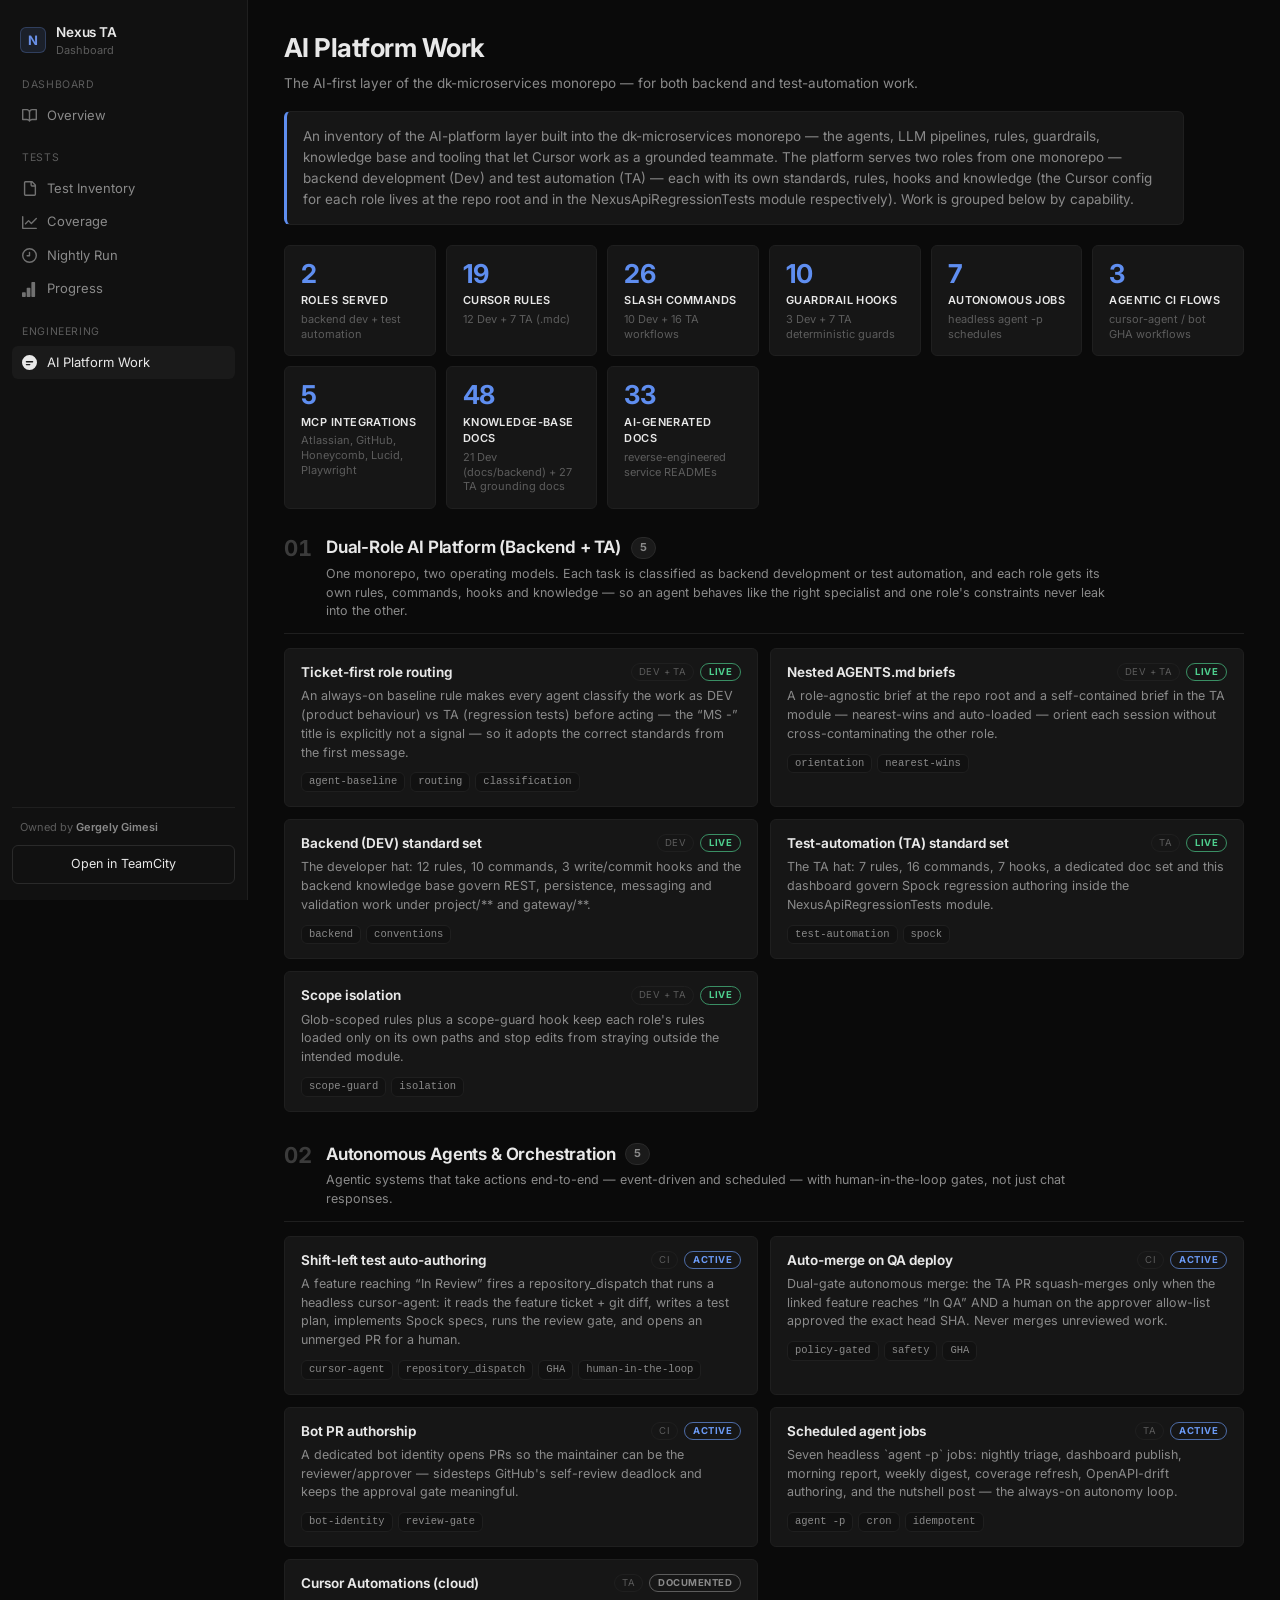
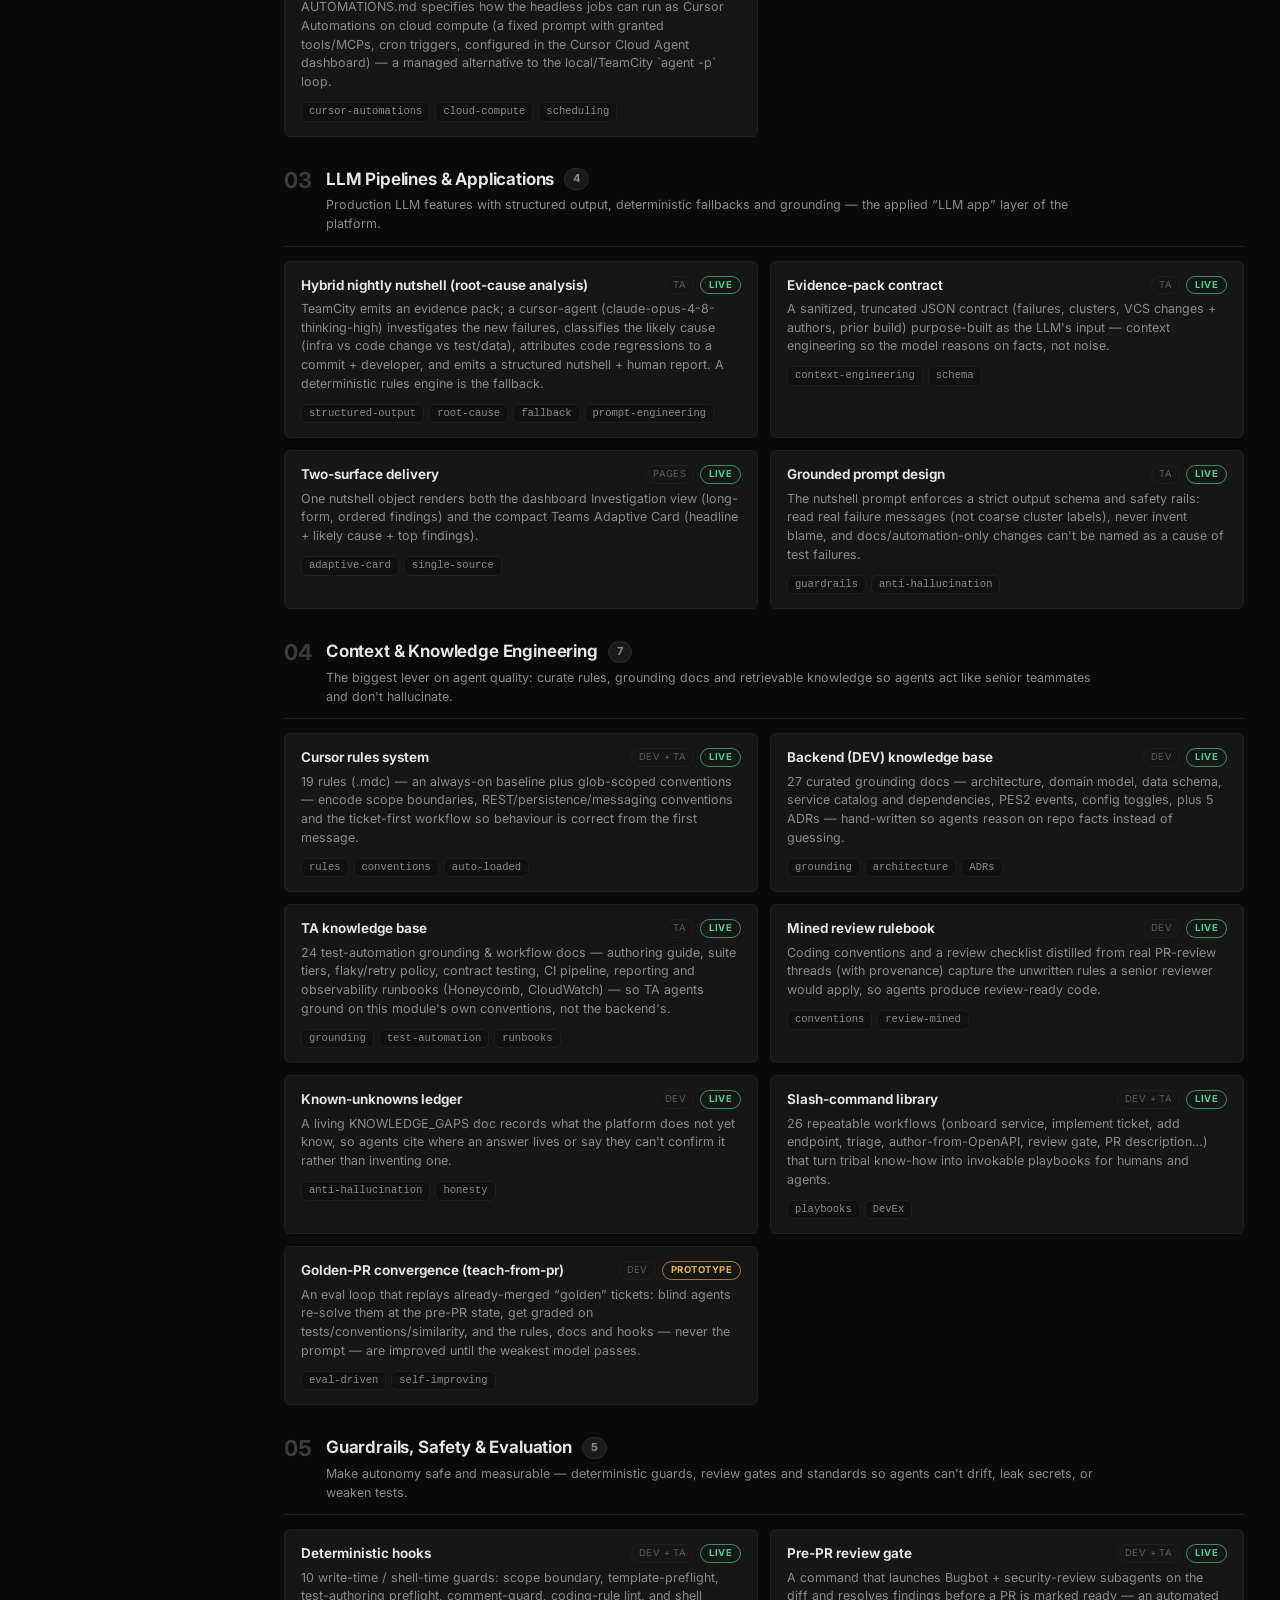
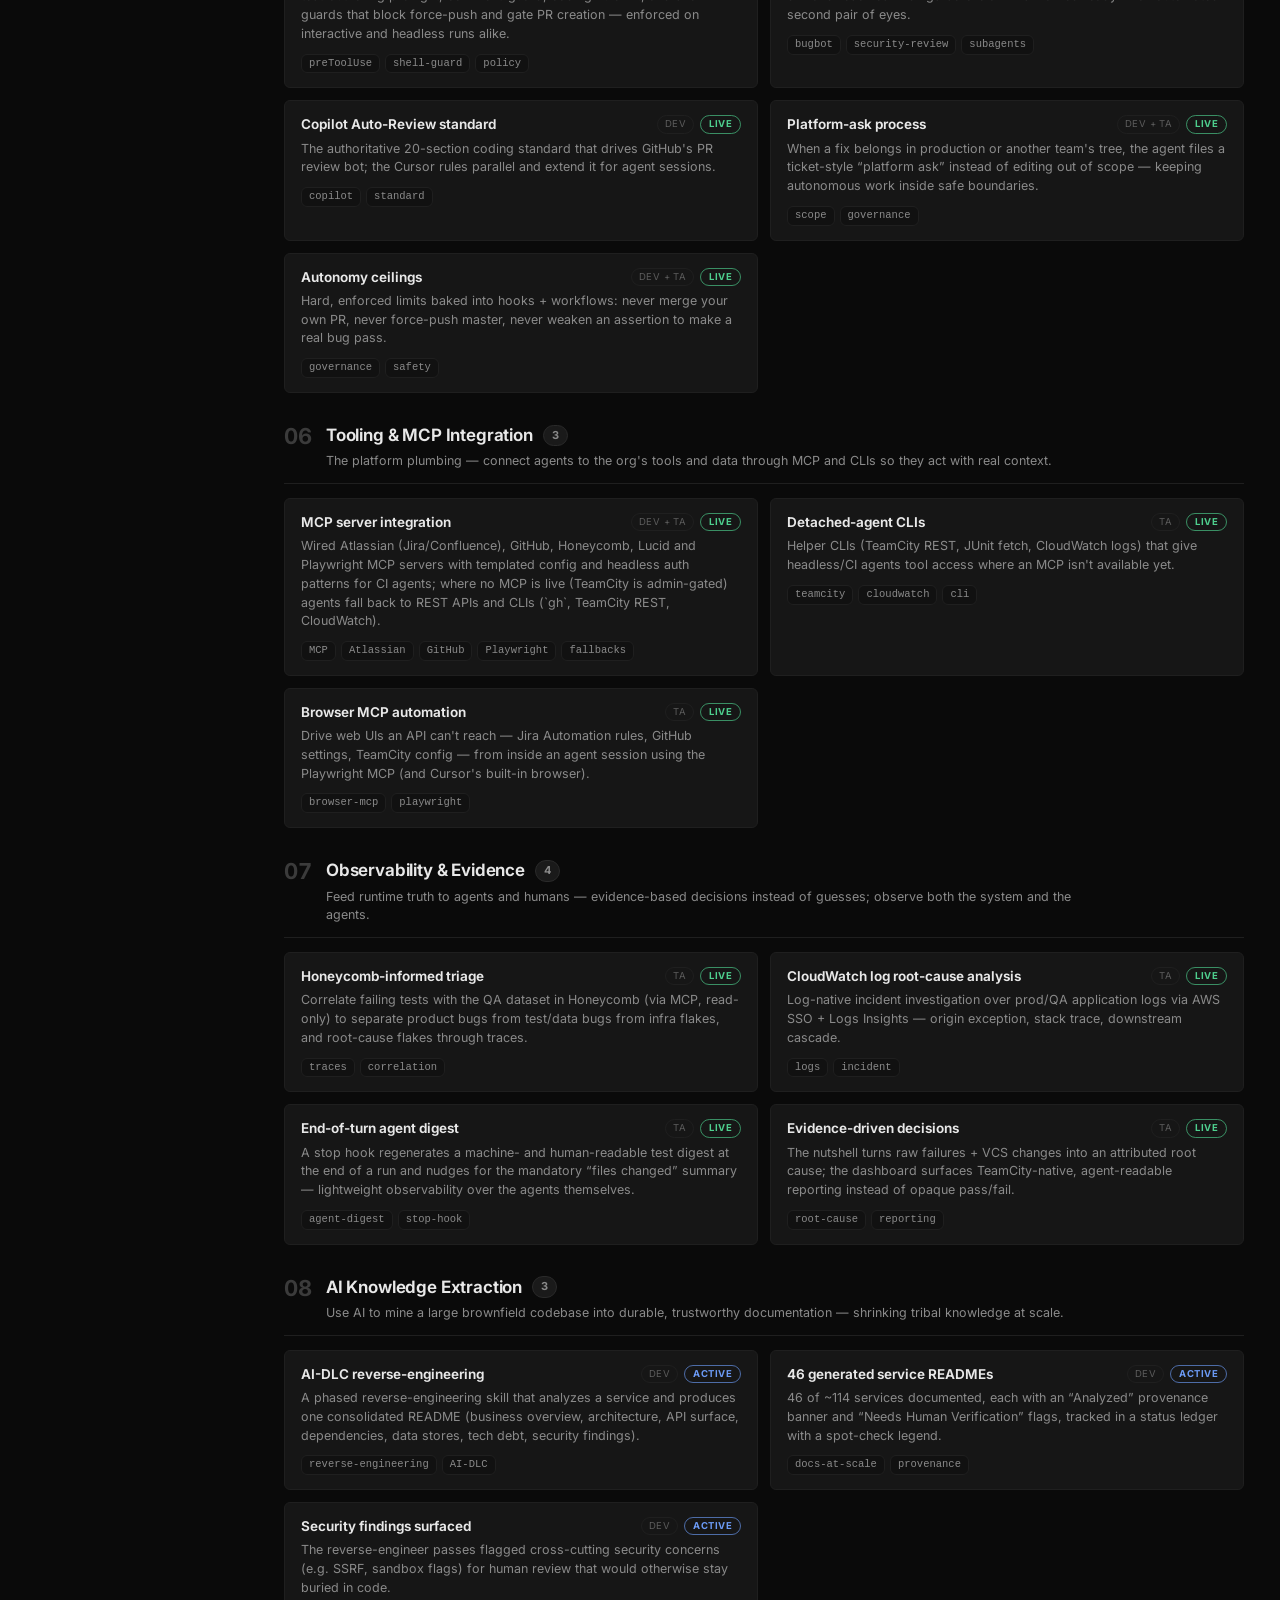
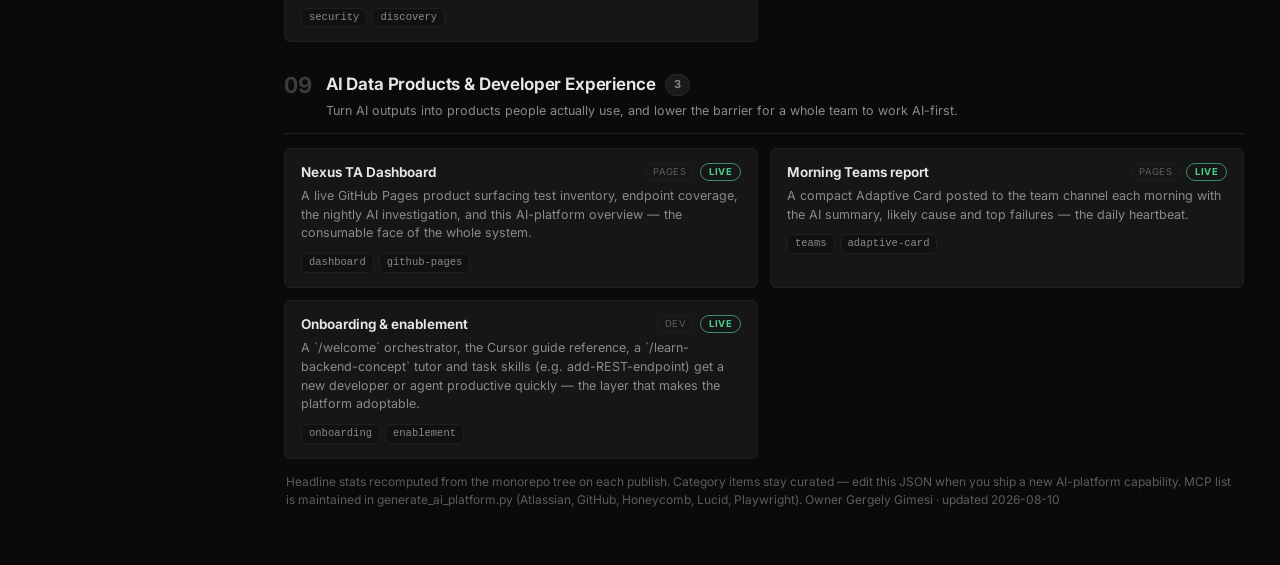
==== commit 782b455b: "Publish dashboard: refresh data (2026-08-10T07:39Z)" ====
--- a/ai-platform.html
+++ b/ai-platform.html
@@ -57,7 +57,7 @@
       </nav>
       <div class="sidebar-bottom">
         <div class="sidebar-owner">Owned by <strong>Gergely Gimesi</strong></div>
-        <a class="invite" href="https://teamcity.dynata.com/buildConfiguration/Dk_Microservices_UnifiedApi_NexusApiRegressionGeriTestsJ16_CompileUnitTestAndGeneratePactsAndSt?mode=builds" target="_blank" rel="noopener">
+        <a class="invite" href="https://teamcity.dynata.com/buildConfiguration/Dk_Microservices_Gateways_NexusApi_RegressionTestQa_Nightly?mode=builds" target="_blank" rel="noopener">
           Open in TeamCity
         </a>
       </div>
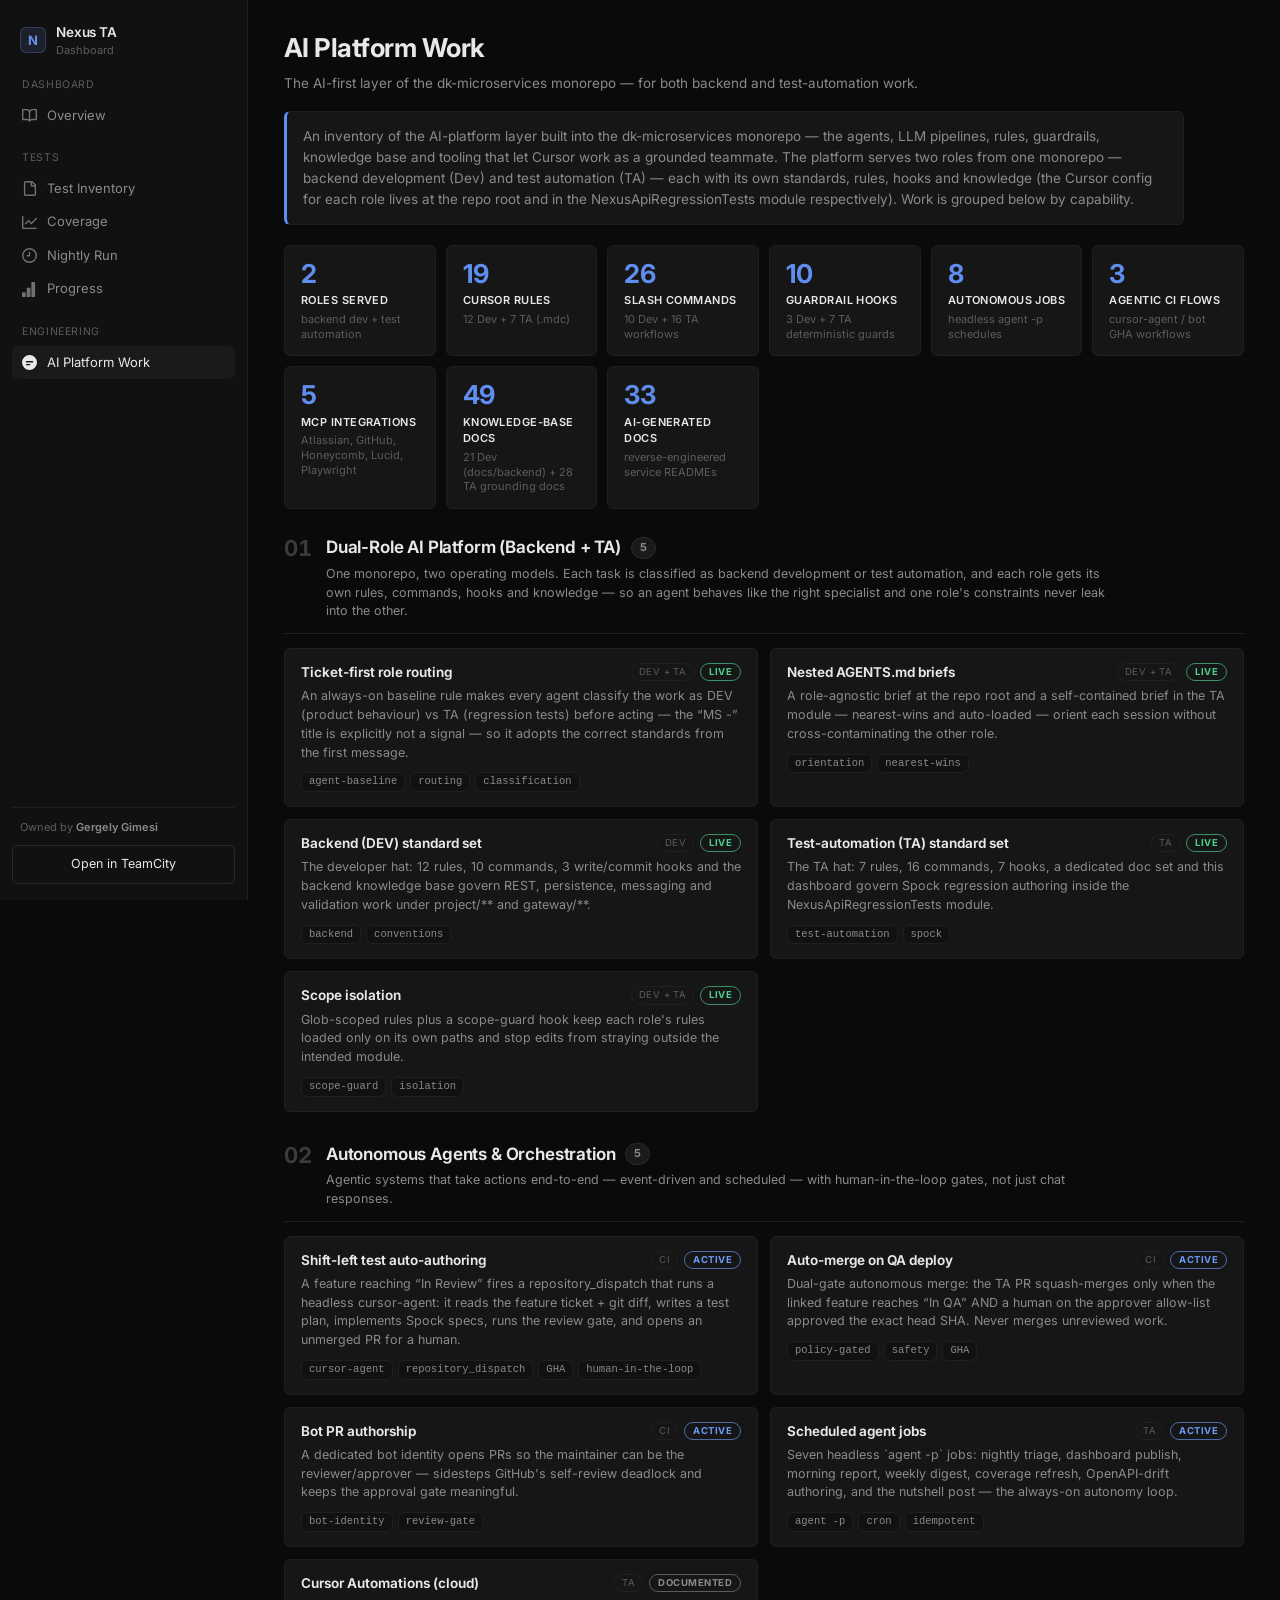
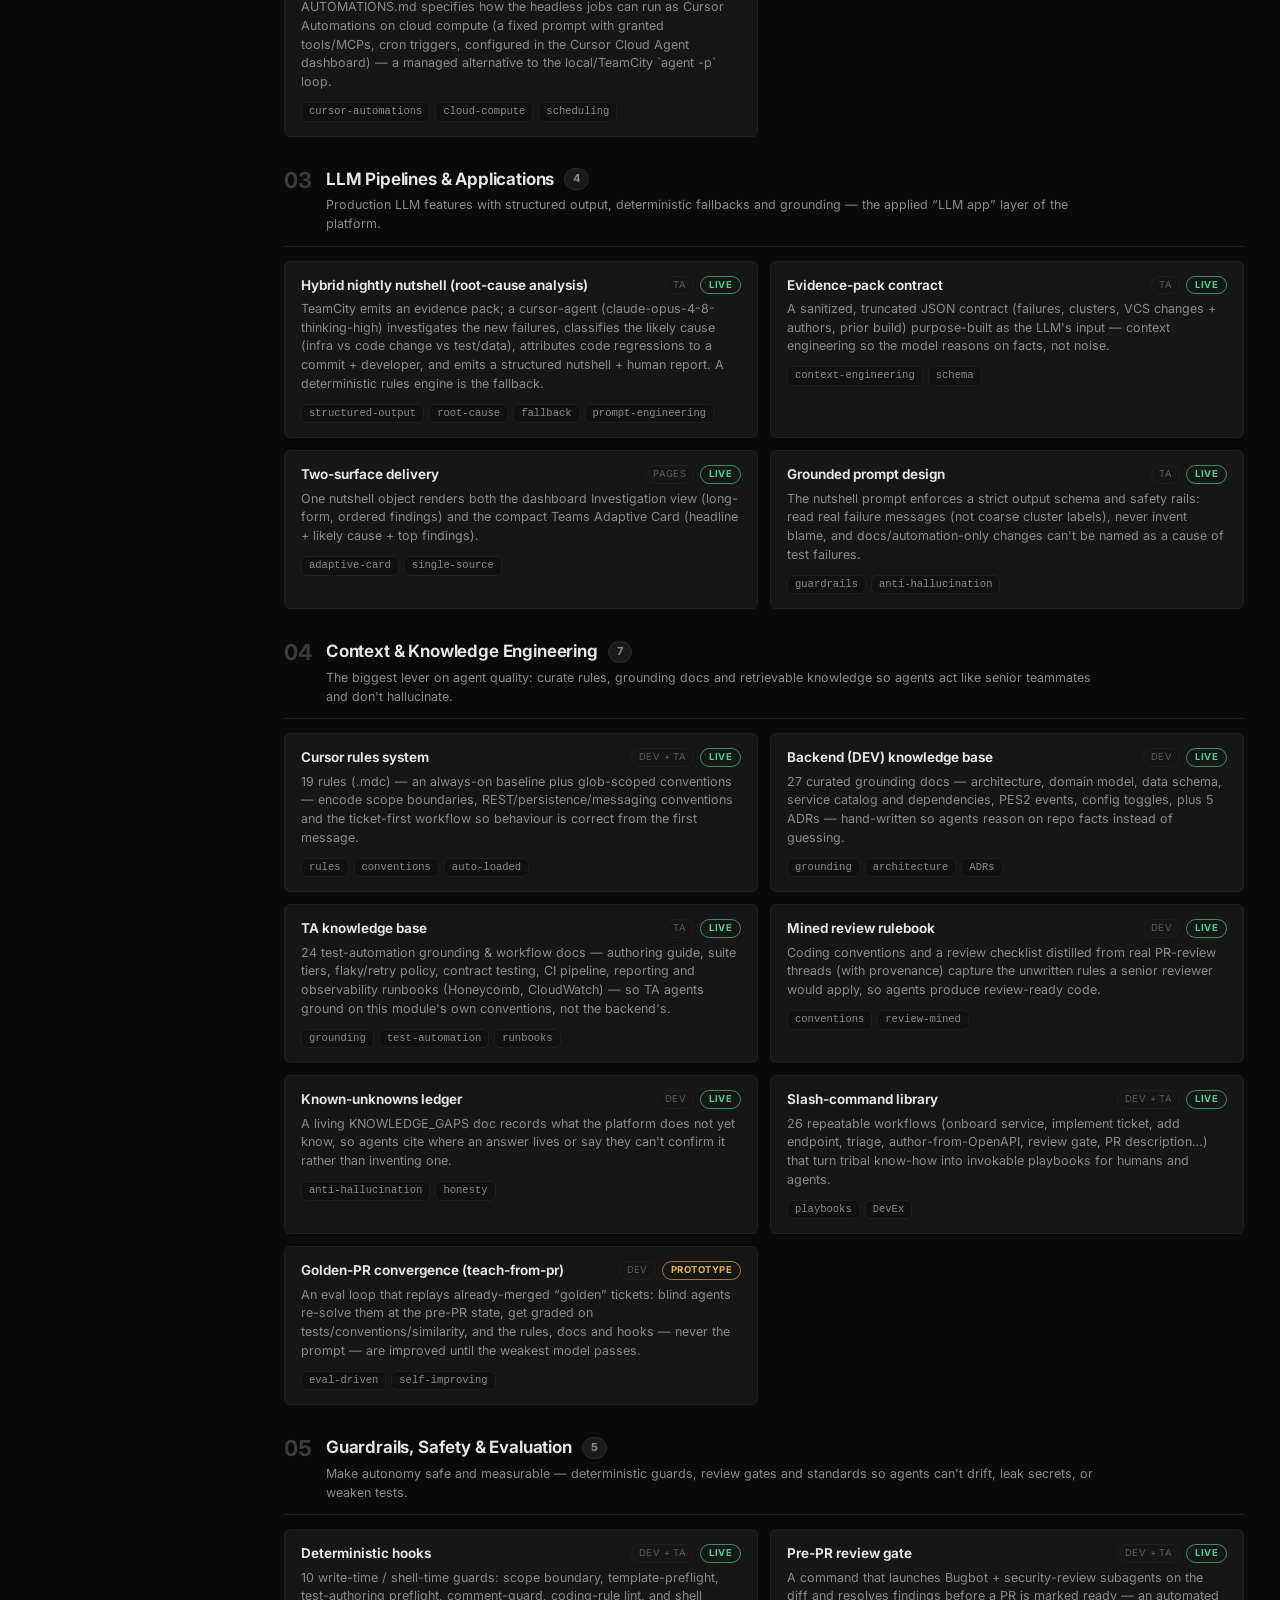
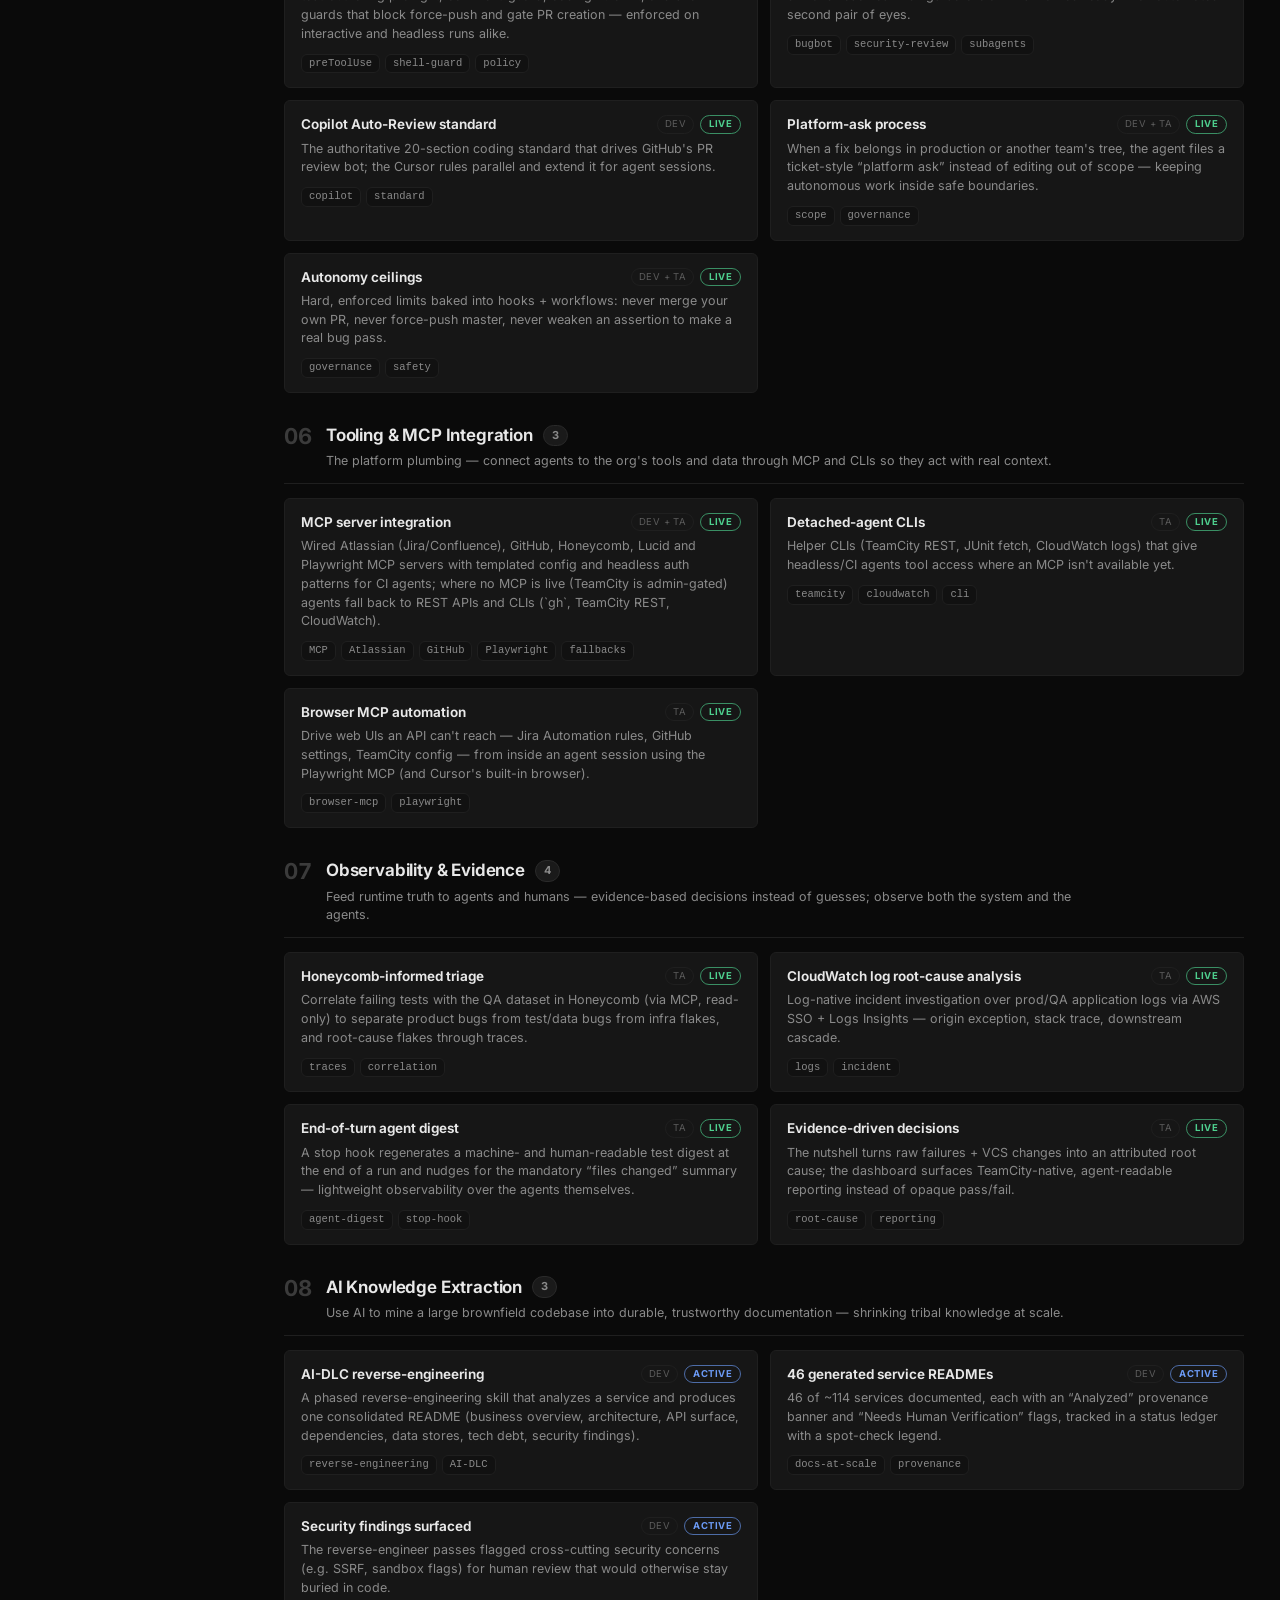
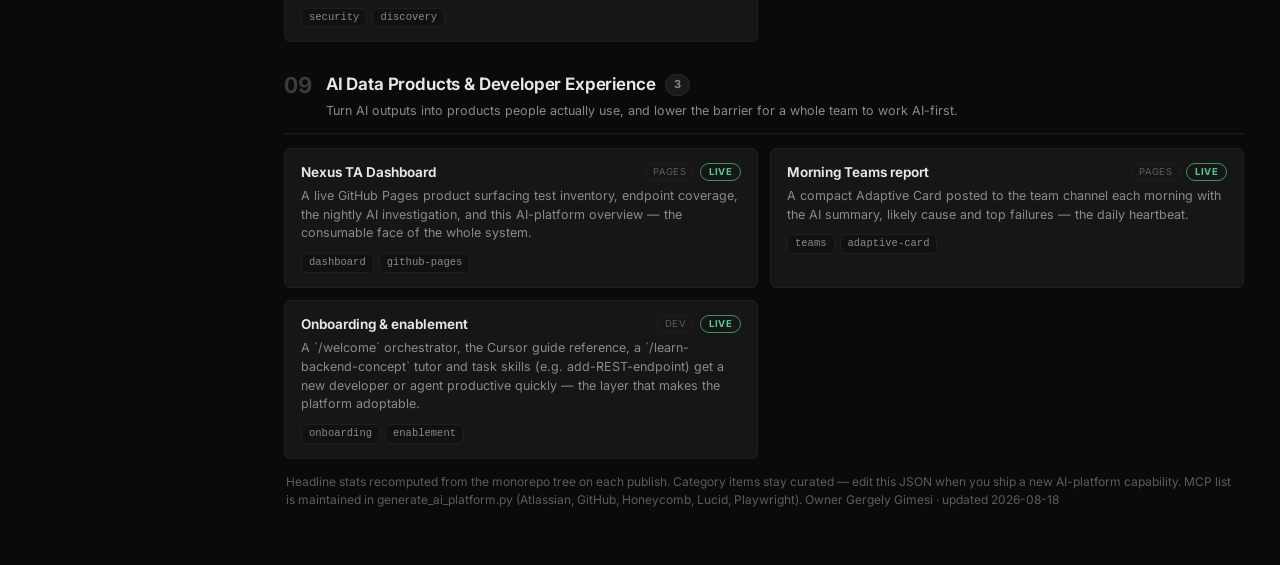
==== commit f2cc79bb: "Add browser-tab favicon (Nexus TA N mark) to all dashboard pages Co-authored-by: Cursor <cursoragent" ====
--- a/ai-platform.html
+++ b/ai-platform.html
@@ -2,6 +2,7 @@
 <html lang="en">
 <head>
   <meta charset="UTF-8" />
+  <link rel="icon" type="image/svg+xml" href="favicon.svg" />
   <meta name="viewport" content="width=device-width, initial-scale=1.0" />
   <title>AI Platform Work · Nexus TA Dashboard</title>
   <meta name="description" content="Portfolio of AI-platform engineering work across the dk-microservices monorepo." />
